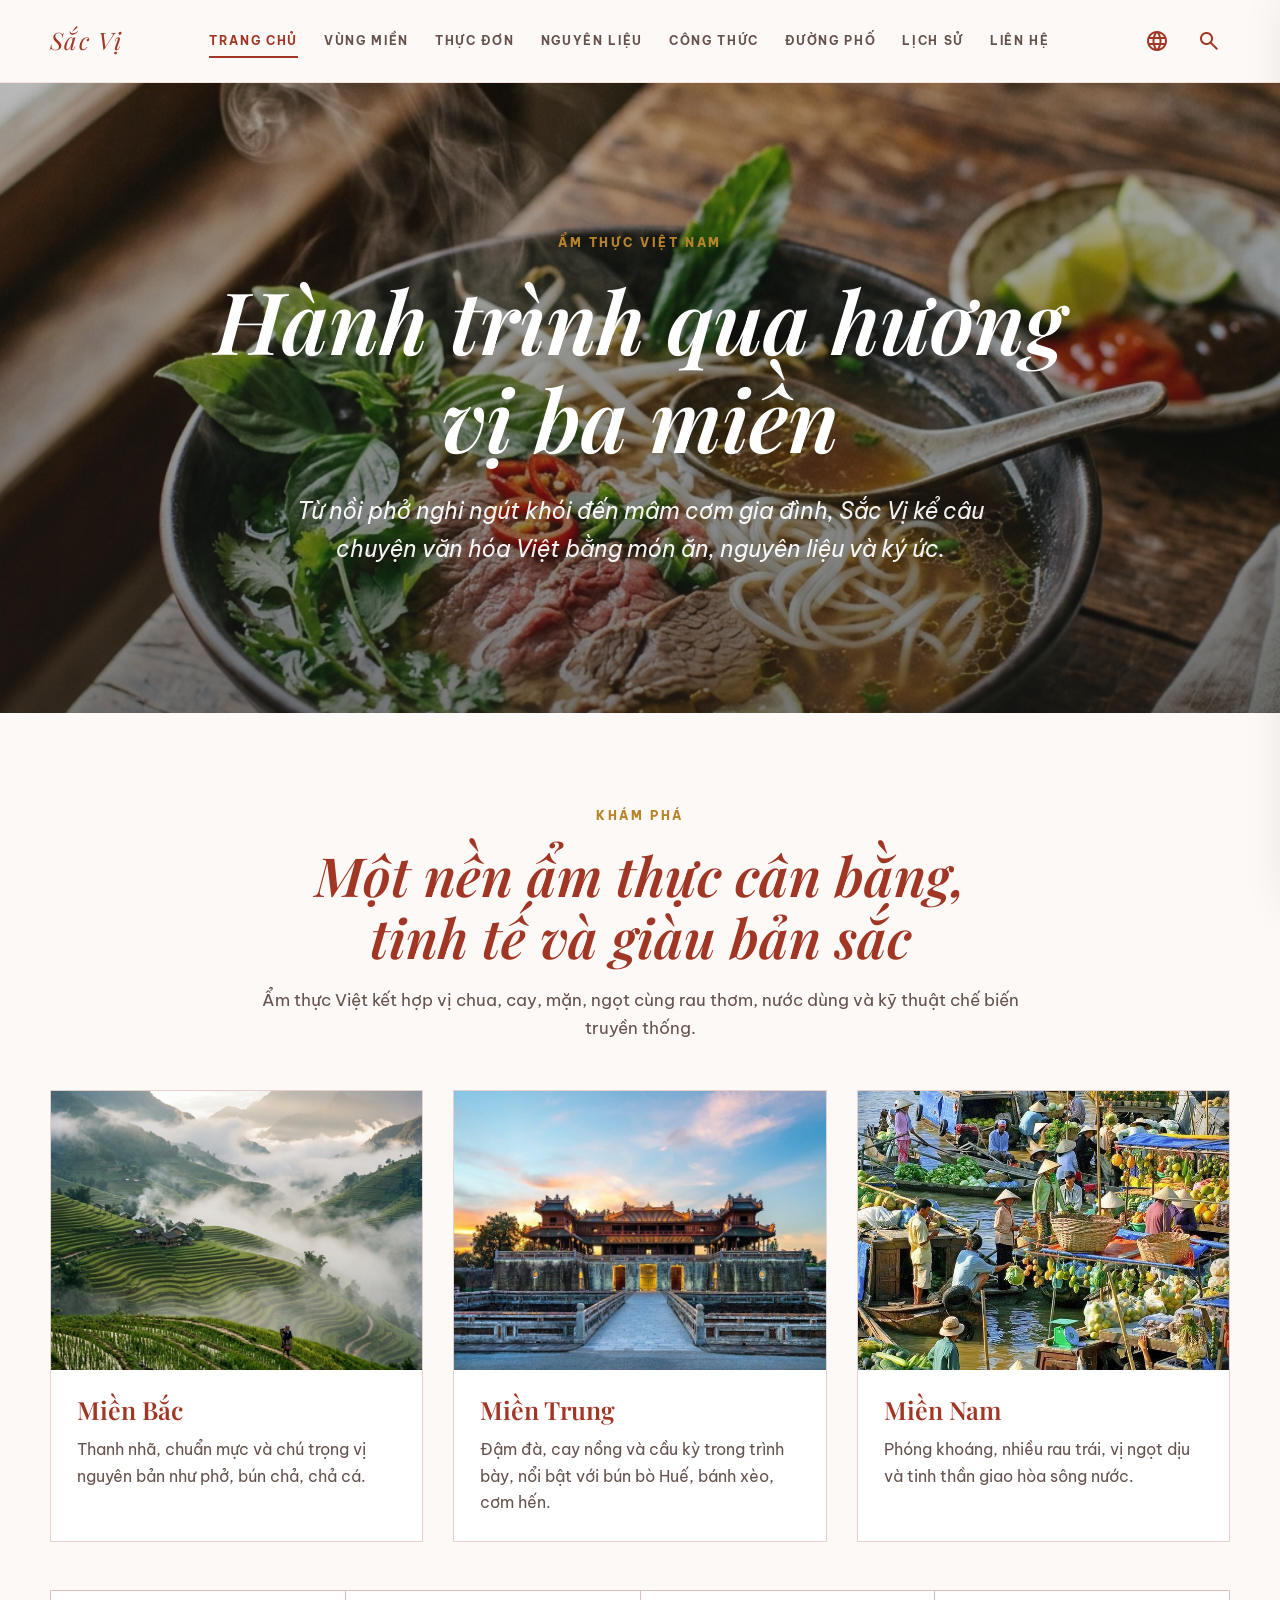
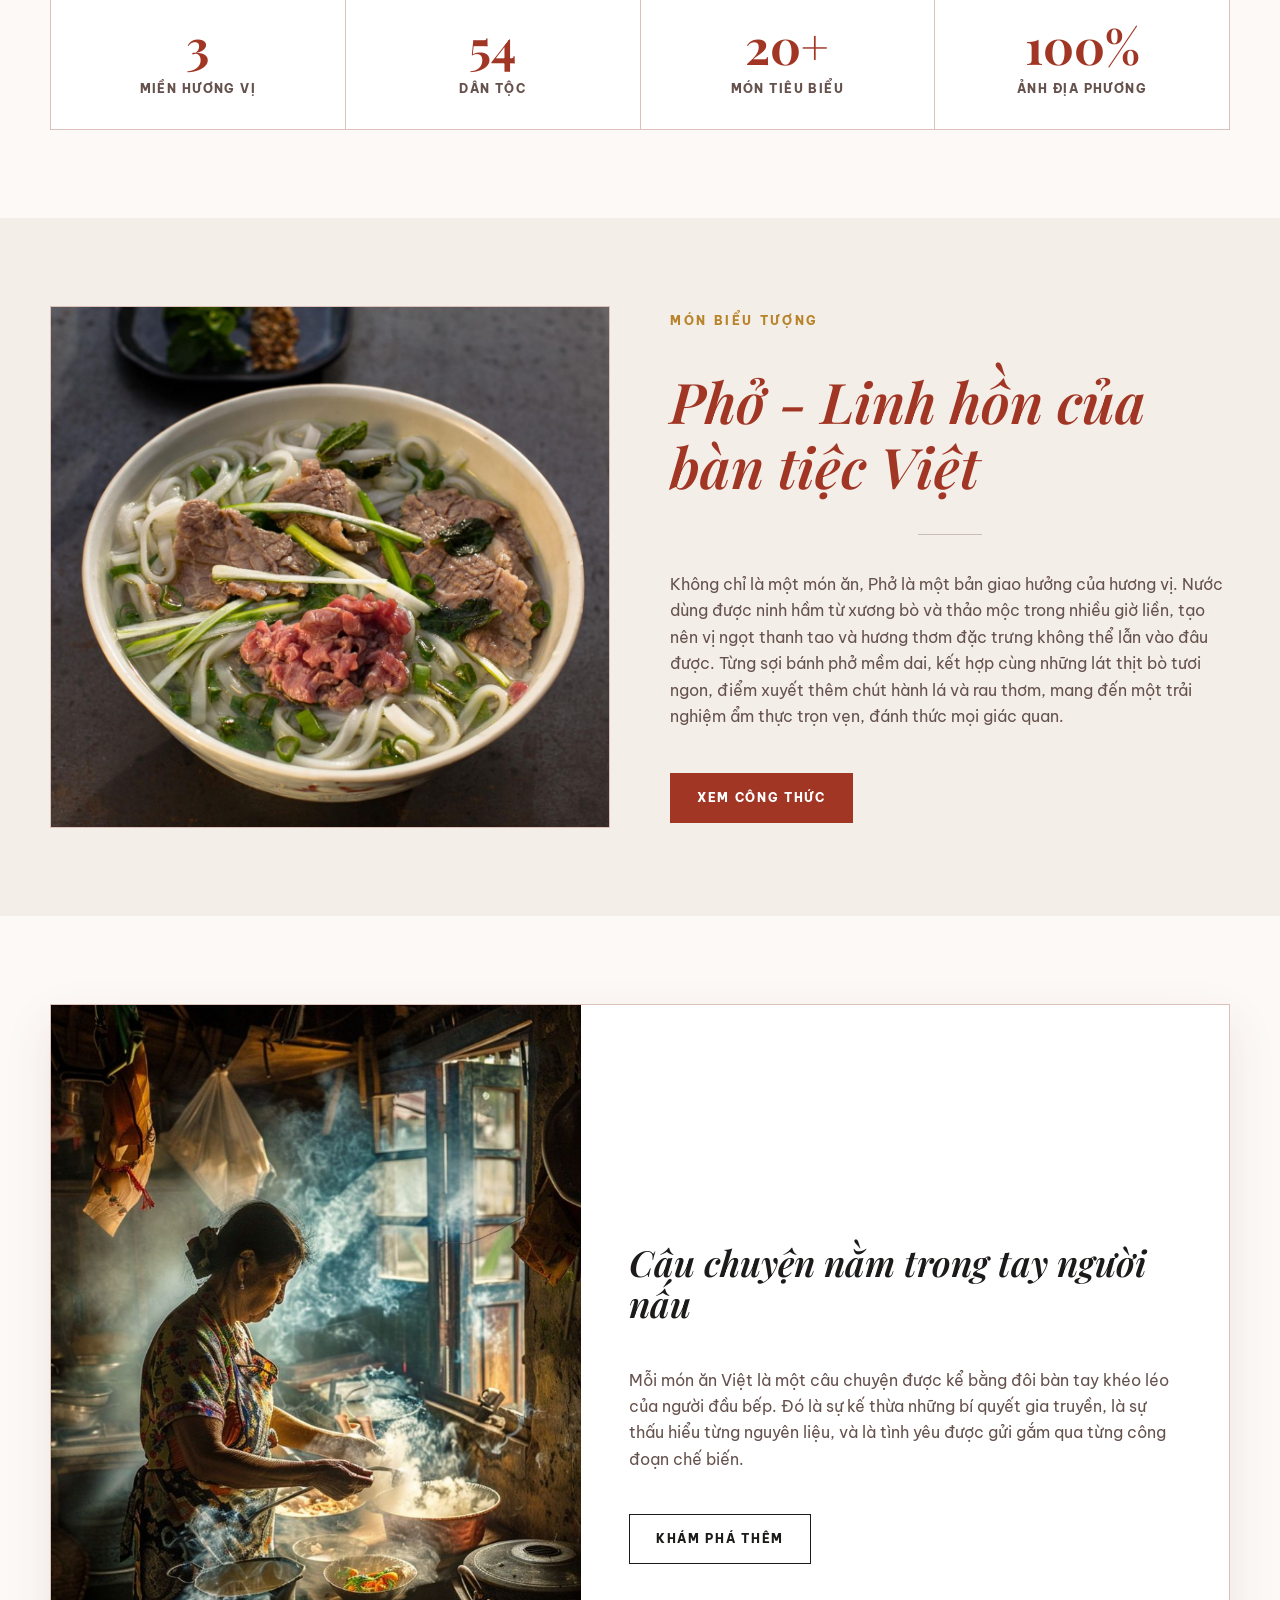
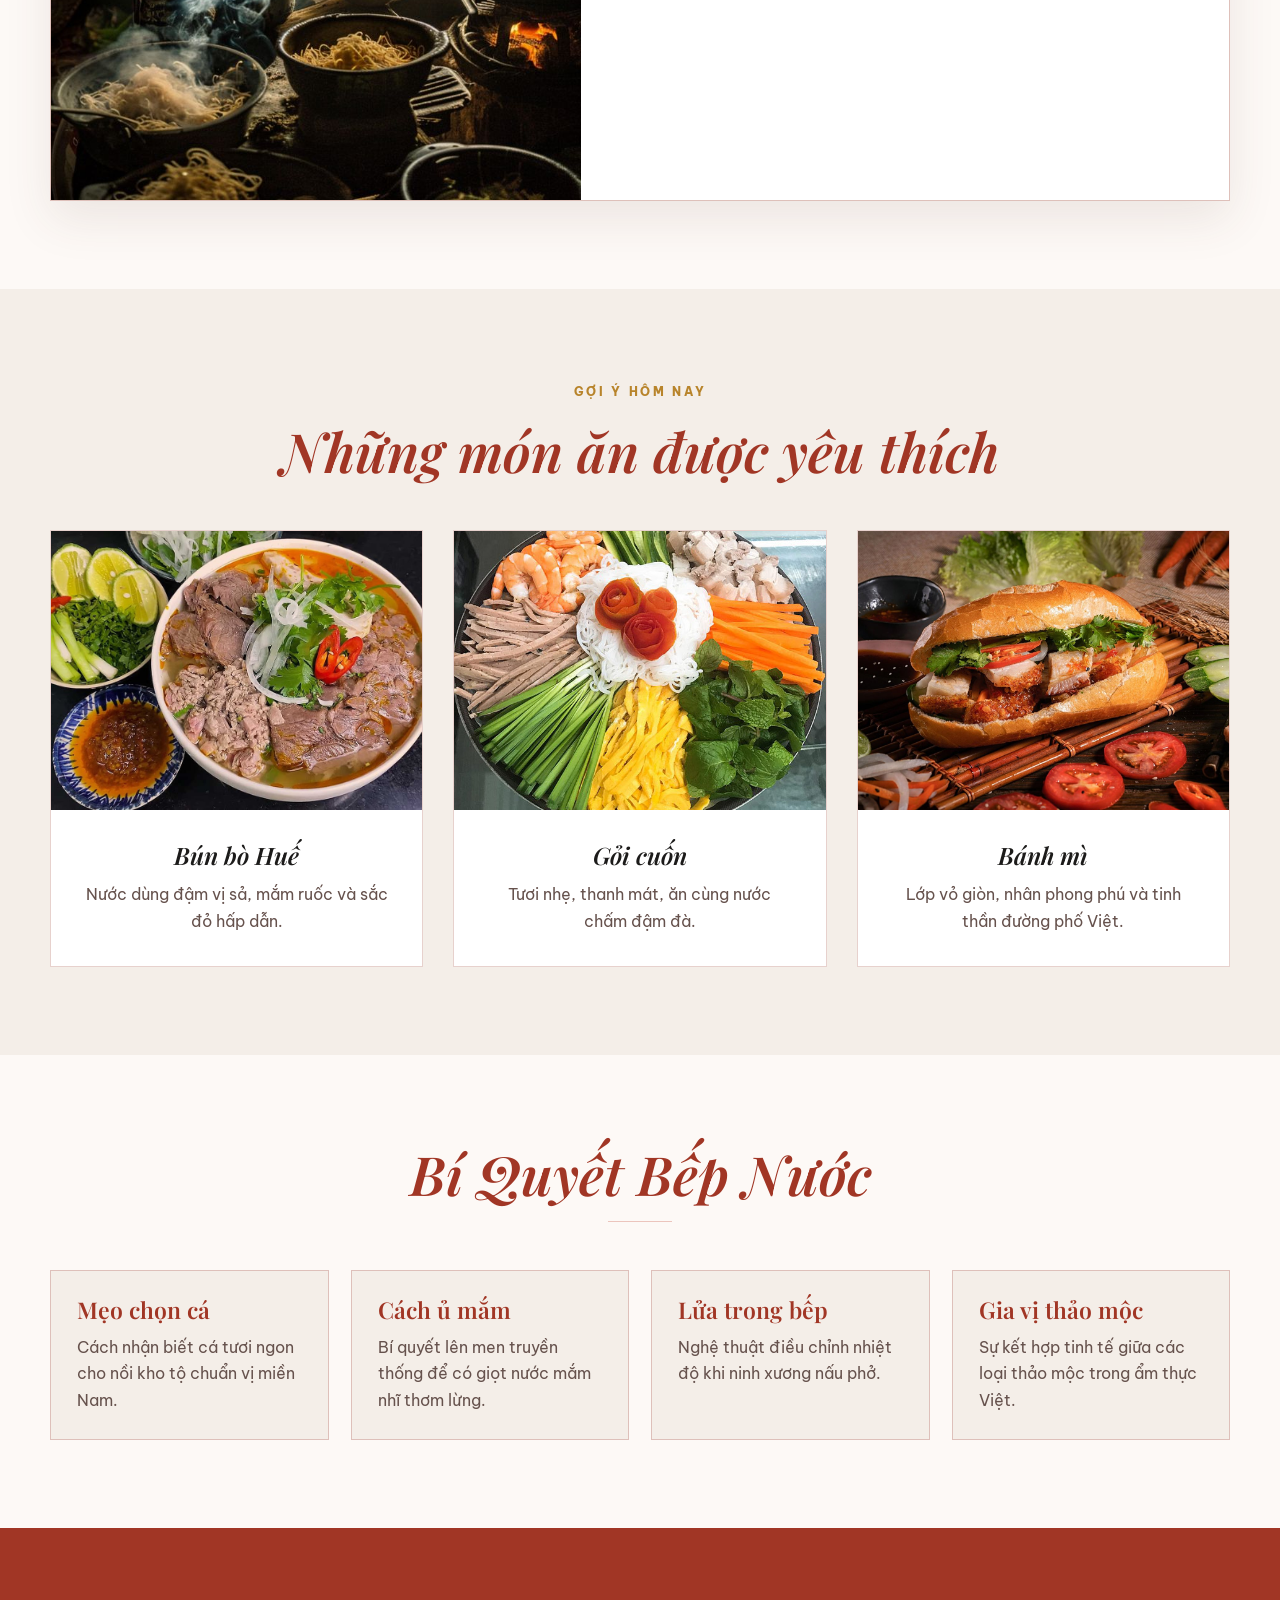
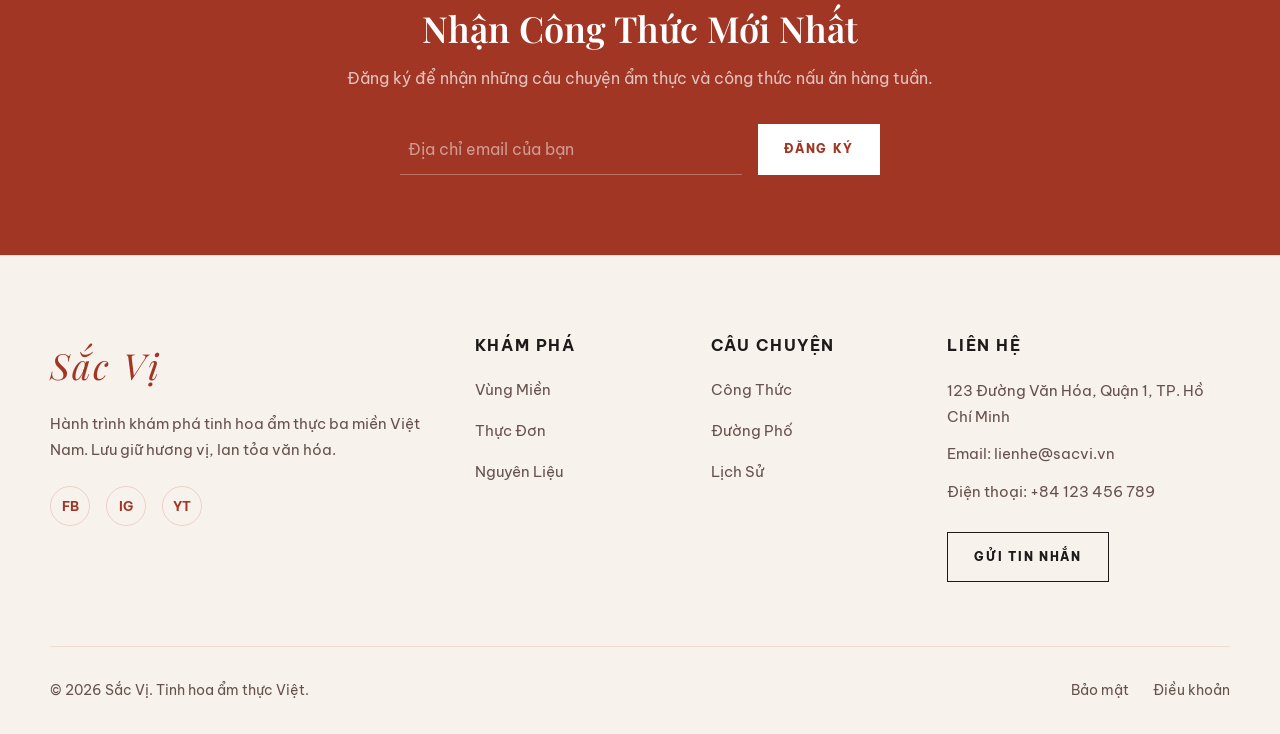
==== index.html @ ce8b96a7 "new img" ====
<!DOCTYPE html>
<html lang="vi">
<head>
    <meta charset="utf-8">
    <meta content="width=device-width, initial-scale=1.0" name="viewport">
    <title>Sắc Vị - Hành trình qua hương vị ba miền</title>
    <meta content="Sắc Vị - Khám phá ẩm thực Việt Nam qua hương vị ba miền Bắc - Trung - Nam. Công thức, nguyên liệu và câu chuyện văn hóa sau mỗi món ăn."
          name="description">
    <link href="https://fonts.googleapis.com" rel="preconnect">
    <link crossorigin href="https://fonts.gstatic.com" rel="preconnect">
    <link href="https://fonts.googleapis.com/css2?family=Material+Symbols+Outlined:wght,FILL@100..700,0..1&family=Be+Vietnam+Pro:ital,wght@0,300;0,400;0,500;0,600;0,700;1,400&family=Playfair+Display:ital,wght@0,400;0,600;0,700;1,400;1,600;1,700&display=swap"
          rel="stylesheet">
    <link href="css/style.css" rel="stylesheet">
</head>
<body>
<header class="site-header">
    <div class="container site-header__inner">
        <a class="brand" href="index.html">Sắc Vị</a>
        <nav aria-label="Điều hướng chính" class="site-nav">
            <a href="index.html" id="nav-index">Trang chủ</a>
            <a href="vung-mien.html" id="nav-vung-mien">Vùng miền</a>
            <a href="thuc-don.html" id="nav-thuc-don">Thực đơn</a>
            <a href="nguyen-lieu.html" id="nav-nguyen-lieu">Nguyên liệu</a>
            <a href="cong-thuc.html" id="nav-cong-thuc">Công thức</a>
            <a href="duong-pho.html" id="nav-duong-pho">Đường phố</a>
            <a href="lich-su.html" id="nav-lich-su">Lịch sử</a>
            <a href="lien-he.html" id="nav-lien-he">Liên hệ</a>
        </nav>
        <div class="header-actions">
            <button aria-label="Ngôn ngữ" class="icon-button" type="button"><span class="material-symbols-outlined">language</span>
            </button>
            <button aria-label="Tìm kiếm" class="icon-button" type="button"><span class="material-symbols-outlined">search</span>
            </button>
            <button aria-label="Mở menu" class="icon-button menu-button" data-menu-toggle type="button"><span
                    class="material-symbols-outlined">menu</span></button>
        </div>
    </div>
</header>

<aside aria-label="Điều hướng di động" class="mobile-nav" id="mobileMenu">
    <div class="mobile-nav__head">
        <a class="brand" href="index.html">Sắc Vị</a>
        <button aria-label="Đóng menu" class="icon-button" data-menu-toggle type="button"><span
                class="material-symbols-outlined">close</span></button>
    </div>
    <nav class="mobile-nav__links">
        <a href="index.html">Trang chủ</a>
        <a href="vung-mien.html">Vùng miền</a>
        <a href="thuc-don.html">Thực đơn</a>
        <a href="nguyen-lieu.html">Nguyên liệu</a>
        <a href="cong-thuc.html">Công thức</a>
        <a href="duong-pho.html">Đường phố</a>
        <a href="lich-su.html">Lịch sử</a>
        <a href="lien-he.html">Liên hệ</a>
    </nav>
</aside>
<div class="menu-overlay" data-menu-toggle id="mobileMenuOverlay"></div>

<main>
    <!-- Hero -->
    <section class="hero">
        <video autoplay class="hero__media" loop muted playsinline poster="assets/img/hero_pho.png"
               src="assets/video/cooking.mp4"></video>
        <div class="hero__content">
            <span class="eyebrow">Ẩm thực Việt Nam</span>
            <h1>Hành trình qua hương vị ba miền</h1>
            <p>Từ nồi phở nghi ngút khói đến mâm cơm gia đình, Sắc Vị kể câu chuyện văn hóa Việt bằng món ăn, nguyên
                liệu và ký ức.</p>
        </div>
    </section>

    <!-- Giới thiệu -->
    <section class="section">
        <div class="container">
            <div class="section-heading section-heading--center reveal">
                <span class="eyebrow">Khám phá</span>
                <h2>Một nền ẩm thực cân bằng, tinh tế và giàu bản sắc</h2>
                <p>Ẩm thực Việt kết hợp vị chua, cay, mặn, ngọt cùng rau thơm, nước dùng và kỹ thuật chế biến truyền
                    thống.</p>
            </div>
            <div class="card-grid card-grid--three">
                <article class="card reveal" data-card-link="vung-mien.html#mien-bac" role="link" tabindex="0">
                    <div class="card__image"><img alt="Ẩm thực miền Bắc" src="assets/img/north.png"></div>
                    <div class="card__body">
                        <h3>Miền Bắc</h3>
                        <p>Thanh nhã, chuẩn mực và chú trọng vị nguyên bản như phở, bún chả, chả cá.</p>
                    </div>
                </article>
                <article class="card reveal delay-100" data-card-link="vung-mien.html#mien-trung" role="link"
                         tabindex="0">
                    <div class="card__image"><img alt="Ẩm thực miền Trung" src="assets/img/central.png"></div>
                    <div class="card__body">
                        <h3>Miền Trung</h3>
                        <p>Đậm đà, cay nồng và cầu kỳ trong trình bày, nổi bật với bún bò Huế, bánh xèo, cơm hến.</p>
                    </div>
                </article>
                <article class="card reveal delay-200" data-card-link="vung-mien.html#mien-nam" role="link"
                         tabindex="0">
                    <div class="card__image"><img alt="Ẩm thực miền Nam" src="assets/img/south.png"></div>
                    <div class="card__body">
                        <h3>Miền Nam</h3>
                        <p>Phóng khoáng, nhiều rau trái, vị ngọt dịu và tinh thần giao hòa sông nước.</p>
                    </div>
                </article>
            </div>
            <div class="stat-strip reveal">
                <div class="stat-item"><strong>3</strong><span>Miền hương vị</span></div>
                <div class="stat-item"><strong>54</strong><span>Dân tộc</span></div>
                <div class="stat-item"><strong>20+</strong><span>Món tiêu biểu</span></div>
                <div class="stat-item"><strong>100%</strong><span>Ảnh địa phương</span></div>
            </div>
        </div>
    </section>

    <!-- Feature Split -->
    <section class="section section--warm">
        <div class="container">
            <div class="feature">
                <div class="feature__image editorial-border reveal-left"><img alt="Tô phở Việt Nam"
                                                                              src="assets/img/pho-hero.png"></div>
                <div class="feature__content reveal-right">
                    <span class="eyebrow mb-2">Món biểu tượng</span>
                    <h2>Phở - Linh hồn của bàn tiệc Việt</h2>
                    <div class="editorial-divider editorial-divider--short editorial-divider--dark"></div>
                    <p class="mb-6">Không chỉ là một món ăn, Phở là một bản giao hưởng của hương vị. Nước dùng được ninh
                        hầm từ xương bò và thảo mộc trong nhiều giờ liền, tạo nên vị ngọt thanh tao và hương thơm đặc
                        trưng không thể lẫn vào đâu được. Từng sợi bánh phở mềm dai, kết hợp cùng những lát thịt bò tươi
                        ngon, điểm xuyết thêm chút hành lá và rau thơm, mang đến một trải nghiệm ẩm thực trọn vẹn, đánh
                        thức mọi giác quan.</p>
                    <a class="button" href="cong-thuc.html">Xem công thức</a>
                </div>
            </div>
        </div>
    </section>

    <!-- Story Panel -->
    <section class="section">
        <div class="container">
            <div class="story-panel story-panel--editorial editorial-border reveal">
                <div class="story-panel__image">
                    <img alt="Nghệ nhân cuốn gỏi cuốn" src="assets/img/dau-bep.png">
                </div>
                <div class="story-panel__content">
                    <h2>Câu chuyện nằm trong tay người nấu</h2>
                    <p>Mỗi món ăn Việt là một câu chuyện được kể bằng đôi bàn tay khéo léo của người đầu bếp. Đó là sự
                        kế thừa những bí quyết gia truyền, là sự thấu hiểu từng nguyên liệu, và là tình yêu được gửi gắm
                        qua từng công đoạn chế biến.</p>
                    <a class="button button--outline" href="lich-su.html">Khám phá thêm</a>
                </div>
            </div>
        </div>
    </section>

    <!-- Today's picks -->
    <section class="section section--warm">
        <div class="container">
            <div class="section-heading section-heading--center reveal">
                <span class="eyebrow">Gợi ý hôm nay</span>
                <h2>Những món ăn được yêu thích</h2>
            </div>
            <div class="card-grid card-grid--three">
                <article class="card editorial-border reveal" data-card-link="thuc-don.html#mon-nuoc" role="link"
                         tabindex="0">
                    <div class="card__image"><img alt="Bún bò Huế" src="assets/img/bun-bo-hue.jpg"></div>
                    <div class="card__body"><h3>Bún bò Huế</h3>
                        <p>Nước dùng đậm vị sả, mắm ruốc và sắc đỏ hấp dẫn.</p></div>
                </article>
                <article class="card editorial-border reveal delay-100" data-card-link="thuc-don.html#khai-vi"
                         role="link" tabindex="0">
                    <div class="card__image"><img alt="Gỏi cuốn tôm thịt" src="assets/img/goi-cuon-tom-thit.jpg"></div>
                    <div class="card__body"><h3>Gỏi cuốn</h3>
                        <p>Tươi nhẹ, thanh mát, ăn cùng nước chấm đậm đà.</p></div>
                </article>
                <article class="card editorial-border reveal delay-200" data-card-link="duong-pho.html" role="link"
                         tabindex="0">
                    <div class="card__image"><img alt="Bánh mì Việt Nam" src="assets/img/banh-mi.png"></div>
                    <div class="card__body"><h3>Bánh mì</h3>
                        <p>Lớp vỏ giòn, nhân phong phú và tinh thần đường phố Việt.</p></div>
                </article>
            </div>
        </div>
    </section>

    <!-- Tips Grid -->
    <section class="section">
        <div class="container">
            <div class="section-heading section-heading--center reveal">
                <h2>Bí Quyết Bếp Nước</h2>
                <div class="editorial-divider editorial-divider--short"></div>
            </div>
            <div class="note-grid">
                <article class="note-card editorial-border reveal group">
                    <h3>Mẹo chọn cá</h3>
                    <p>Cách nhận biết cá tươi ngon cho nồi kho tộ chuẩn vị miền Nam.</p>
                </article>
                <article class="note-card editorial-border reveal delay-100 group">
                    <h3>Cách ủ mắm</h3>
                    <p>Bí quyết lên men truyền thống để có giọt nước mắm nhĩ thơm lừng.</p>
                </article>
                <article class="note-card editorial-border reveal delay-200 group">
                    <h3>Lửa trong bếp</h3>
                    <p>Nghệ thuật điều chỉnh nhiệt độ khi ninh xương nấu phở.</p>
                </article>
                <article class="note-card editorial-border reveal delay-300 group">
                    <h3>Gia vị thảo mộc</h3>
                    <p>Sự kết hợp tinh tế giữa các loại thảo mộc trong ẩm thực Việt.</p>
                </article>
            </div>
        </div>
    </section>

    <!-- Newsletter -->
    <section class="newsletter newsletter--editorial reveal">
        <div class="container max-w-3xl">
            <h2>Nhận Công Thức Mới Nhất</h2>
            <p>Đăng ký để nhận những câu chuyện ẩm thực và công thức nấu ăn hàng tuần.</p>
            <form class="newsletter__form">
                <input aria-label="Email" placeholder="Địa chỉ email của bạn" required type="email">
                <button class="button" type="submit">Đăng ký</button>
            </form>
        </div>
    </section>

</main>

<footer class="site-footer">
    <div class="container">
        <div class="footer-grid">
            <div class="footer-col brand-col">
                <a class="brand" href="index.html">Sắc Vị</a>
                <p>Hành trình khám phá tinh hoa ẩm thực ba miền Việt Nam. Lưu giữ hương vị, lan tỏa văn hóa.</p>
                <div class="social-links">
                    <a aria-label="Facebook" href="#">FB</a>
                    <a aria-label="Instagram" href="#">IG</a>
                    <a aria-label="YouTube" href="#">YT</a>
                </div>
            </div>
            <div class="footer-col">
                <h4>Khám Phá</h4>
                <nav aria-label="Khám phá">
                    <a href="vung-mien.html">Vùng Miền</a>
                    <a href="thuc-don.html">Thực Đơn</a>
                    <a href="nguyen-lieu.html">Nguyên Liệu</a>
                </nav>
            </div>
            <div class="footer-col">
                <h4>Câu Chuyện</h4>
                <nav aria-label="Câu chuyện">
                    <a href="cong-thuc.html">Công Thức</a>
                    <a href="duong-pho.html">Đường Phố</a>
                    <a href="lich-su.html">Lịch Sử</a>
                </nav>
            </div>
            <div class="footer-col">
                <h4>Liên Hệ</h4>
                <p>123 Đường Văn Hóa, Quận 1, TP. Hồ Chí Minh</p>
                <p>Email: lienhe@sacvi.vn</p>
                <p>Điện thoại: +84 123 456 789</p>
                <a class="button button--outline mt-4" href="lien-he.html">Gửi tin nhắn</a>
            </div>
        </div>
        <div class="footer-bottom">
            <p>© 2026 Sắc Vị. Tinh hoa ẩm thực Việt.</p>
            <div class="footer-bottom-links">
                <a href="#">Bảo mật</a>
                <a href="#">Điều khoản</a>
            </div>
        </div>
    </div>
</footer>
<script src="js/main.js"></script>
</body>
</html>
---- css/style.css ----
/* ============================================================
   SẮC VỊ — Global Stylesheet
   ============================================================ */

/* ── 1. DESIGN TOKENS ─────────────────────────────────────── */
:root {
    /* Colors */
    --primary: #a13625;
    --primary-strong: #7f2518;
    --accent: #2b6959;
    --gold: #b8842b;
    --ink: #1c1b1a;
    --muted: #66524d;
    --line: #dec0ba;
    --paper: #fdf9f6;
    --paper-warm: #f4eee8;
    --surface-low: #f8f2ec;
    --white: #ffffff;
    --dark: #1c1b1a;

    /* Shadows */
    --shadow: 0 18px 44px rgba(89, 54, 45, 0.10);
    --shadow-lg: 0 32px 64px -12px rgba(30, 28, 20, 0.10);

    /* Typography */
    --font-body: "Be Vietnam Pro", Arial, sans-serif;
    --font-display: "Playfair Display", Georgia, serif;

    /* Layout */
    --container: 1180px;
    --section: 88px;
    --gutter: 30px;
}

/* ── 2. RESET ─────────────────────────────────────────────── */
*,
*::before,
*::after {
    box-sizing: border-box;
}

html {
    scroll-behavior: smooth;
}

body {
    margin: 0;
    min-height: 100vh;
    background: var(--paper);
    color: var(--ink);
    font-family: var(--font-body);
    line-height: 1.65;
    text-rendering: optimizeLegibility;
    -webkit-font-smoothing: antialiased;
}

body.is-locked {
    overflow: hidden;
}

h1, h2, h3, h4 {
    margin: 0;
    font-family: var(--font-display);
    font-weight: 600;
    line-height: 1.15;
}

p {
    margin: 0;
}

a {
    color: inherit;
    text-decoration: none;
}

img,
video {
    display: block;
    max-width: 100%;
}

button,
input,
select,
textarea {
    font: inherit;
}

ul {
    margin: 0;
    padding: 0;
    list-style: none;
}

/* ── 3. LAYOUT ────────────────────────────────────────────── */
.container {
    width: min(100% - 48px, var(--container));
    margin: 0 auto;
}

/* 12-column grid system */
.grid-12 {
    display: grid;
    grid-template-columns: repeat(12, minmax(0, 1fr));
    gap: var(--gutter);
}

.col-1 {
    grid-column: span 1;
}

.col-2 {
    grid-column: span 2;
}

.col-3 {
    grid-column: span 3;
}

.col-4 {
    grid-column: span 4;
}

.col-5 {
    grid-column: span 5;
}

.col-6 {
    grid-column: span 6;
}

.col-7 {
    grid-column: span 7;
}

.col-8 {
    grid-column: span 8;
}

.col-9 {
    grid-column: span 9;
}

.col-10 {
    grid-column: span 10;
}

.col-11 {
    grid-column: span 11;
}

.col-12 {
    grid-column: span 12;
}

.col-start-2 {
    grid-column-start: 2;
}

.col-start-4 {
    grid-column-start: 4;
}

.col-start-6 {
    grid-column-start: 6;
}

.col-start-7 {
    grid-column-start: 7;
}

.col-start-8 {
    grid-column-start: 8;
}

.col-start-9 {
    grid-column-start: 9;
}

/* ── 4. TYPOGRAPHY SCALE ──────────────────────────────────── */
.text-display-xl {
    font-family: var(--font-display);
    font-size: clamp(48px, 8vw, 96px);
    font-weight: 500;
    line-height: 1.05;
}

.text-headline-lg {
    font-family: var(--font-display);
    font-size: clamp(32px, 5vw, 54px);
    font-weight: 500;
    line-height: 1.15;
}

.text-headline-md {
    font-family: var(--font-display);
    font-size: clamp(24px, 3.5vw, 36px);
    font-weight: 500;
    line-height: 1.2;
}

.text-body-lg {
    font-size: 18px;
    line-height: 1.75;
}

.text-body-md {
    font-size: 16px;
    line-height: 1.7;
}

.text-label-caps {
    font-size: 11px;
    font-weight: 700;
    letter-spacing: 0.15em;
    text-transform: uppercase;
}

/* ── 5. SPACING UTILITIES ─────────────────────────────────── */
.mb-2 {
    margin-bottom: 8px;
}

.mb-4 {
    margin-bottom: 16px;
}

.mb-6 {
    margin-bottom: 24px;
}

.mb-8 {
    margin-bottom: 32px;
}

.mb-12 {
    margin-bottom: 48px;
}

.mb-16 {
    margin-bottom: 64px;
}

.mb-24 {
    margin-bottom: 96px;
}

.mb-32 {
    margin-bottom: 128px;
}

.mt-4 {
    margin-top: 16px;
}

.mt-6 {
    margin-top: 24px;
}

.mt-8 {
    margin-top: 32px;
}

.mt-12 {
    margin-top: 48px;
}

.mt-24 {
    margin-top: 96px;
}

.py-12 {
    padding-top: 48px;
    padding-bottom: 48px;
}

.py-16 {
    padding-top: 64px;
    padding-bottom: 64px;
}

.py-24 {
    padding-top: 96px;
    padding-bottom: 96px;
}

.py-32 {
    padding-top: 128px;
    padding-bottom: 128px;
}

.pt-8 {
    padding-top: 32px;
}

/* ── 6. ASPECT RATIOS ─────────────────────────────────────── */
.aspect-16-9 {
    aspect-ratio: 16 / 9;
}

.aspect-4-3 {
    aspect-ratio: 4 / 3;
}

.aspect-4-5 {
    aspect-ratio: 4 / 5;
}

.aspect-3-4 {
    aspect-ratio: 3 / 4;
}

.aspect-square {
    aspect-ratio: 1 / 1;
}

.aspect-video {
    aspect-ratio: 16 / 9;
}

/* ── 7. FLEX UTILITIES ────────────────────────────────────── */
.flex {
    display: flex;
}

.flex-col {
    flex-direction: column;
}

.items-center {
    align-items: center;
}

.items-start {
    align-items: flex-start;
}

.items-end {
    align-items: flex-end;
}

.items-baseline {
    align-items: baseline;
}

.justify-between {
    justify-content: space-between;
}

.justify-center {
    justify-content: center;
}

.justify-end {
    justify-content: flex-end;
}

.flex-wrap {
    flex-wrap: wrap;
}

.flex-1 {
    flex: 1;
}

.gap-4 {
    gap: 16px;
}

.gap-6 {
    gap: 24px;
}

.gap-8 {
    gap: 32px;
}

.gap-12 {
    gap: 48px;
}

/* ── 8. COLOUR UTILITIES ──────────────────────────────────── */
.text-primary {
    color: var(--primary);
}

.text-muted {
    color: var(--muted);
}

.text-gold {
    color: var(--gold);
}

.text-white {
    color: var(--white);
}

.text-ink {
    color: var(--ink);
}

.bg-paper {
    background: var(--paper);
}

.bg-paper-warm {
    background: var(--paper-warm);
}

.bg-white {
    background: var(--white);
}

.bg-dark {
    background: var(--dark);
}

.bg-primary {
    background: var(--primary);
}

.bg-surface-low {
    background: var(--surface-low);
}

/* ── 9. OVERFLOW / OBJECT FIT ─────────────────────────────── */
.overflow-hidden {
    overflow: hidden;
}

.object-cover {
    object-fit: cover;
    width: 100%;
    height: 100%;
}

.object-center {
    object-position: center;
}

.w-full {
    width: 100%;
}

.h-full {
    height: 100%;
}

.relative {
    position: relative;
}

.absolute {
    position: absolute;
}

.inset-0 {
    inset: 0;
}

.z-10 {
    z-index: 10;
}

/* ── 10. BORDER UTILITIES ─────────────────────────────────── */
.border-top {
    border-top: 1px solid var(--line);
}

.border-bottom {
    border-bottom: 1px solid var(--line);
}

.border-left-primary {
    border-left: 3px solid var(--primary);
}

.border-top-primary {
    border-top: 2px solid var(--primary);
}

.border-muted {
    border: 1px solid var(--line);
}

.rounded-full {
    border-radius: 9999px;
}

/* Editorial borders from Stitch design system */
.editorial-border {
    border: 1px solid rgba(194, 78, 58, 0.14);
}

.editorial-border-b {
    border-bottom: 1px solid rgba(194, 78, 58, 0.14);
}

.editorial-border-t {
    border-top: 1px solid rgba(194, 78, 58, 0.14);
}

/* ── 11. TEXT ALIGNMENT ───────────────────────────────────── */
.text-center {
    text-align: center;
}

.text-right {
    text-align: right;
}

.italic {
    font-style: italic;
}

.uppercase {
    text-transform: uppercase;
}

.tracking-wide {
    letter-spacing: 0.1em;
}

.tracking-wider {
    letter-spacing: 0.15em;
}

/* ── 12. MISC ─────────────────────────────────────────────── */
.max-w-xl {
    max-width: 540px;
}

.max-w-2xl {
    max-width: 672px;
}

.max-w-3xl {
    max-width: 768px;
}

.max-w-4xl {
    max-width: 896px;
}

.max-w-container {
    max-width: var(--container);
}

.mx-auto {
    margin-left: auto;
    margin-right: auto;
}

.hidden {
    display: none;
}

.sr-only {
    position: absolute;
    width: 1px;
    height: 1px;
    padding: 0;
    margin: -1px;
    overflow: hidden;
    clip: rect(0, 0, 0, 0);
    border: 0;
}

/* Group hover pattern */
.group .scale-hover {
    transition: transform 0.7s ease;
}

.group:hover .scale-hover {
    transform: scale(1.05);
}

/* Grayscale hover */
.grayscale-hover {
    filter: grayscale(20%);
    transition: filter 0.7s ease;
}

.grayscale-hover:hover {
    filter: grayscale(0%);
}

/* ── 13. HEADER ───────────────────────────────────────────── */
.site-header {
    position: sticky;
    top: 0;
    z-index: 50;
    background: rgba(253, 249, 246, 0.94);
    border-bottom: 1px solid rgba(194, 78, 58, 0.14);
    backdrop-filter: blur(14px);
}

.site-header__inner {
    display: flex;
    align-items: center;
    justify-content: space-between;
    gap: 28px;
    min-height: 82px;
}

.brand {
    font-family: var(--font-display);
    font-size: 24px;
    font-style: italic;
    letter-spacing: 0.06em;
    color: var(--primary);
    white-space: nowrap;
}

.site-nav {
    display: flex;
    align-items: center;
    gap: 26px;
}

.site-nav a,
.mobile-nav a {
    color: var(--muted);
    font-size: 12px;
    font-weight: 700;
    letter-spacing: 0.14em;
    text-transform: uppercase;
}

.site-nav a {
    position: relative;
    padding: 31px 0;
}

.site-nav a::after {
    position: absolute;
    right: 0;
    bottom: 24px;
    left: 0;
    height: 2px;
    content: "";
    background: var(--primary);
    transform: scaleX(0);
    transform-origin: left;
    transition: transform 0.25s ease;
}

.site-nav a:hover,
.site-nav a.is-active,
.mobile-nav a:hover,
.mobile-nav a.is-active {
    color: var(--primary);
}

.site-nav a:hover::after,
.site-nav a.is-active::after {
    transform: scaleX(1);
}

.header-actions {
    display: flex;
    align-items: center;
    gap: 10px;
}

.icon-button {
    display: inline-flex;
    align-items: center;
    justify-content: center;
    width: 42px;
    height: 42px;
    color: var(--primary);
    background: transparent;
    border: 1px solid transparent;
    cursor: pointer;
    transition: color 0.2s ease, border-color 0.2s ease, transform 0.2s ease;
}

.icon-button:hover {
    color: var(--primary-strong);
    border-color: var(--line);
    transform: translateY(-1px);
}

.menu-button {
    display: none;
}

/* ── 14. MOBILE NAV ───────────────────────────────────────── */
.mobile-nav {
    position: fixed;
    inset: 0 0 0 auto;
    z-index: 80;
    display: flex;
    width: min(86vw, 360px);
    padding: 26px;
    background: var(--paper);
    border-left: 1px solid var(--line);
    box-shadow: -18px 0 50px rgba(0, 0, 0, 0.16);
    transform: translateX(110%);
    transition: transform 0.28s ease;
    flex-direction: column;
}

.mobile-nav.is-open {
    transform: translateX(0);
}

.mobile-nav__head {
    display: flex;
    align-items: center;
    justify-content: space-between;
    margin-bottom: 26px;
}

.mobile-nav__links {
    display: grid;
    gap: 8px;
}

.mobile-nav__links a {
    padding: 14px 0;
    border-bottom: 1px solid rgba(222, 192, 186, 0.55);
}

.menu-overlay {
    position: fixed;
    inset: 0;
    z-index: 70;
    display: none;
    background: rgba(28, 27, 26, 0.28);
    backdrop-filter: blur(4px);
}

.menu-overlay.is-open {
    display: block;
}

/* ── 15. HERO ─────────────────────────────────────────────── */
.hero,
.page-hero {
    position: relative;
    display: grid;
    min-height: 70vh;
    overflow: hidden;
    color: var(--white);
    place-items: center;
    text-align: center;
    isolation: isolate;
}

.page-hero {
    height: 100vh;
    min-height: 48vh;
}

.hero::after,
.page-hero::after {
    position: absolute;
    inset: 0;
    z-index: -1;
    content: "";
    background: linear-gradient(rgba(28, 27, 26, 0.3), rgba(28, 27, 26, 0.58));
}

.hero__media,
.page-hero__image {
    position: absolute;
    inset: 0;
    z-index: -2;
    width: 100%;
    height: 100%;
    object-fit: cover;
}

.hero__content,
.page-hero__content {
    width: min(100% - 48px, 850px);
    padding: 84px 0;
}

/* Hero with custom height */
.hero--tall {
    min-height: 500px;
    min-height: clamp(400px, 60vh, 600px);
}

.hero__overlay {
    position: absolute;
    inset: 0;
    background: rgba(28, 27, 26, 0.30);
}

.hero--tall::after {
    display: none;
}

.eyebrow {
    display: inline-block;
    margin-bottom: 18px;
    color: var(--gold);
    font-size: 12px;
    font-weight: 800;
    letter-spacing: 0.22em;
    text-transform: uppercase;
}

.hero h1,
.page-hero h1 {
    font-size: clamp(42px, 7vw, 86px);
    font-style: italic;
}

.page-hero h1 {
    font-size: clamp(38px, 6vw, 72px);
}

.hero p,
.page-hero p {
    max-width: 760px;
    margin: 24px auto 0;
    font-size: clamp(17px, 2vw, 23px);
    font-style: italic;
    opacity: 0.94;
}

/* ── 16. SECTIONS ─────────────────────────────────────────── */
.section {
    padding: var(--section) 0;
}

.section--warm {
    background: var(--paper-warm);
}

.section--dark {
    color: var(--white);
    background: #1c1b1a;
}

.section-heading {
    max-width: 760px;
    margin-bottom: 48px;
}

.section-heading--center {
    margin-right: auto;
    margin-left: auto;
    text-align: center;
}

.section-heading h2 {
    color: var(--primary);
    font-size: clamp(32px, 5vw, 54px);
    font-style: italic;
}

.section-heading p {
    margin-top: 18px;
    color: var(--muted);
    font-size: 17px;
}

.section--dark .section-heading p {
    color: rgba(255, 255, 255, 0.72);
}

/* ── 17. CARD GRID ────────────────────────────────────────── */
.card-grid {
    display: grid;
    gap: var(--gutter);
}

.card-grid--three {
    grid-template-columns: repeat(3, minmax(0, 1fr));
}

.card-grid--two {
    grid-template-columns: repeat(2, minmax(0, 1fr));
}

.card {
    background: var(--white);
    border: 1px solid rgba(222, 192, 186, 0.72);
    border-radius: 0; /* Sharp corners per brand guidelines */
    transition: border-color 0.25s ease, box-shadow 0.25s ease, transform 0.25s ease;
    cursor: pointer;
}

.card:hover {
    border-color: rgba(161, 54, 37, 0.42);
    box-shadow: var(--shadow);
    transform: translateY(-5px);
}

.card__image {
    aspect-ratio: 4 / 3;
    overflow: hidden;
}

.card__image img {
    width: 100%;
    height: 100%;
    object-fit: cover;
    transition: transform 0.45s ease;
}

.card:hover .card__image img {
    transform: scale(1.04);
}

.card__body {
    padding: 26px;
}

.card h3 {
    margin-bottom: 12px;
    color: var(--primary);
    font-size: 25px;
}

.card p {
    color: var(--muted);
}

/* Editorial Card Modifier */
.card.editorial-border .card__body {
    padding: 32px;
    text-align: center;
}

.card.editorial-border h3 {
    font-family: var(--font-display);
    font-style: italic;
    font-size: 24px;
    color: var(--ink);
    margin-bottom: 12px;
}

/* ── 18. STAT STRIP ───────────────────────────────────────── */
.stat-strip {
    display: grid;
    grid-template-columns: repeat(4, minmax(0, 1fr));
    gap: 1px;
    margin-top: 48px;
    overflow: hidden;
    border: 1px solid var(--line);
    background: var(--line);
}

.stat-item {
    padding: 30px 22px;
    background: var(--white);
    text-align: center;
}

.stat-item strong {
    display: block;
    color: var(--primary);
    font-family: var(--font-display);
    font-size: clamp(30px, 4vw, 48px);
    line-height: 1;
}

.stat-item span {
    display: block;
    margin-top: 10px;
    color: var(--muted);
    font-size: 12px;
    font-weight: 800;
    letter-spacing: 0.12em;
    text-transform: uppercase;
}

/* Editorial Stat Strip */
.stat-strip--editorial {
    border-right: none;
    border-left: none;
    background: rgba(194, 78, 58, 0.14);
}

.stat-strip--editorial .stat-item {
    padding: 48px 24px;
}

/* ── 19. STORY PANEL ──────────────────────────────────────── */
.story-panel {
    display: grid;
    grid-template-columns: 0.9fr 1.1fr;
    gap: 48px;
    align-items: center;
    padding: 42px;
    background: var(--white);
    border: 1px solid var(--line);
    box-shadow: var(--shadow);
}

.story-panel__image {
    overflow: hidden;
}

.story-panel__image img {
    height: 360px;
    object-fit: cover;
}

.story-panel__content {
    display: grid;
    gap: 18px;
}

.story-panel__content h2 {
    color: var(--primary);
    font-size: clamp(30px, 4vw, 48px);
    font-style: italic;
}

.story-panel__content p {
    color: var(--muted);
}

/* Editorial Story Panel */
.story-panel--editorial {
    padding: 0;
    gap: 0;
}

.story-panel--editorial .story-panel__image {
    height: 100%;
}

.story-panel--editorial .story-panel__image img {
    height: 100%;
    object-fit: cover;
}

.story-panel--editorial .story-panel__content {
    padding: 64px 48px;
}

.story-panel--editorial h2 {
    font-size: 36px;
    color: var(--ink);
    margin-bottom: 24px;
}

.story-panel--editorial p {
    margin-bottom: 24px;
}

/* ── 20. NOTE GRID ────────────────────────────────────────── */
.note-grid {
    display: grid;
    grid-template-columns: repeat(4, minmax(0, 1fr));
    gap: 22px;
}

.note-card {
    padding: 26px;
    background: var(--paper-warm);
    border: 1px solid var(--line);
    transition: background 0.3s ease, box-shadow 0.3s ease, transform 0.3s ease;
    cursor: pointer;
}

.note-card:hover {
    background: var(--white);
    box-shadow: var(--shadow);
    transform: translateY(-2px);
}

.note-card h3 {
    margin-bottom: 10px;
    color: var(--primary);
    font-size: 23px;
    font-weight: 600;
    font-family: var(--font-display);
}

.note-card p {
    color: var(--muted);
}

/* ── 21. FEATURE LAYOUT ───────────────────────────────────── */
.feature {
    display: grid;
    grid-template-columns: 1fr 1fr;
    gap: 60px;
    align-items: center;
}

.feature + .feature {
    margin-top: 80px;
}

.feature--reverse .feature__image {
    order: 2;
}

.feature__image {
    overflow: hidden;
    border: 1px solid var(--line);
}

.feature__image img {
    width: 100%;
    height: 520px;
    object-fit: cover;
}

.feature__content {
    display: grid;
    gap: 20px;
}

.feature__content h2,
.feature__content h3 {
    color: var(--primary);
    font-size: clamp(32px, 5vw, 56px);
    font-style: italic;
}

.feature__content p,
.timeline p,
.recipe-step p {
    color: var(--muted);
}

/* ── 22. BUTTONS ──────────────────────────────────────────── */
.button {
    display: inline-flex;
    align-items: center;
    justify-content: center;
    width: fit-content;
    padding: 14px 26px;
    color: var(--white);
    background: var(--primary);
    border: 1px solid var(--primary);
    font-size: 12px;
    font-weight: 800;
    letter-spacing: 0.14em;
    text-transform: uppercase;
    cursor: pointer;
    transition: background 0.2s ease, color 0.2s ease, transform 0.2s ease;
}

.button:hover {
    background: var(--primary-strong);
    transform: translateY(-2px);
}

.button--ghost {
    color: var(--primary);
    background: transparent;
}

.button--ghost:hover {
    color: var(--white);
    background: var(--primary);
}

.button--outline {
    color: var(--ink);
    background: transparent;
    border: 1px solid var(--ink);
}

.button--outline:hover {
    background: var(--ink);
    color: var(--white);
}

/* ── 23. MENU TABS ────────────────────────────────────────── */
.menu-tabs {
    position: sticky;
    top: 82px;
    z-index: 30;
    display: flex;
    gap: 12px;
    padding: 16px 0;
    margin-bottom: 56px;
    overflow-x: auto;
    background: rgba(253, 249, 246, 0.92);
    border-bottom: 1px solid var(--line);
    backdrop-filter: blur(12px);
    scrollbar-width: none;
}

.menu-tabs::-webkit-scrollbar {
    display: none;
}

.menu-tabs a {
    flex: 0 0 auto;
    padding: 10px 14px;
    color: var(--muted);
    border-bottom: 2px solid transparent;
    font-size: 12px;
    font-weight: 800;
    letter-spacing: 0.12em;
    text-transform: uppercase;
}

.menu-tabs a.is-active,
.menu-tabs a:hover {
    color: var(--primary);
    border-bottom-color: var(--primary);
}

.menu-section {
    scroll-margin-top: 160px;
}

.menu-section + .menu-section {
    margin-top: 74px;
}

/* ── 24. MENU LIST (Thực đơn) ─────────────────────────────── */
.menu-list {
    display: grid;
    grid-template-columns: repeat(2, minmax(0, 1fr));
    gap: 26px;
}

.menu-item {
    display: grid;
    grid-template-columns: 150px 1fr;
    gap: 22px;
    padding: 22px;
    background: var(--white);
    border: 1px solid var(--line);
}

.menu-item img {
    width: 150px;
    height: 150px;
    object-fit: cover;
}

.menu-item h3 {
    color: var(--primary);
    font-size: 23px;
}

.menu-item p {
    margin-top: 8px;
    color: var(--muted);
}

.price {
    display: inline-block;
    margin-top: 14px;
    color: var(--accent);
    font-weight: 800;
}

/* ── 25. INGREDIENT / TIMELINE / RECIPE / CONTACT ─────────── */
.ingredient-list,
.timeline,
.recipe-steps,
.contact-list {
    display: grid;
    gap: 22px;
}

.ingredient-row,
.timeline-item,
.recipe-step,
.contact-item,
.faq-item {
    padding: 26px;
    background: var(--white);
    border-top: 2px solid var(--primary);
}

.timeline-item {
    position: relative;
    padding-left: 34px;
}

.timeline-date {
    color: var(--primary);
    font-weight: 800;
    letter-spacing: 0.14em;
    text-transform: uppercase;
}

/* ── 26. QUOTE BAND ───────────────────────────────────────── */
.quote-band {
    padding: 84px 24px;
    color: var(--white);
    background: #1c1b1a;
    text-align: center;
}

.quote-band blockquote {
    max-width: 900px;
    margin: 0 auto;
    font-family: var(--font-display);
    font-size: clamp(26px, 4vw, 48px);
    font-style: italic;
    line-height: 1.35;
}

/* Dark quote (darker bg) */
.quote-dark {
    background: #111110;
    color: #fff9ed;
    padding: 96px 32px;
    text-align: center;
}

.quote-dark blockquote {
    max-width: 768px;
    margin: 0 auto;
    font-family: var(--font-display);
    font-size: clamp(22px, 3vw, 36px);
    font-style: italic;
    line-height: 1.45;
}

/* ── 27. MAP CARD ─────────────────────────────────────────── */
.map-card {
    min-height: 360px;
    padding: 32px;
    background: linear-gradient(rgba(253, 249, 246, 0.82), rgba(253, 249, 246, 0.82)),
    url("../assets/img/map-placeholder.jpg") center / cover;
    border: 1px solid var(--line);
    display: flex;
    align-items: flex-end;
}

.map-card__caption {
    max-width: 420px;
    padding: 22px;
    background: var(--white);
    border-left: 3px solid var(--primary);
    box-shadow: var(--shadow);
}

/* ── 28. FAQ ──────────────────────────────────────────────── */
.faq-list {
    display: grid;
    gap: 18px;
}

.faq-item h3 {
    margin-bottom: 8px;
    color: var(--primary);
    font-size: 22px;
}

/* ── 29. CONTACT ──────────────────────────────────────────── */
.contact-layout {
    display: grid;
    grid-template-columns: 0.85fr 1.15fr;
    gap: 56px;
}

.contact-form {
    display: grid;
    gap: 18px;
}

.form-row {
    display: grid;
    grid-template-columns: 1fr 1fr;
    gap: 18px;
}

.form-field {
    display: grid;
    gap: 8px;
}

.form-field label {
    color: var(--muted);
    font-size: 12px;
    font-weight: 800;
    letter-spacing: 0.12em;
    text-transform: uppercase;
}

.form-field input,
.form-field select,
.form-field textarea {
    width: 100%;
    padding: 14px 16px;
    color: var(--ink);
    background: var(--white);
    border: 1px solid var(--line);
    outline: none;
}

.form-field textarea {
    min-height: 130px;
    resize: vertical;
}

.form-field input:focus,
.form-field select:focus,
.form-field textarea:focus {
    border-color: var(--primary);
    box-shadow: 0 0 0 4px rgba(161, 54, 37, 0.08);
}

/* ── 30. NEWSLETTER ───────────────────────────────────────── */
.newsletter {
    padding: 72px 0;
    color: var(--white);
    background: var(--primary);
    text-align: center;
}

.newsletter h2 {
    font-size: clamp(30px, 4vw, 46px);
}

.newsletter p {
    max-width: 650px;
    margin: 16px auto 30px;
    opacity: 0.88;
}

.newsletter__form {
    display: flex;
    max-width: 620px;
    margin: 0 auto;
    gap: 12px;
}

.newsletter__form input {
    flex: 1;
    min-width: 0;
    padding: 14px 16px;
    border: 0;
}

/* ── 31. FOOTER ───────────────────────────────────────────── */
.site-footer {
    padding: 80px 0 32px;
    color: #85716c;
    background: #f8f2ec;
    border-top: 1px solid rgba(194, 78, 58, 0.14);
}

.footer-grid {
    display: grid;
    grid-template-columns: 2fr 1fr 1fr 1.5fr;
    gap: 48px;
    margin-bottom: 64px;
}

.footer-col .brand {
    display: block;
    font-size: 36px;
    margin-bottom: 16px;
}

.footer-col p {
    color: var(--muted);
    font-size: 15px;
    line-height: 1.7;
    margin-bottom: 12px;
}

.footer-col h4 {
    color: var(--ink);
    font-size: 16px;
    font-family: var(--font-body);
    font-weight: 700;
    letter-spacing: 0.1em;
    text-transform: uppercase;
    margin-bottom: 24px;
}

.footer-col nav {
    display: flex;
    flex-direction: column;
    gap: 16px;
}

.footer-col nav a {
    color: var(--muted);
    font-size: 15px;
    transition: color 0.2s ease;
}

.footer-col nav a:hover {
    color: var(--primary);
}

.social-links {
    display: flex;
    gap: 16px;
    margin-top: 24px;
}

.social-links a {
    display: inline-flex;
    align-items: center;
    justify-content: center;
    width: 40px;
    height: 40px;
    border: 1px solid rgba(194, 78, 58, 0.2);
    color: var(--primary);
    border-radius: 50%;
    transition: all 0.2s ease;
    font-size: 13px;
    font-weight: 700;
}

.social-links a:hover {
    background: var(--primary);
    color: var(--white);
    border-color: var(--primary);
    transform: translateY(-2px);
}

.footer-bottom {
    display: flex;
    justify-content: space-between;
    align-items: center;
    padding-top: 32px;
    border-top: 1px solid rgba(194, 78, 58, 0.14);
    font-size: 14px;
}

.footer-bottom p {
    margin: 0;
    color: var(--muted);
}

.footer-bottom-links {
    display: flex;
    gap: 24px;
}

.footer-bottom-links a {
    color: var(--muted);
    transition: color 0.2s ease;
}

.footer-bottom-links a:hover {
    color: var(--primary);
}

/* ── 32. SCROLL REVEAL ANIMATIONS ─────────────────────────── */
.reveal,
.reveal-left,
.reveal-right {
    opacity: 0;
    transition: opacity 0.7s ease, transform 0.7s ease;
}

.reveal {
    transform: translateY(24px);
}

.reveal-left {
    transform: translateX(-28px);
}

.reveal-right {
    transform: translateX(28px);
}

.reveal.is-visible,
.reveal-left.is-visible,
.reveal-right.is-visible {
    opacity: 1;
    transform: translate(0);
}

/* Animation delays */
.delay-100 {
    transition-delay: 0.1s;
}

.delay-200 {
    transition-delay: 0.2s;
}

.delay-300 {
    transition-delay: 0.3s;
}

.delay-400 {
    transition-delay: 0.4s;
}

/* ── 33. PAGE-LEVEL SECTIONS (shared across pages) ─────────── */

/* Editorial row: text + image 2-column */
.editorial-row {
    display: grid;
    grid-template-columns: 1fr 1fr;
    gap: 48px;
    align-items: center;
    margin-bottom: 128px;
}

.editorial-row--reverse .editorial-row__image {
    order: 2;
}

.editorial-row__image img {
    width: 100%;
    height: 520px;
    object-fit: cover;
    transition: filter 0.7s ease;
}

.editorial-row__image img:hover {
    filter: grayscale(0%);
}

.editorial-row__content {
    display: flex;
    flex-direction: column;
    gap: 20px;
}

.editorial-row__eyebrow {
    display: inline-flex;
    align-items: center;
    gap: 16px;
    font-size: 11px;
    font-weight: 700;
    letter-spacing: 0.15em;
    text-transform: uppercase;
    color: var(--muted);
}

.editorial-row__eyebrow::before {
    content: "";
    display: block;
    width: 16px;
    height: 1px;
    background: currentColor;
}

.editorial-row__content h2 {
    color: var(--primary);
    font-size: clamp(28px, 4vw, 48px);
    font-style: italic;
    line-height: 1.15;
}

.editorial-row__content p {
    color: var(--muted);
    font-size: 17px;
    line-height: 1.75;
}

.editorial-row__link {
    display: inline-flex;
    align-items: center;
    gap: 8px;
    font-size: 11px;
    font-weight: 700;
    letter-spacing: 0.15em;
    text-transform: uppercase;
    color: var(--primary);
    width: fit-content;
    transition: color 0.2s ease;
}

.editorial-row__link:hover {
    color: var(--ink);
}

/* Vertical text label */
.vertical-label {
    writing-mode: vertical-rl;
    transform: rotate(180deg);
    font-family: var(--font-display);
    font-style: italic;
    font-size: 17px;
    color: var(--muted);
    letter-spacing: 0.08em;
}

/* Ordered list with step numbers */
.steps-list {
    display: flex;
    flex-direction: column;
}

.step-item {
    display: flex;
    gap: 32px;
    align-items: flex-start;
    padding: 32px 16px;
    border-top: 1px solid var(--line);
    transition: background 0.3s ease;
}

.step-item:hover {
    background: var(--paper-warm);
}

.step-item:last-child {
    border-bottom: 1px solid var(--line);
}

.step-number {
    font-family: var(--font-display);
    font-size: clamp(24px, 3vw, 36px);
    color: var(--gold);
    min-width: 60px;
    line-height: 1;
}

.step-item h3 {
    font-size: 22px;
    color: var(--ink);
    margin-bottom: 10px;
}

.step-item p {
    color: var(--muted);
    font-size: 16px;
}

/* Dark section with overlay */
.section-dark {
    background: var(--dark);
    color: var(--white);
    padding: 96px 0;
}

.section-dark p,
.section-dark .text-muted {
    color: rgba(255, 255, 255, 0.72);
}

/* ── 34. RESPONSIVE ───────────────────────────────────────── */
@media (max-width: 1024px) {
    .site-nav {
        display: none;
    }

    .menu-button {
        display: inline-flex;
    }

    .card-grid--three,
    .card-grid--two,
    .stat-strip,
    .story-panel,
    .note-grid,
    .feature,
    .contact-layout,
    .menu-list,
    .editorial-row,
    .footer-grid {
        grid-template-columns: 1fr;
    }

    .feature--reverse .feature__image,
    .editorial-row--reverse .editorial-row__image {
        order: 0;
    }

    .grid-12 {
        grid-template-columns: 1fr;
    }

    .col-1, .col-2, .col-3, .col-4, .col-5, .col-6,
    .col-7, .col-8, .col-9, .col-10, .col-11, .col-12 {
        grid-column: span 1;
    }
}

@media (max-width: 720px) {
    :root {
        --section: 64px;
    }

    .container {
        width: min(100% - 32px, var(--container));
    }

    .site-header__inner {
        min-height: 72px;
    }

    .header-actions .icon-button:not(.menu-button) {
        display: none;
    }

    .hero,
    .page-hero {
        min-height: 58vh;
    }

    .card-grid {
        gap: 20px;
    }

    .feature {
        gap: 28px;
    }

    .feature__image img {
        height: 320px;
    }

    .editorial-row__image img {
        height: 300px;
    }

    .menu-tabs {
        top: 72px;
    }

    .menu-item {
        grid-template-columns: 1fr;
    }

    .menu-item img {
        width: 100%;
        height: 220px;
    }

    .form-row,
    .newsletter__form,
    .footer-bottom {
        grid-template-columns: 1fr;
        flex-direction: column;
    }

    .footer-bottom {
        text-align: center;
        gap: 16px;
    }

    .footer-col {
        text-align: center;
    }

    .footer-col .social-links {
        justify-content: center;
    }

    .step-item {
        flex-direction: column;
    }

    .stat-strip--editorial .stat-item {
        padding: 24px 16px;
    }

    .story-panel--editorial .story-panel__image {
        height: 300px; /* fixed height for mobile instead of 100% */
    }

    .story-panel--editorial .story-panel__content {
        padding: 32px 24px;
    }

    .mb-32 {
        margin-bottom: 64px;
    }

    .py-32 {
        padding-top: 64px;
        padding-bottom: 64px;
    }

    .py-24 {
        padding-top: 48px;
        padding-bottom: 48px;
    }
}

/* ── 35. EDITORIAL UTILITIES ──────────────────────────────── */
.editorial-divider {
    height: 1px;
    width: 96px;
    background: rgba(194, 78, 58, 0.3);
    margin: 16px auto 0;
}

.editorial-divider--short {
    width: 64px;
    margin-bottom: 16px;
}

.editorial-divider--dark {
    background: rgba(102, 82, 77, 0.3);
}

.newsletter--editorial {
    background: var(--primary);
    padding: 80px 0;
    text-align: center;
}

.newsletter--editorial h2 {
    color: var(--white);
    margin-bottom: 16px;
    font-family: var(--font-display);
    font-size: clamp(24px, 4vw, 36px);
}

.newsletter--editorial p {
    color: rgba(255, 255, 255, 0.8);
    margin-bottom: 32px;
}

.newsletter--editorial form {
    display: flex;
    gap: 16px;
    justify-content: center;
    max-width: 480px;
    margin: 0 auto;
    flex-wrap: wrap;
}

.newsletter--editorial input {
    background: transparent;
    border: none;
    border-bottom: 1px solid rgba(255, 255, 255, 0.3);
    color: var(--white);
    padding: 12px 8px;
    flex: 1;
    outline: none;
    border-radius: 0;
    min-width: 200px;
}

.newsletter--editorial input::placeholder {
    color: rgba(255, 255, 255, 0.5);
}

.newsletter--editorial button {
    background: var(--white);
    color: var(--primary);
    border: none;
}

.newsletter--editorial button:hover {
    background: var(--paper-warm);
    color: var(--primary-strong);
}
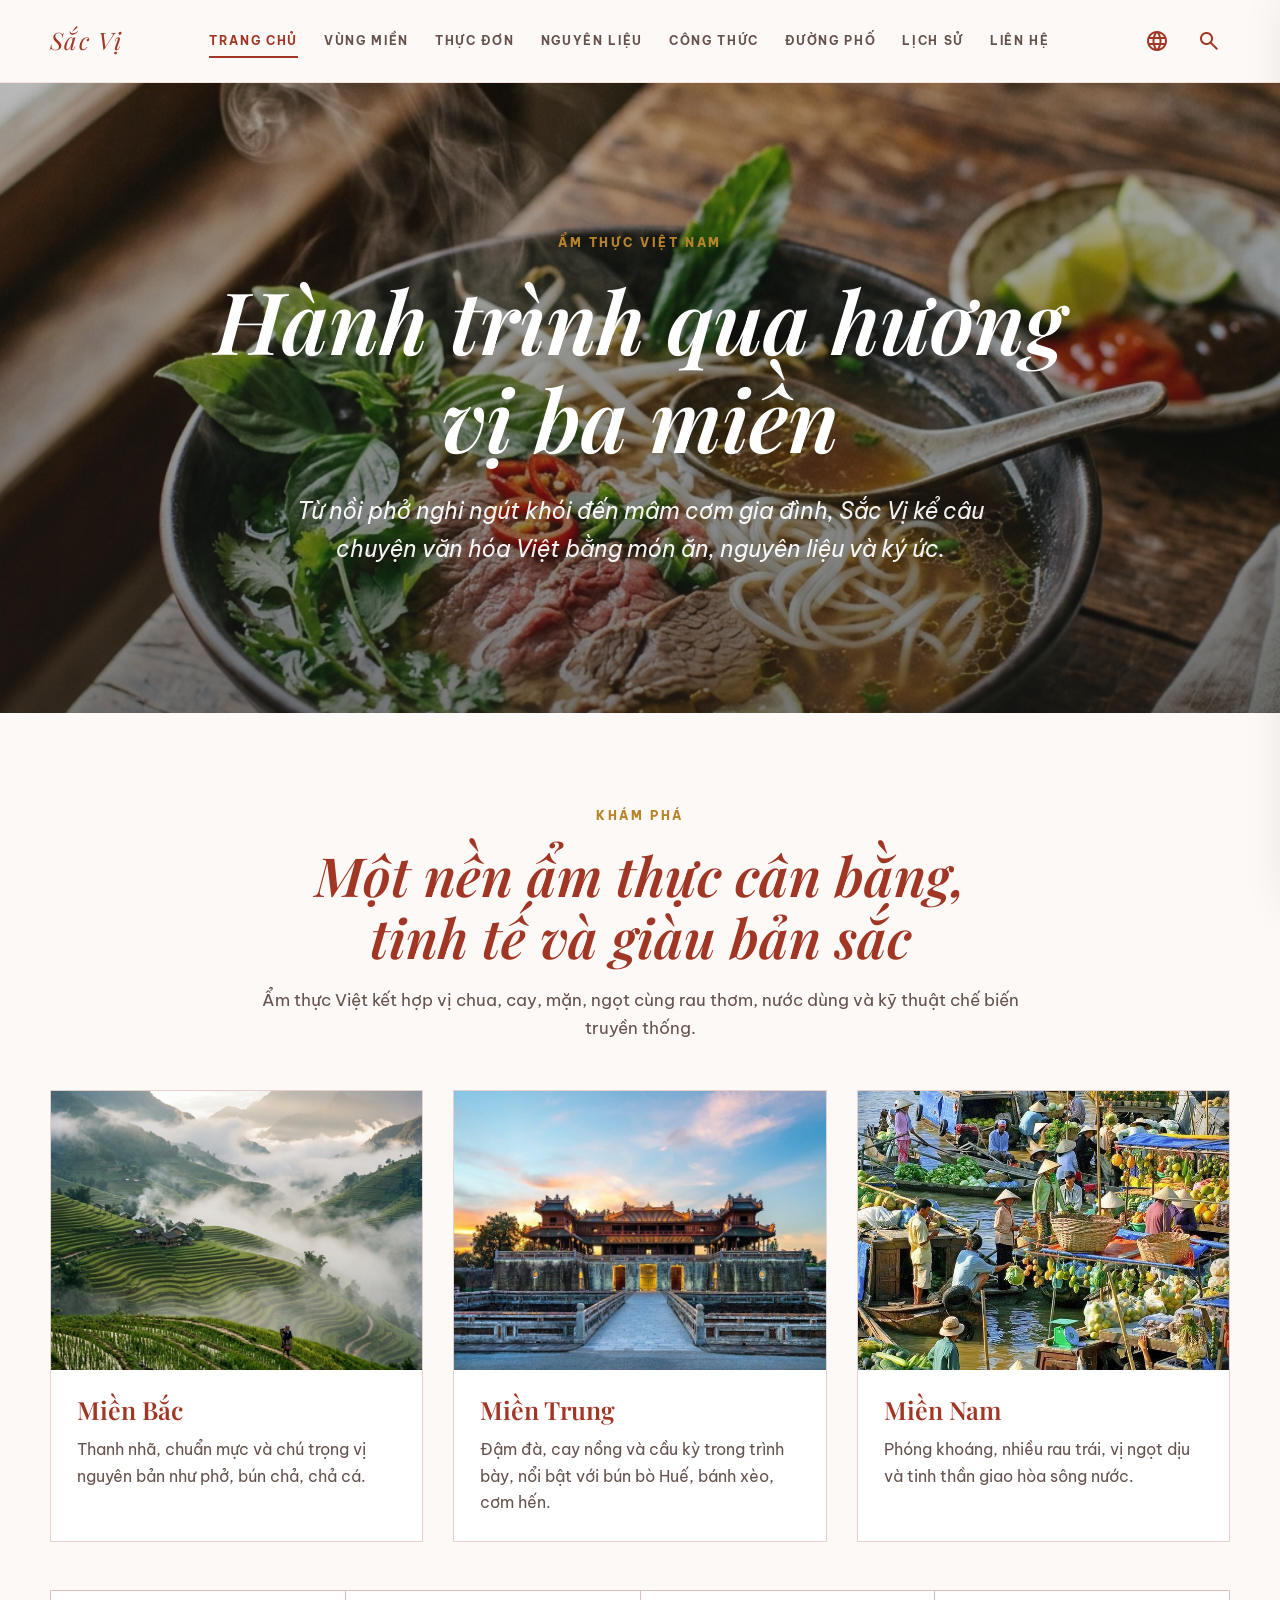
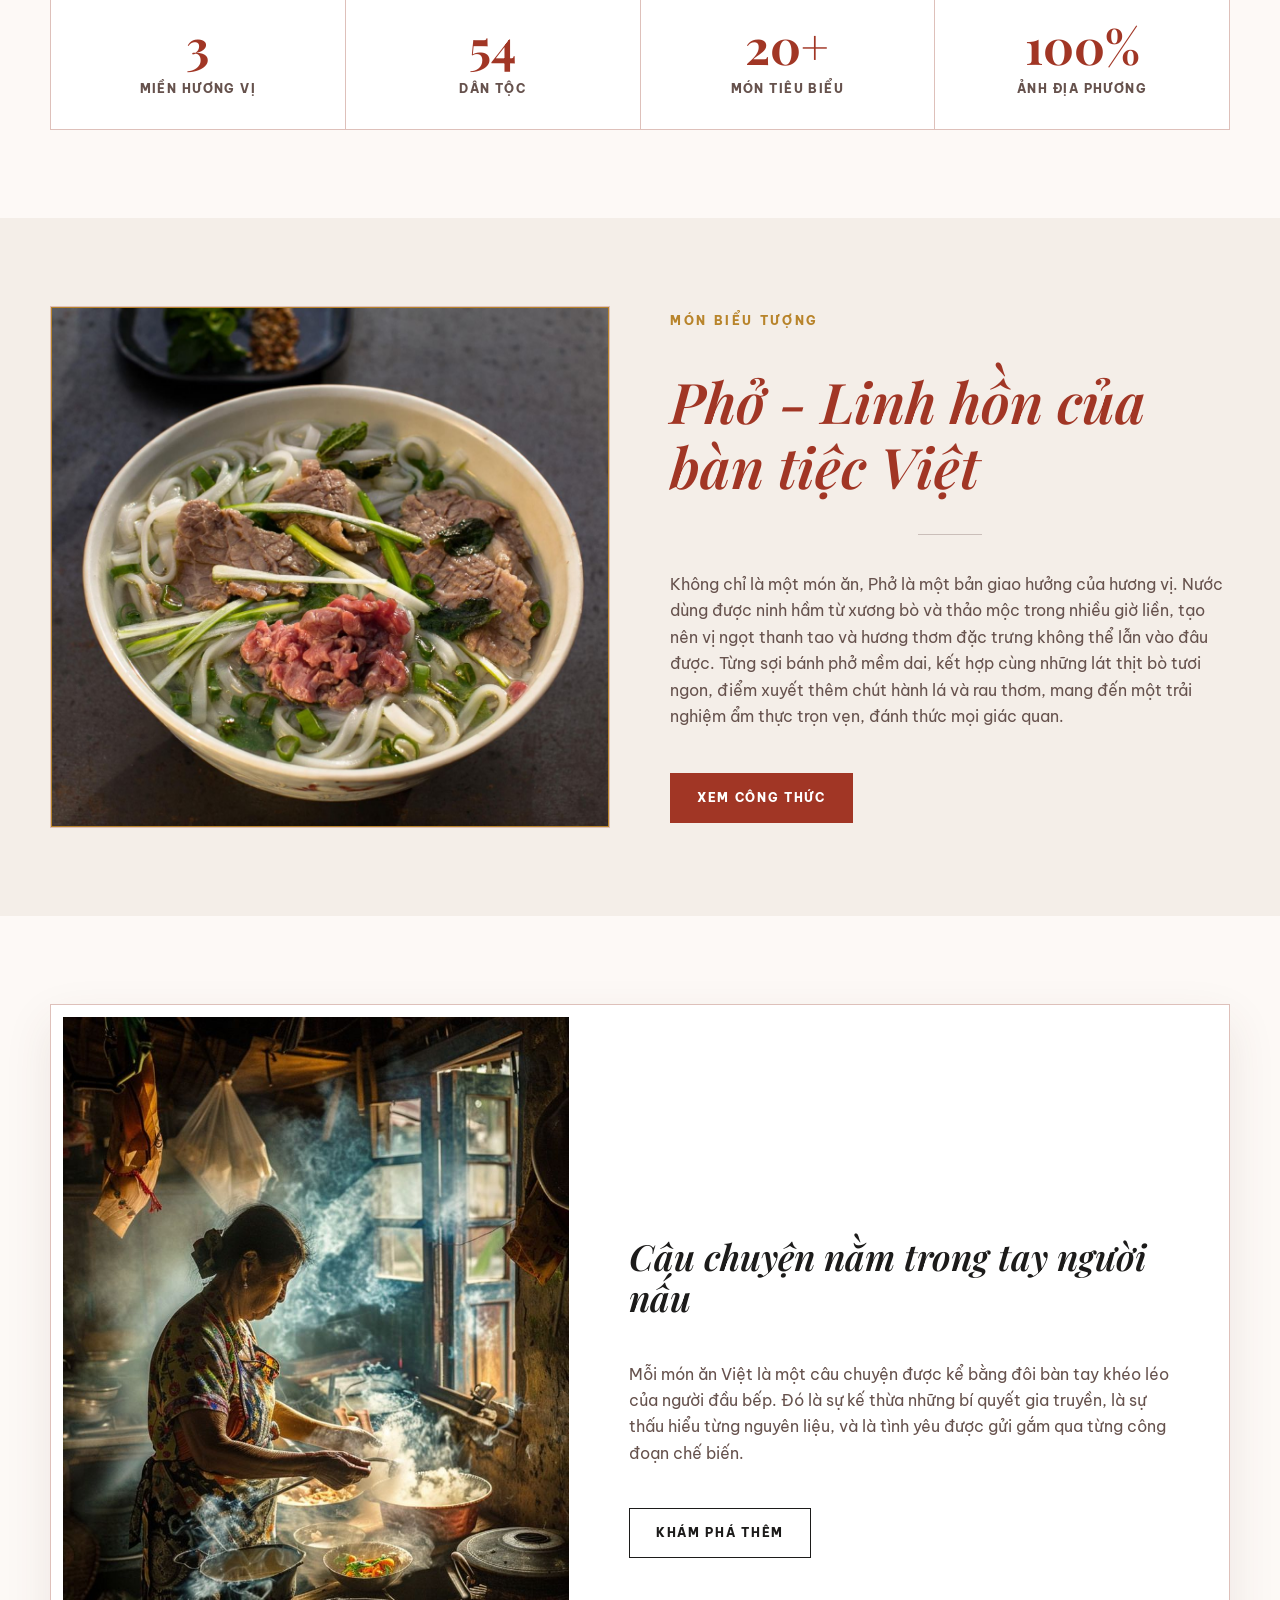
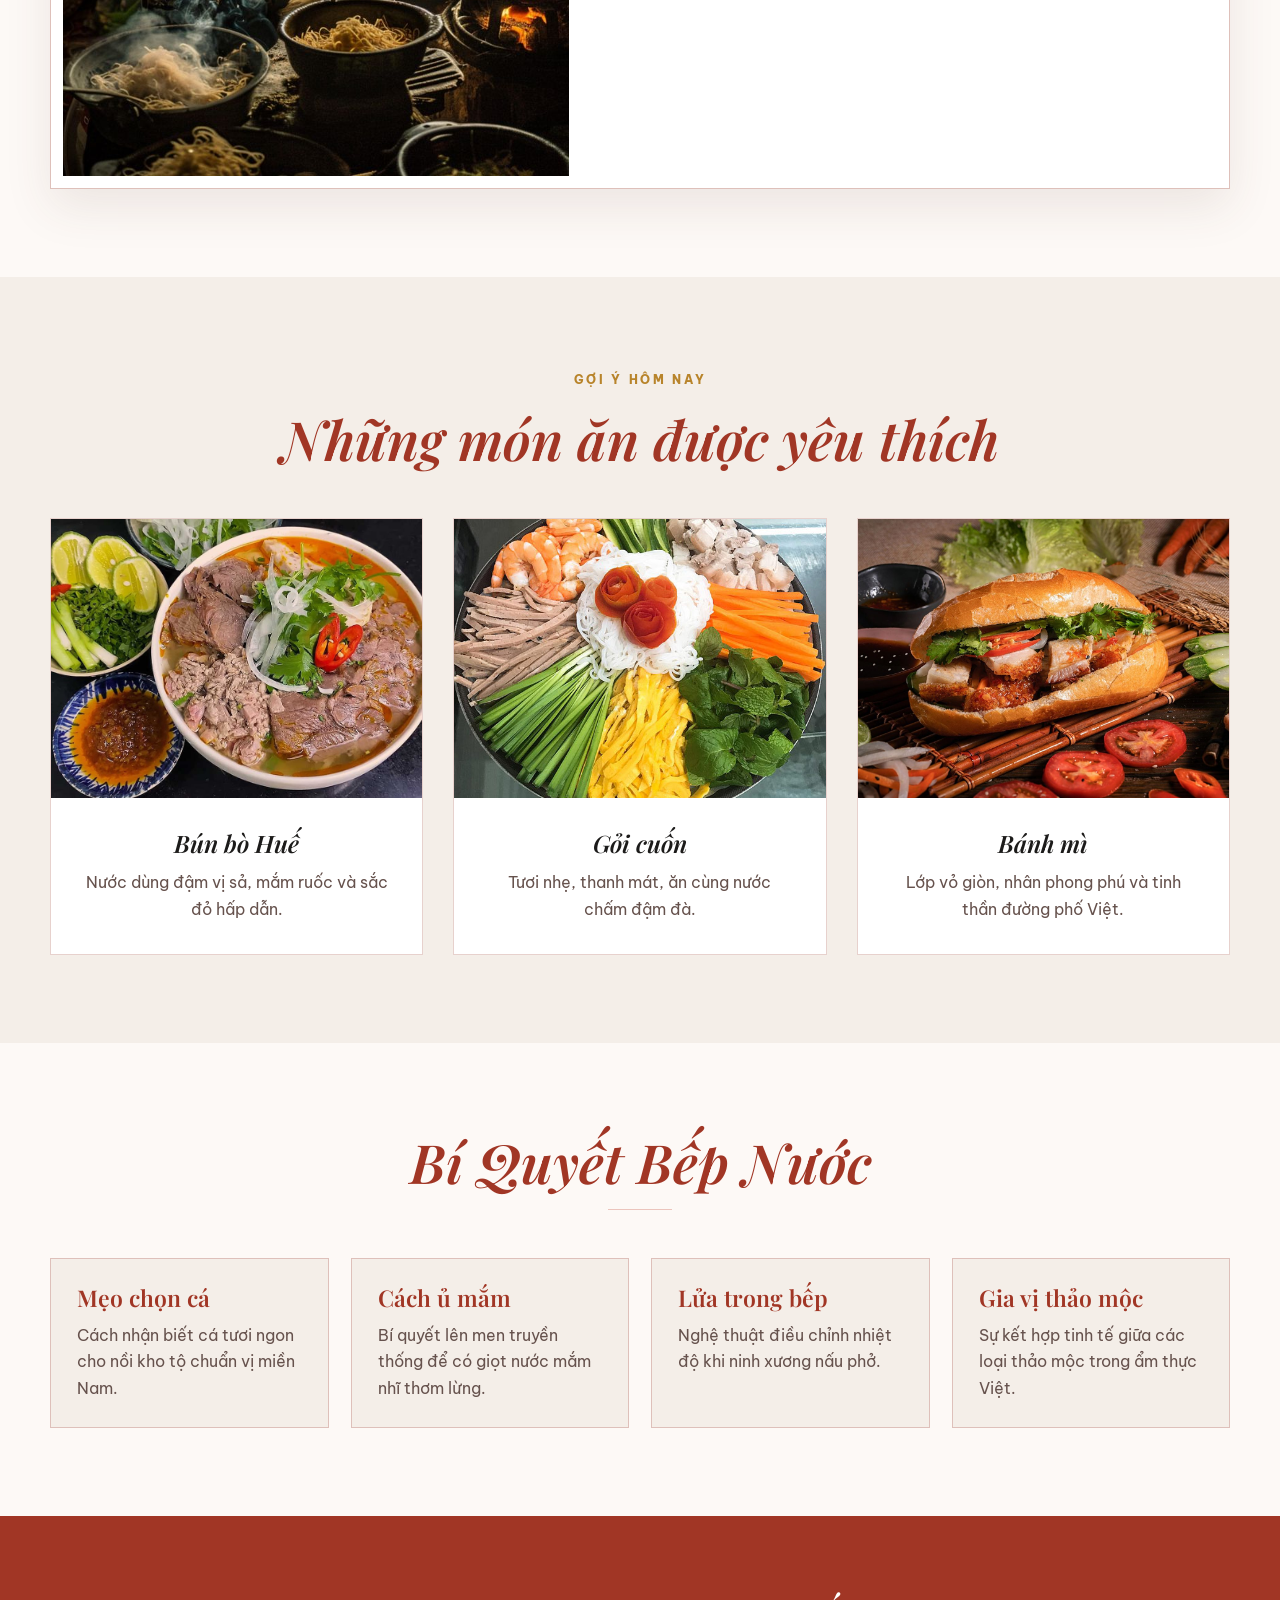
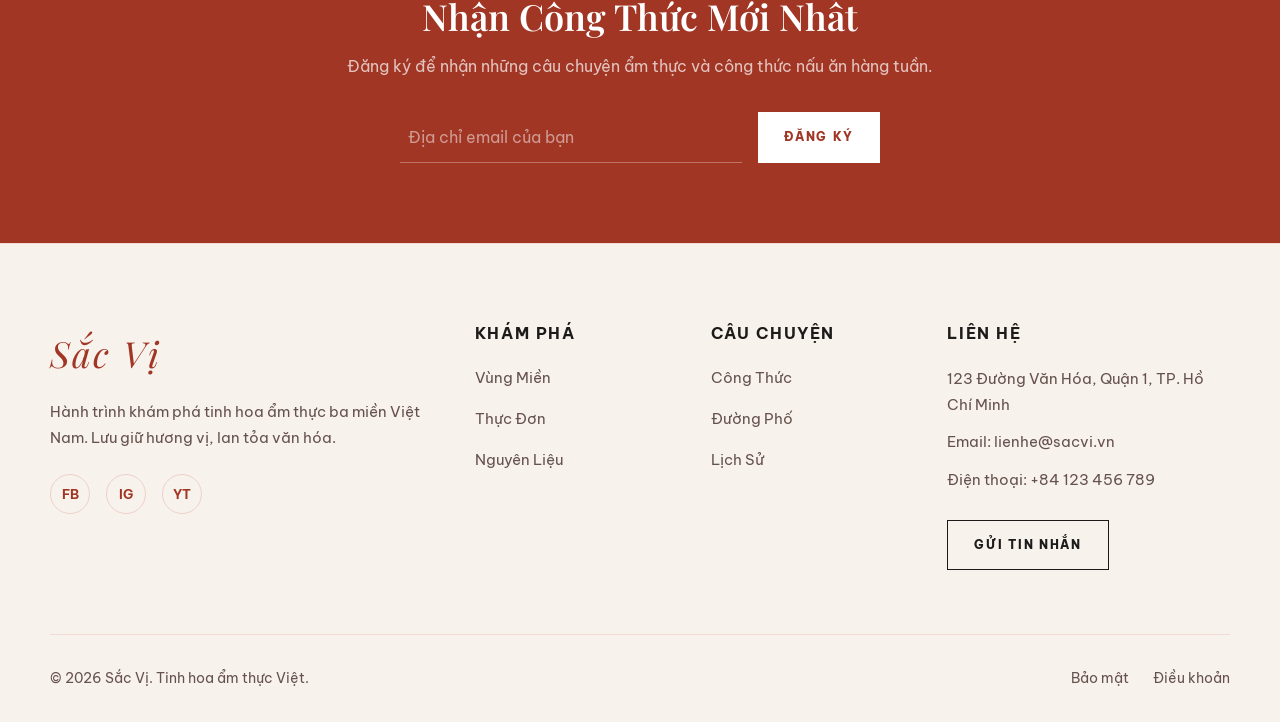
==== commit 16de569a: "feat: add artistic image frames and apply them across pages" ====
--- a/index.html
+++ b/index.html
@@ -116,7 +116,7 @@
     <section class="section section--warm">
         <div class="container">
             <div class="feature">
-                <div class="feature__image editorial-border reveal-left"><img alt="Tô phở Việt Nam"
+                <div class="feature__image editorial-border reveal-left"><img class="art-frame-offset" alt="Tô phở Việt Nam"
                                                                               src="assets/img/pho-hero.png"></div>
                 <div class="feature__content reveal-right">
                     <span class="eyebrow mb-2">Món biểu tượng</span>
@@ -138,7 +138,7 @@
         <div class="container">
             <div class="story-panel story-panel--editorial editorial-border reveal">
                 <div class="story-panel__image">
-                    <img alt="Nghệ nhân cuốn gỏi cuốn" src="assets/img/dau-bep.png">
+                    <img class="art-frame-museum" alt="Nghệ nhân cuốn gỏi cuốn" src="assets/img/dau-bep.png">
                 </div>
                 <div class="story-panel__content">
                     <h2>Câu chuyện nằm trong tay người nấu</h2>
--- a/css/style.css
+++ b/css/style.css
@@ -1947,3 +1947,30 @@
     background: var(--paper-warm);
     color: var(--primary-strong);
 }
+
+/* ── 36. ARTISTIC IMAGE FRAMES ──────────────────────────────── */
+.art-frame-classic {
+  padding: 6px;
+  border: 4px double var(--gold);
+  background-color: var(--white);
+  box-sizing: border-box;
+}
+
+.art-frame-museum {
+  border: 12px solid var(--white);
+  outline: 1px solid var(--line);
+  box-shadow: 0 6px 16px rgba(0, 0, 0, 0.06);
+  box-sizing: border-box;
+}
+
+.art-frame-offset {
+  border: 1px solid var(--gold);
+  box-shadow: 8px 8px 0 rgba(194, 78, 58, 0.15);
+  transition: transform 0.3s ease, box-shadow 0.3s ease;
+}
+
+.art-frame-offset:hover {
+  transform: translate(-4px, -4px);
+  box-shadow: 12px 12px 0 rgba(194, 78, 58, 0.25);
+}
+
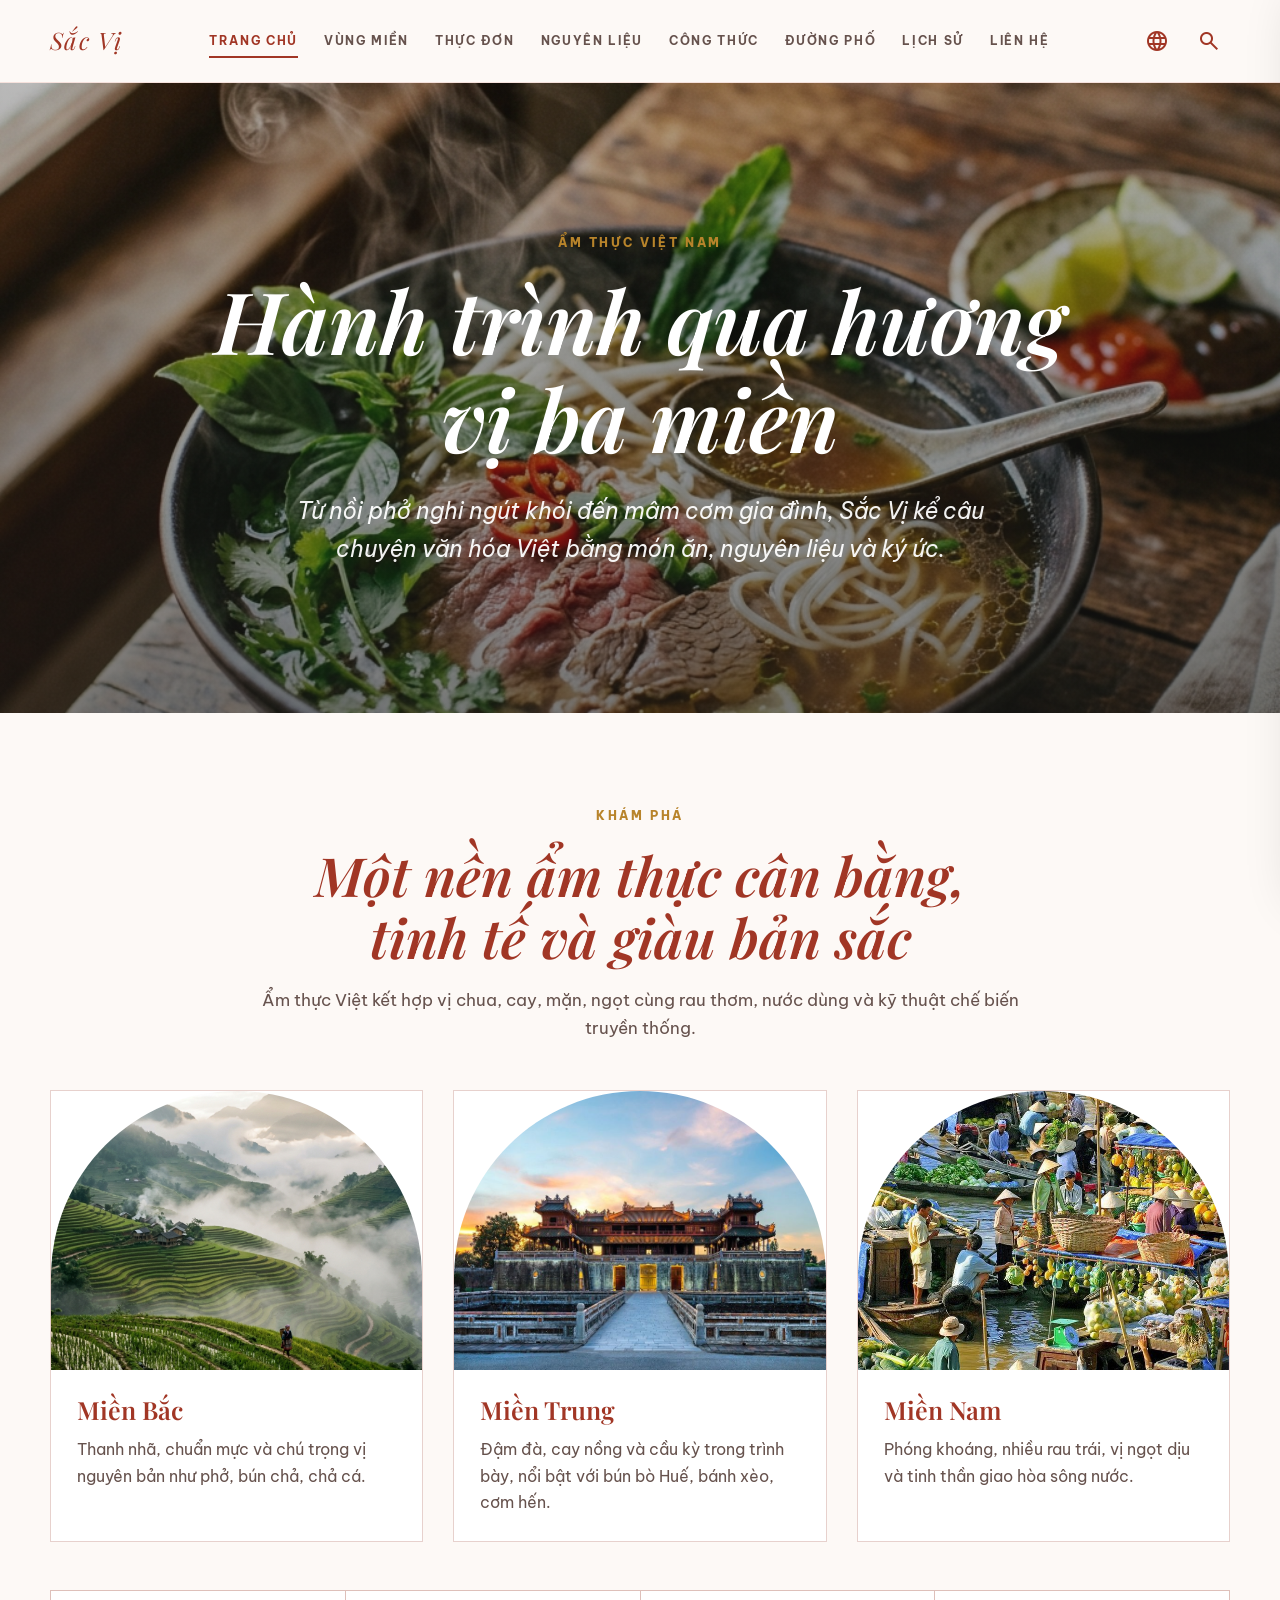
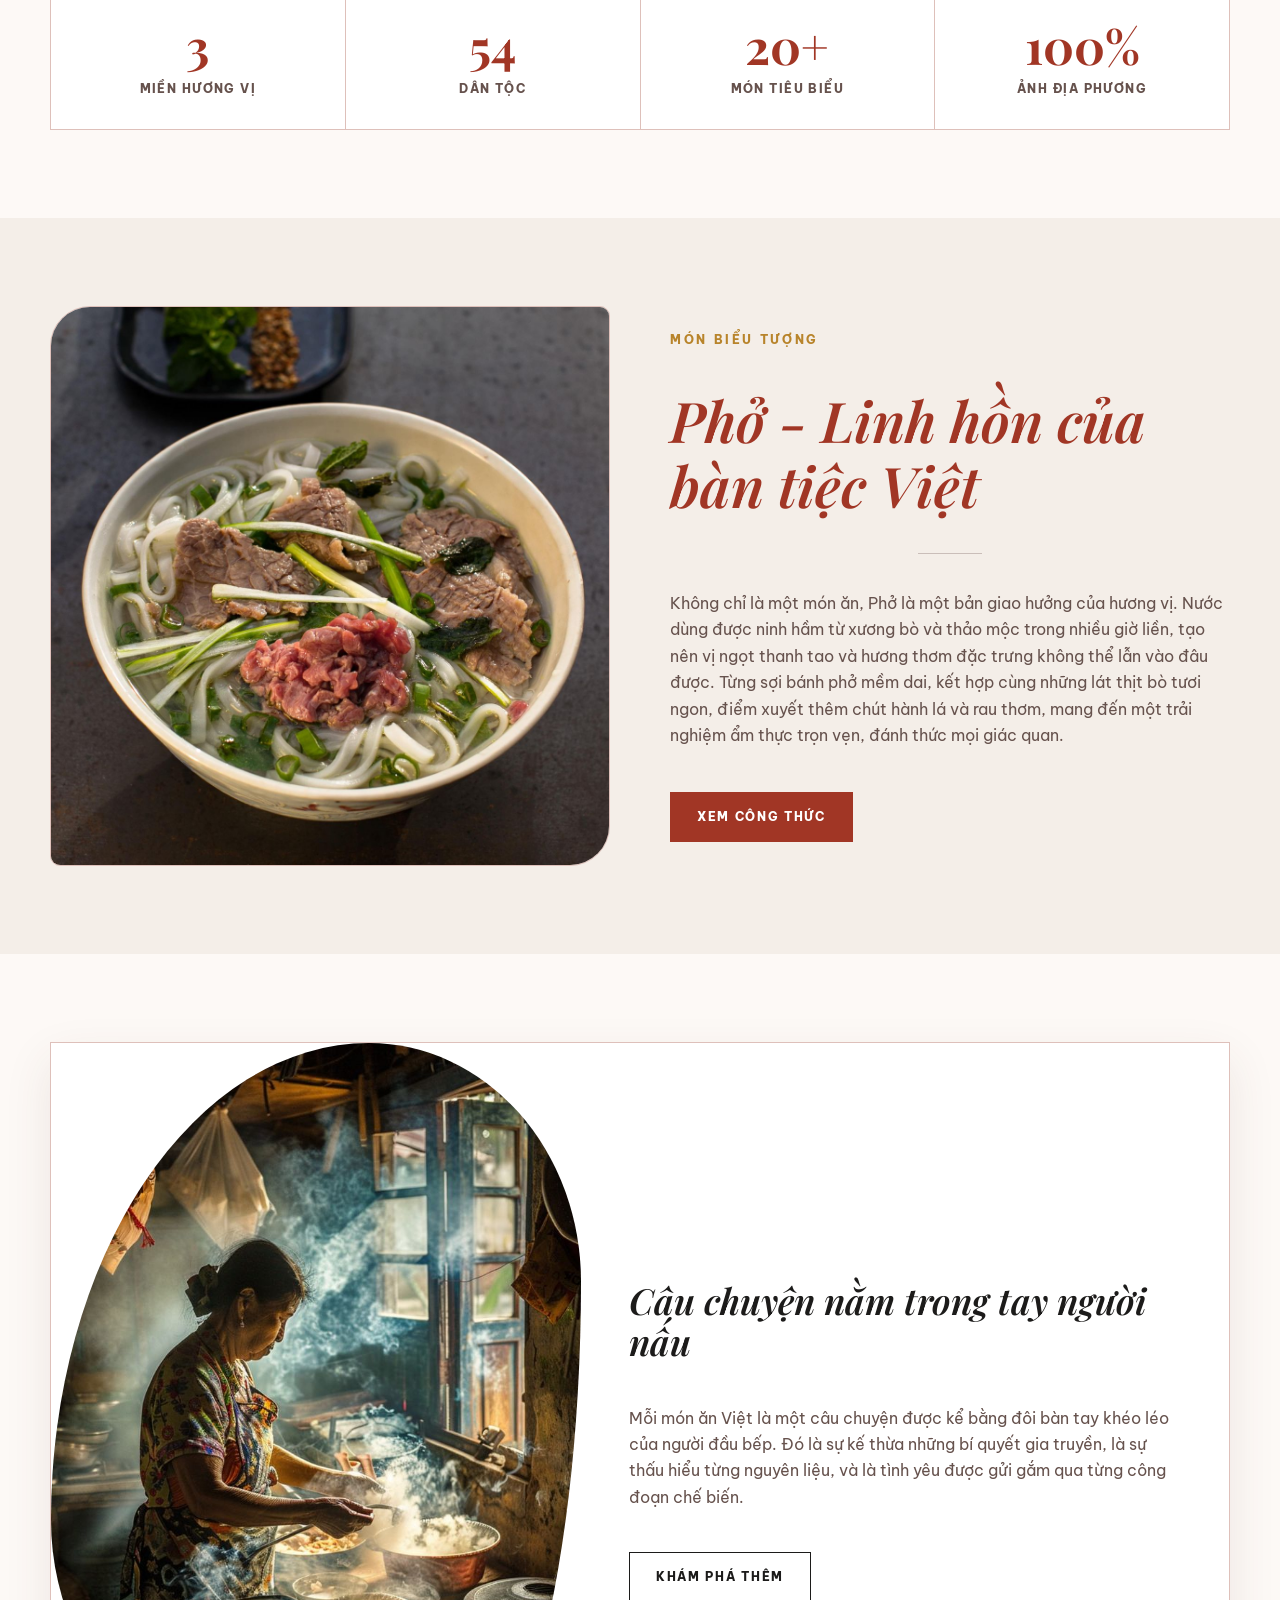
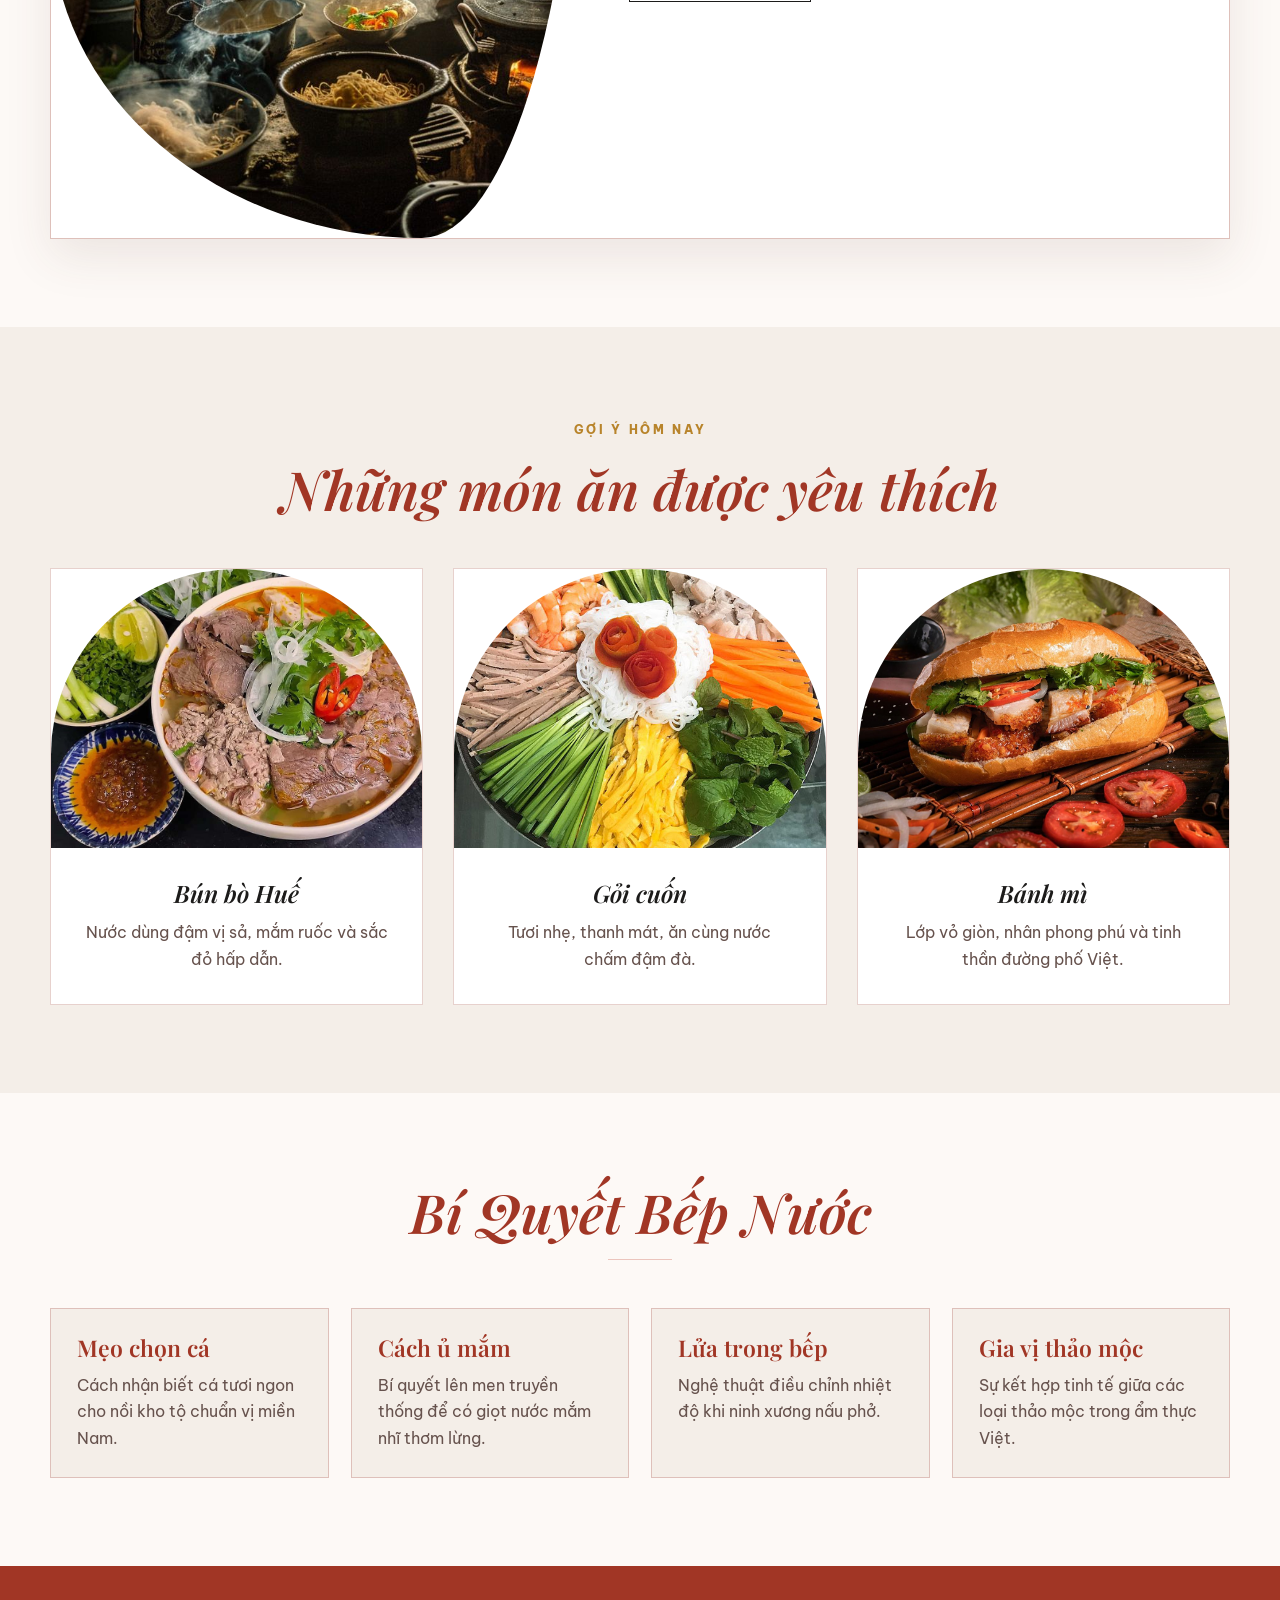
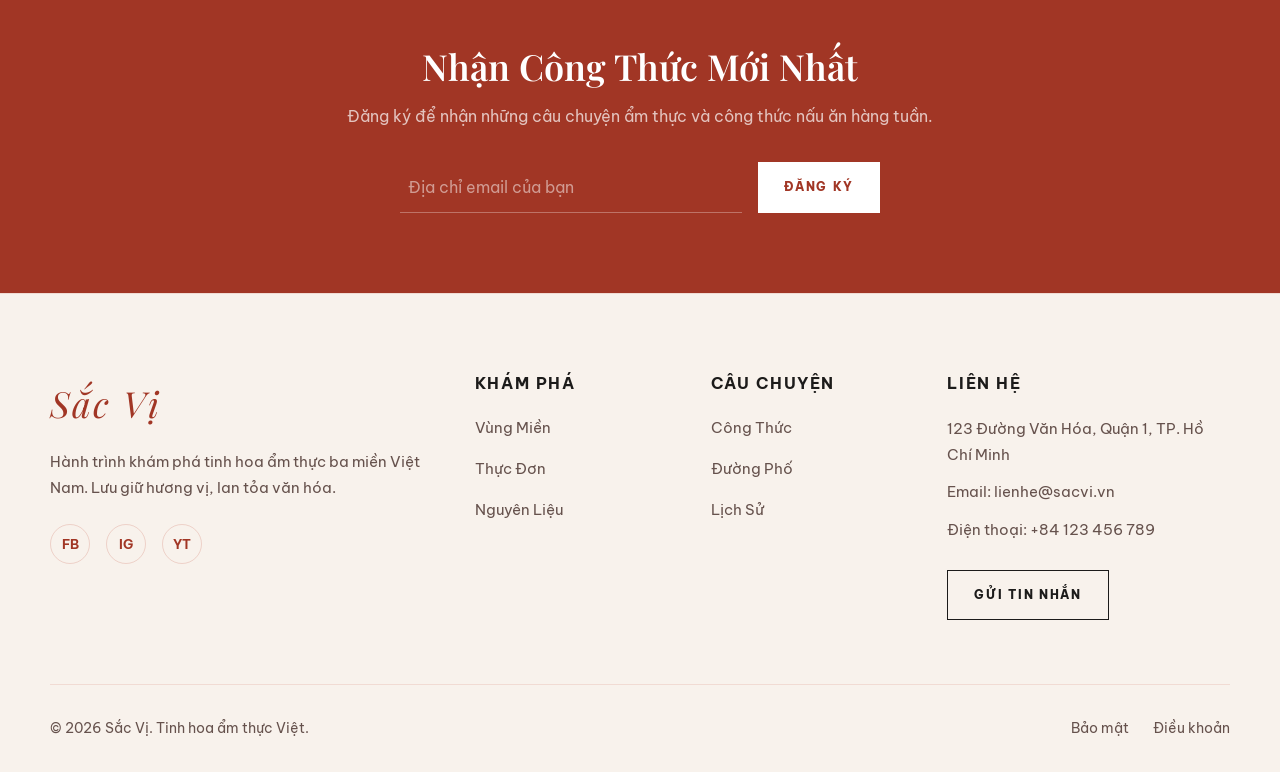
==== commit 68f3f45f: "style: add artistic border radius classes and apply to index images" ====
--- a/index.html
+++ b/index.html
@@ -80,7 +80,7 @@
             </div>
             <div class="card-grid card-grid--three">
                 <article class="card reveal" data-card-link="vung-mien.html#mien-bac" role="link" tabindex="0">
-                    <div class="card__image"><img alt="Ẩm thực miền Bắc" src="assets/img/north.png"></div>
+                    <div class="card__image art-radius-arch"><img alt="Ẩm thực miền Bắc" src="assets/img/north.png"></div>
                     <div class="card__body">
                         <h3>Miền Bắc</h3>
                         <p>Thanh nhã, chuẩn mực và chú trọng vị nguyên bản như phở, bún chả, chả cá.</p>
@@ -88,7 +88,7 @@
                 </article>
                 <article class="card reveal delay-100" data-card-link="vung-mien.html#mien-trung" role="link"
                          tabindex="0">
-                    <div class="card__image"><img alt="Ẩm thực miền Trung" src="assets/img/central.png"></div>
+                    <div class="card__image art-radius-arch"><img alt="Ẩm thực miền Trung" src="assets/img/central.png"></div>
                     <div class="card__body">
                         <h3>Miền Trung</h3>
                         <p>Đậm đà, cay nồng và cầu kỳ trong trình bày, nổi bật với bún bò Huế, bánh xèo, cơm hến.</p>
@@ -96,7 +96,7 @@
                 </article>
                 <article class="card reveal delay-200" data-card-link="vung-mien.html#mien-nam" role="link"
                          tabindex="0">
-                    <div class="card__image"><img alt="Ẩm thực miền Nam" src="assets/img/south.png"></div>
+                    <div class="card__image art-radius-arch"><img alt="Ẩm thực miền Nam" src="assets/img/south.png"></div>
                     <div class="card__body">
                         <h3>Miền Nam</h3>
                         <p>Phóng khoáng, nhiều rau trái, vị ngọt dịu và tinh thần giao hòa sông nước.</p>
@@ -116,7 +116,7 @@
     <section class="section section--warm">
         <div class="container">
             <div class="feature">
-                <div class="feature__image editorial-border reveal-left"><img class="art-frame-offset" alt="Tô phở Việt Nam"
+                <div class="feature__image art-radius-soft reveal-left"><img alt="Tô phở Việt Nam"
                                                                               src="assets/img/pho-hero.png"></div>
                 <div class="feature__content reveal-right">
                     <span class="eyebrow mb-2">Món biểu tượng</span>
@@ -137,8 +137,8 @@
     <section class="section">
         <div class="container">
             <div class="story-panel story-panel--editorial editorial-border reveal">
-                <div class="story-panel__image">
-                    <img class="art-frame-museum" alt="Nghệ nhân cuốn gỏi cuốn" src="assets/img/dau-bep.png">
+                <div class="story-panel__image art-radius-blob">
+                    <img alt="Nghệ nhân cuốn gỏi cuốn" src="assets/img/dau-bep.png">
                 </div>
                 <div class="story-panel__content">
                     <h2>Câu chuyện nằm trong tay người nấu</h2>
@@ -161,19 +161,19 @@
             <div class="card-grid card-grid--three">
                 <article class="card editorial-border reveal" data-card-link="thuc-don.html#mon-nuoc" role="link"
                          tabindex="0">
-                    <div class="card__image"><img alt="Bún bò Huế" src="assets/img/bun-bo-hue.jpg"></div>
+                    <div class="card__image art-radius-arch"><img alt="Bún bò Huế" src="assets/img/bun-bo-hue.jpg"></div>
                     <div class="card__body"><h3>Bún bò Huế</h3>
                         <p>Nước dùng đậm vị sả, mắm ruốc và sắc đỏ hấp dẫn.</p></div>
                 </article>
                 <article class="card editorial-border reveal delay-100" data-card-link="thuc-don.html#khai-vi"
                          role="link" tabindex="0">
-                    <div class="card__image"><img alt="Gỏi cuốn tôm thịt" src="assets/img/goi-cuon-tom-thit.jpg"></div>
+                    <div class="card__image art-radius-arch"><img alt="Gỏi cuốn tôm thịt" src="assets/img/goi-cuon-tom-thit.jpg"></div>
                     <div class="card__body"><h3>Gỏi cuốn</h3>
                         <p>Tươi nhẹ, thanh mát, ăn cùng nước chấm đậm đà.</p></div>
                 </article>
                 <article class="card editorial-border reveal delay-200" data-card-link="duong-pho.html" role="link"
                          tabindex="0">
-                    <div class="card__image"><img alt="Bánh mì Việt Nam" src="assets/img/banh-mi.png"></div>
+                    <div class="card__image art-radius-arch"><img alt="Bánh mì Việt Nam" src="assets/img/banh-mi.png"></div>
                     <div class="card__body"><h3>Bánh mì</h3>
                         <p>Lớp vỏ giòn, nhân phong phú và tinh thần đường phố Việt.</p></div>
                 </article>
--- a/css/style.css
+++ b/css/style.css
@@ -1974,3 +1974,41 @@
   box-shadow: 12px 12px 0 rgba(194, 78, 58, 0.25);
 }
 
+/* ── 37. ARTISTIC BORDER RADIUS ────────────────────────────── */
+.art-radius-arch {
+  border-radius: 200px 200px 0 0;
+  overflow: hidden;
+}
+
+.art-radius-leaf {
+  border-radius: 0 100px 0 100px;
+  overflow: hidden;
+}
+
+.art-radius-soft {
+  border-radius: 40px 10px 40px 10px;
+  overflow: hidden;
+}
+
+.art-radius-blob {
+  border-radius: 60% 40% 30% 70% / 60% 30% 70% 40%;
+  overflow: hidden;
+}
+
+.art-radius-arch img,
+.art-radius-leaf img,
+.art-radius-soft img,
+.art-radius-blob img {
+  width: 100%;
+  height: 100%;
+  object-fit: cover;
+  transition: transform 0.5s ease;
+}
+
+.art-radius-arch:hover img,
+.art-radius-leaf:hover img,
+.art-radius-soft:hover img,
+.art-radius-blob:hover img {
+  transform: scale(1.05);
+}
+
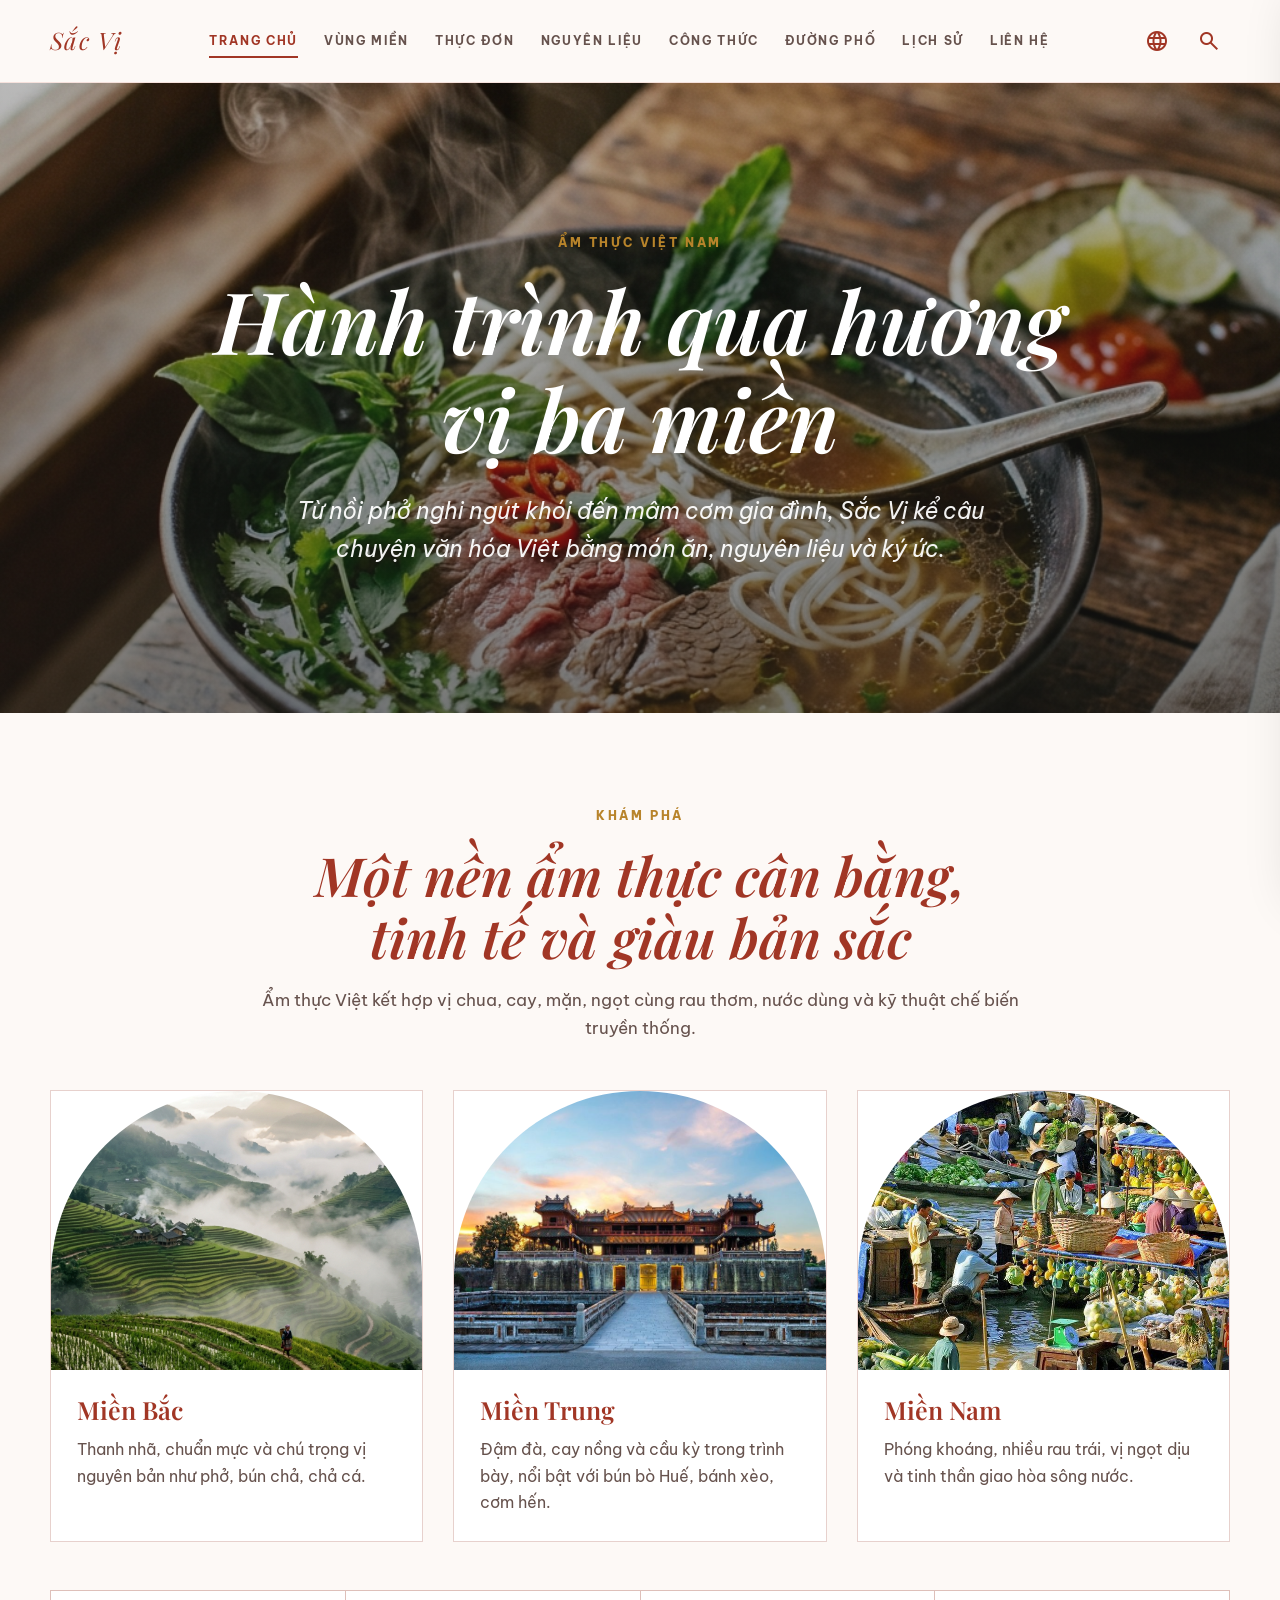
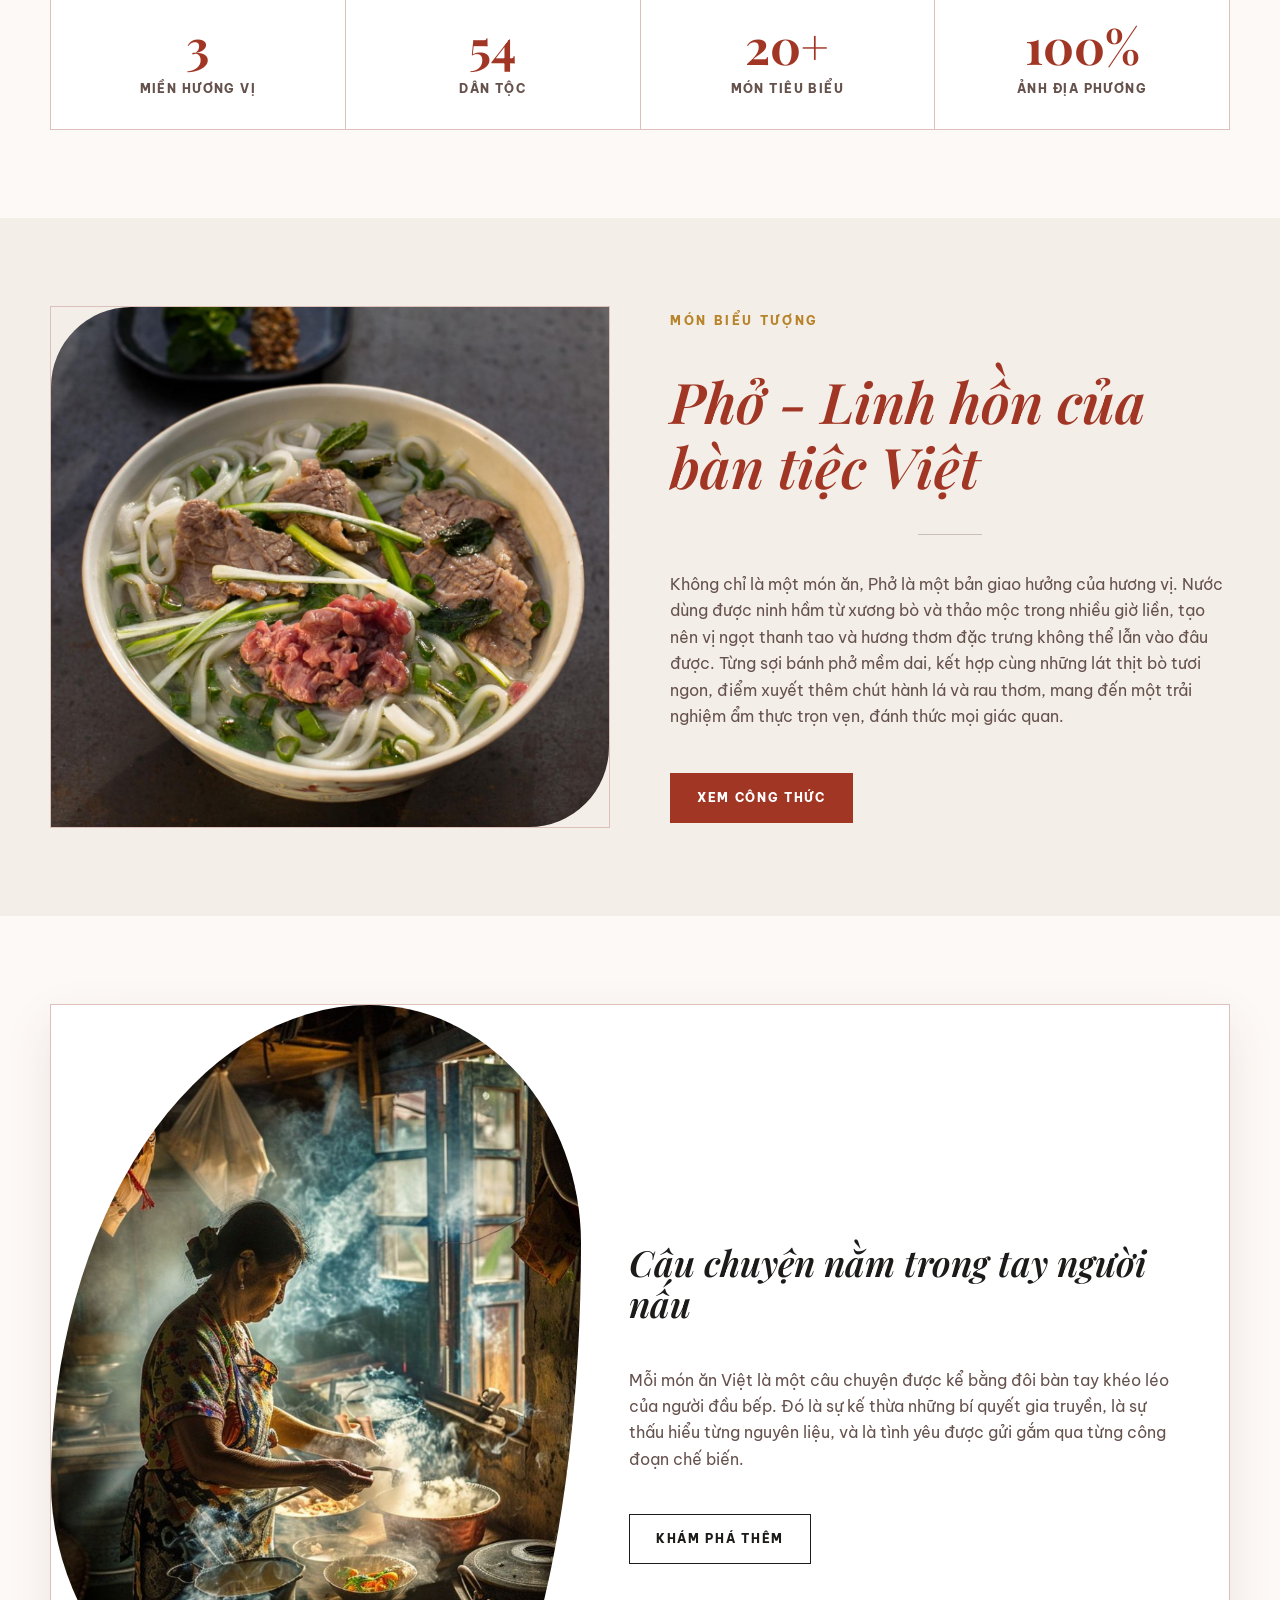
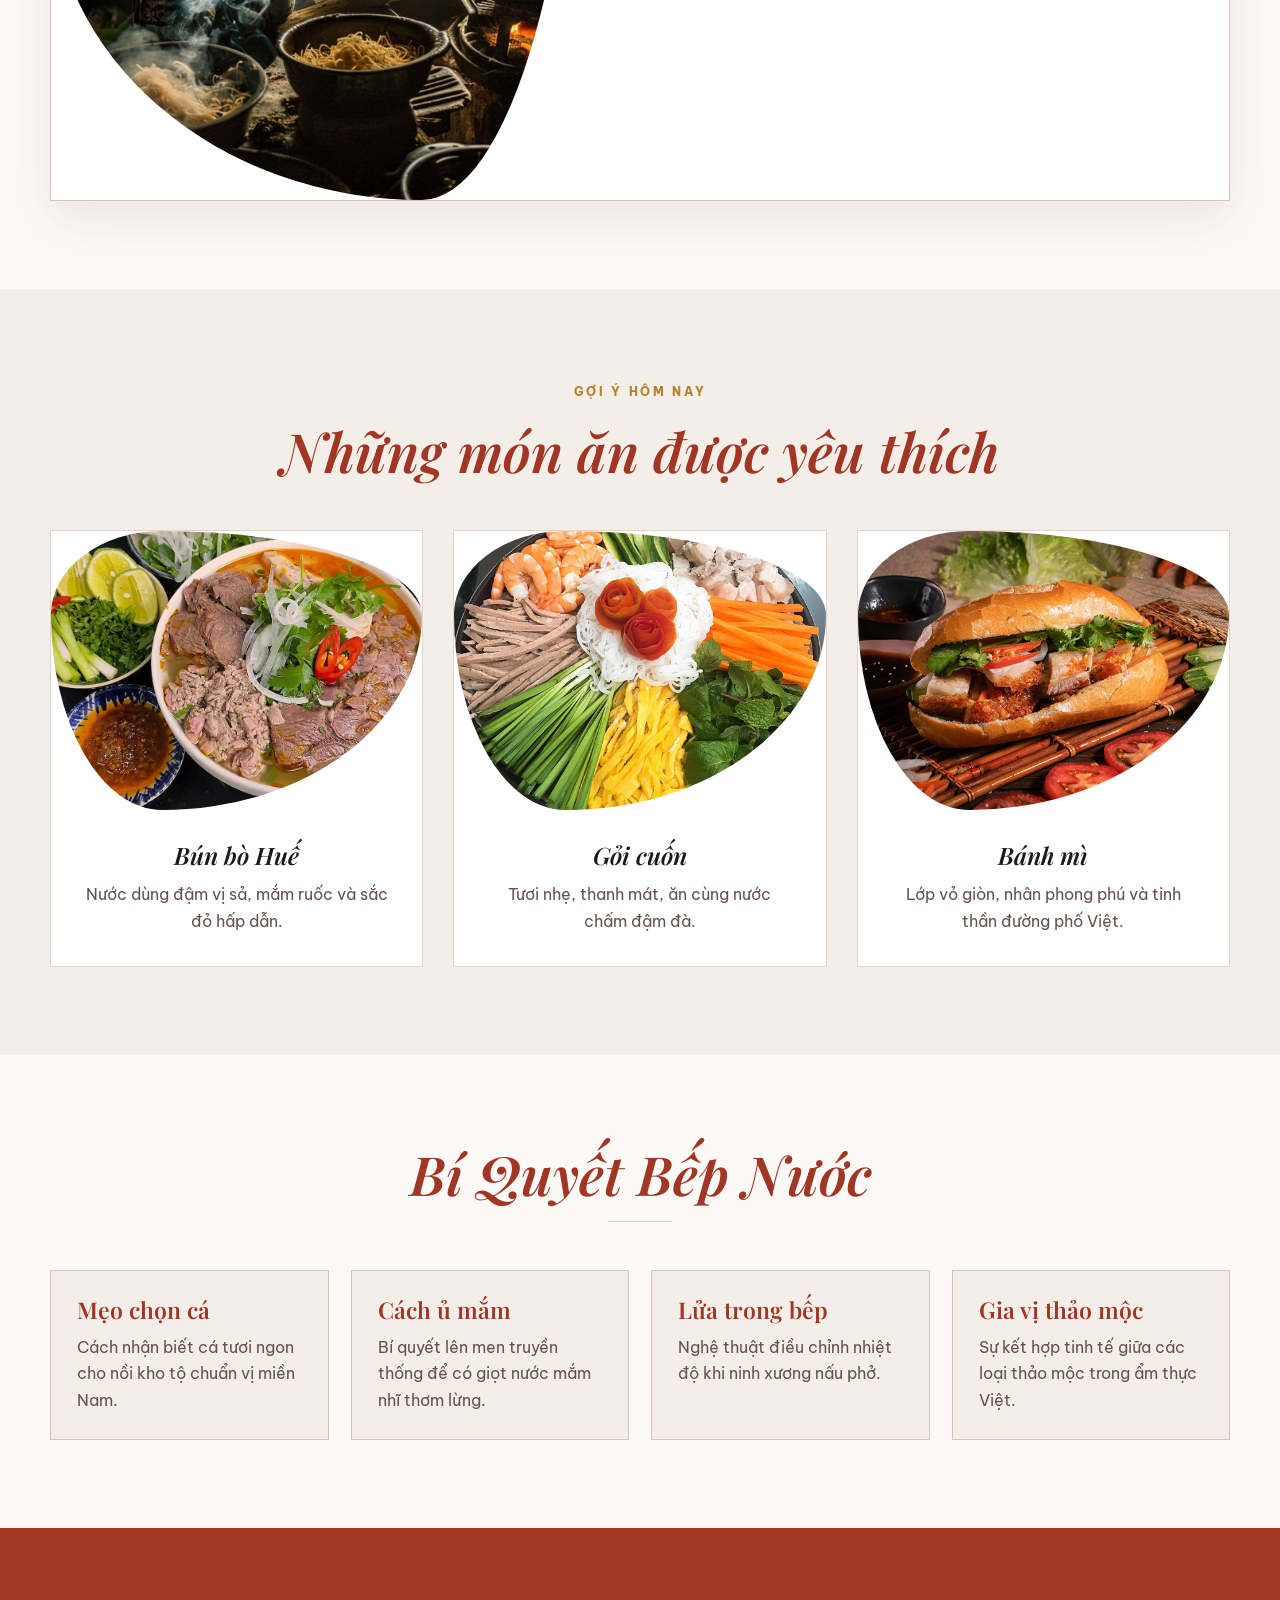
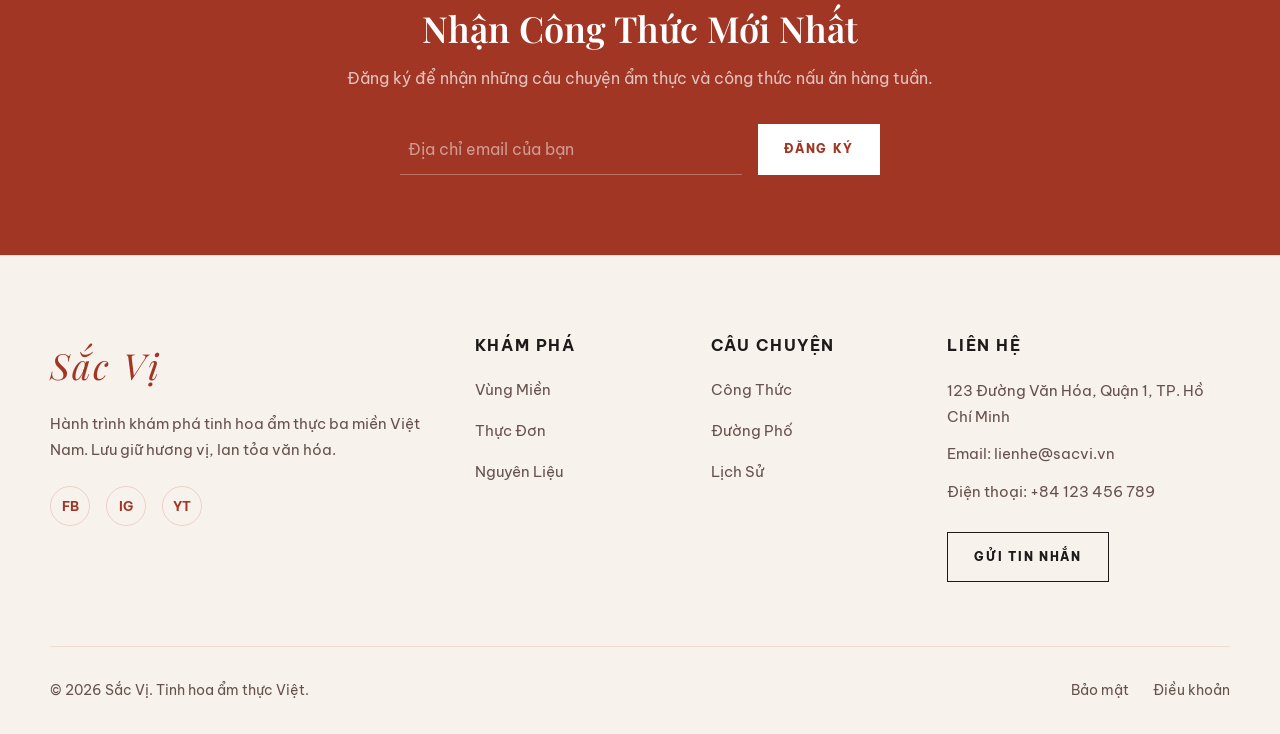
==== commit 0bf921d2: "style: add artistic border radius classes and apply to images" ====
--- a/index.html
+++ b/index.html
@@ -80,7 +80,7 @@
             </div>
             <div class="card-grid card-grid--three">
                 <article class="card reveal" data-card-link="vung-mien.html#mien-bac" role="link" tabindex="0">
-                    <div class="card__image art-radius-arch"><img alt="Ẩm thực miền Bắc" src="assets/img/north.png"></div>
+                    <div class="card__image"><img alt="Ẩm thực miền Bắc" class="art-radius-arch" src="assets/img/north.png"></div>
                     <div class="card__body">
                         <h3>Miền Bắc</h3>
                         <p>Thanh nhã, chuẩn mực và chú trọng vị nguyên bản như phở, bún chả, chả cá.</p>
@@ -88,7 +88,7 @@
                 </article>
                 <article class="card reveal delay-100" data-card-link="vung-mien.html#mien-trung" role="link"
                          tabindex="0">
-                    <div class="card__image art-radius-arch"><img alt="Ẩm thực miền Trung" src="assets/img/central.png"></div>
+                    <div class="card__image"><img alt="Ẩm thực miền Trung" class="art-radius-arch" src="assets/img/central.png"></div>
                     <div class="card__body">
                         <h3>Miền Trung</h3>
                         <p>Đậm đà, cay nồng và cầu kỳ trong trình bày, nổi bật với bún bò Huế, bánh xèo, cơm hến.</p>
@@ -96,7 +96,7 @@
                 </article>
                 <article class="card reveal delay-200" data-card-link="vung-mien.html#mien-nam" role="link"
                          tabindex="0">
-                    <div class="card__image art-radius-arch"><img alt="Ẩm thực miền Nam" src="assets/img/south.png"></div>
+                    <div class="card__image"><img alt="Ẩm thực miền Nam" class="art-radius-arch" src="assets/img/south.png"></div>
                     <div class="card__body">
                         <h3>Miền Nam</h3>
                         <p>Phóng khoáng, nhiều rau trái, vị ngọt dịu và tinh thần giao hòa sông nước.</p>
@@ -116,8 +116,7 @@
     <section class="section section--warm">
         <div class="container">
             <div class="feature">
-                <div class="feature__image art-radius-soft reveal-left"><img alt="Tô phở Việt Nam"
-                                                                              src="assets/img/pho-hero.png"></div>
+                <div class="feature__image editorial-border reveal-left"><img alt="Tô phở Việt Nam" class="art-radius-leaf" src="assets/img/pho-hero.png"></div>
                 <div class="feature__content reveal-right">
                     <span class="eyebrow mb-2">Món biểu tượng</span>
                     <h2>Phở - Linh hồn của bàn tiệc Việt</h2>
@@ -137,8 +136,8 @@
     <section class="section">
         <div class="container">
             <div class="story-panel story-panel--editorial editorial-border reveal">
-                <div class="story-panel__image art-radius-blob">
-                    <img alt="Nghệ nhân cuốn gỏi cuốn" src="assets/img/dau-bep.png">
+                <div class="story-panel__image">
+                    <img alt="Nghệ nhân cuốn gỏi cuốn" class="art-radius-organic-1" src="assets/img/dau-bep.png">
                 </div>
                 <div class="story-panel__content">
                     <h2>Câu chuyện nằm trong tay người nấu</h2>
@@ -161,19 +160,19 @@
             <div class="card-grid card-grid--three">
                 <article class="card editorial-border reveal" data-card-link="thuc-don.html#mon-nuoc" role="link"
                          tabindex="0">
-                    <div class="card__image art-radius-arch"><img alt="Bún bò Huế" src="assets/img/bun-bo-hue.jpg"></div>
+                    <div class="card__image"><img alt="Bún bò Huế" class="art-radius-organic-2" src="assets/img/bun-bo-hue.jpg"></div>
                     <div class="card__body"><h3>Bún bò Huế</h3>
                         <p>Nước dùng đậm vị sả, mắm ruốc và sắc đỏ hấp dẫn.</p></div>
                 </article>
                 <article class="card editorial-border reveal delay-100" data-card-link="thuc-don.html#khai-vi"
                          role="link" tabindex="0">
-                    <div class="card__image art-radius-arch"><img alt="Gỏi cuốn tôm thịt" src="assets/img/goi-cuon-tom-thit.jpg"></div>
+                    <div class="card__image"><img alt="Gỏi cuốn tôm thịt" class="art-radius-organic-2" src="assets/img/goi-cuon-tom-thit.jpg"></div>
                     <div class="card__body"><h3>Gỏi cuốn</h3>
                         <p>Tươi nhẹ, thanh mát, ăn cùng nước chấm đậm đà.</p></div>
                 </article>
                 <article class="card editorial-border reveal delay-200" data-card-link="duong-pho.html" role="link"
                          tabindex="0">
-                    <div class="card__image art-radius-arch"><img alt="Bánh mì Việt Nam" src="assets/img/banh-mi.png"></div>
+                    <div class="card__image"><img alt="Bánh mì Việt Nam" class="art-radius-organic-2" src="assets/img/banh-mi.png"></div>
                     <div class="card__body"><h3>Bánh mì</h3>
                         <p>Lớp vỏ giòn, nhân phong phú và tinh thần đường phố Việt.</p></div>
                 </article>
--- a/css/style.css
+++ b/css/style.css
@@ -1974,41 +1974,33 @@
   box-shadow: 12px 12px 0 rgba(194, 78, 58, 0.25);
 }
 
-/* ── 37. ARTISTIC BORDER RADIUS ────────────────────────────── */
+/* ── 37. ARTISTIC RADII ────────────────────────────────────── */
 .art-radius-arch {
-  border-radius: 200px 200px 0 0;
+  border-radius: 999px 999px 0 0;
   overflow: hidden;
 }
-
 .art-radius-leaf {
-  border-radius: 0 100px 0 100px;
+  border-radius: 80px 0 80px 0;
   overflow: hidden;
 }
-
-.art-radius-soft {
-  border-radius: 40px 10px 40px 10px;
+.art-radius-leaf-alt {
+  border-radius: 0 80px 0 80px;
   overflow: hidden;
 }
-
-.art-radius-blob {
+.art-radius-organic-1 {
   border-radius: 60% 40% 30% 70% / 60% 30% 70% 40%;
   overflow: hidden;
 }
-
-.art-radius-arch img,
-.art-radius-leaf img,
-.art-radius-soft img,
-.art-radius-blob img {
-  width: 100%;
-  height: 100%;
-  object-fit: cover;
-  transition: transform 0.5s ease;
-}
-
-.art-radius-arch:hover img,
-.art-radius-leaf:hover img,
-.art-radius-soft:hover img,
-.art-radius-blob:hover img {
-  transform: scale(1.05);
-}
-
+.art-radius-organic-2 {
+  border-radius: 30% 70% 70% 30% / 30% 30% 70% 70%;
+  overflow: hidden;
+}
+.art-radius-blob {
+  border-radius: 40% 60% 70% 30% / 40% 50% 60% 50%;
+  overflow: hidden;
+}
+.art-radius-soft {
+  border-radius: 16px;
+  overflow: hidden;
+}
+
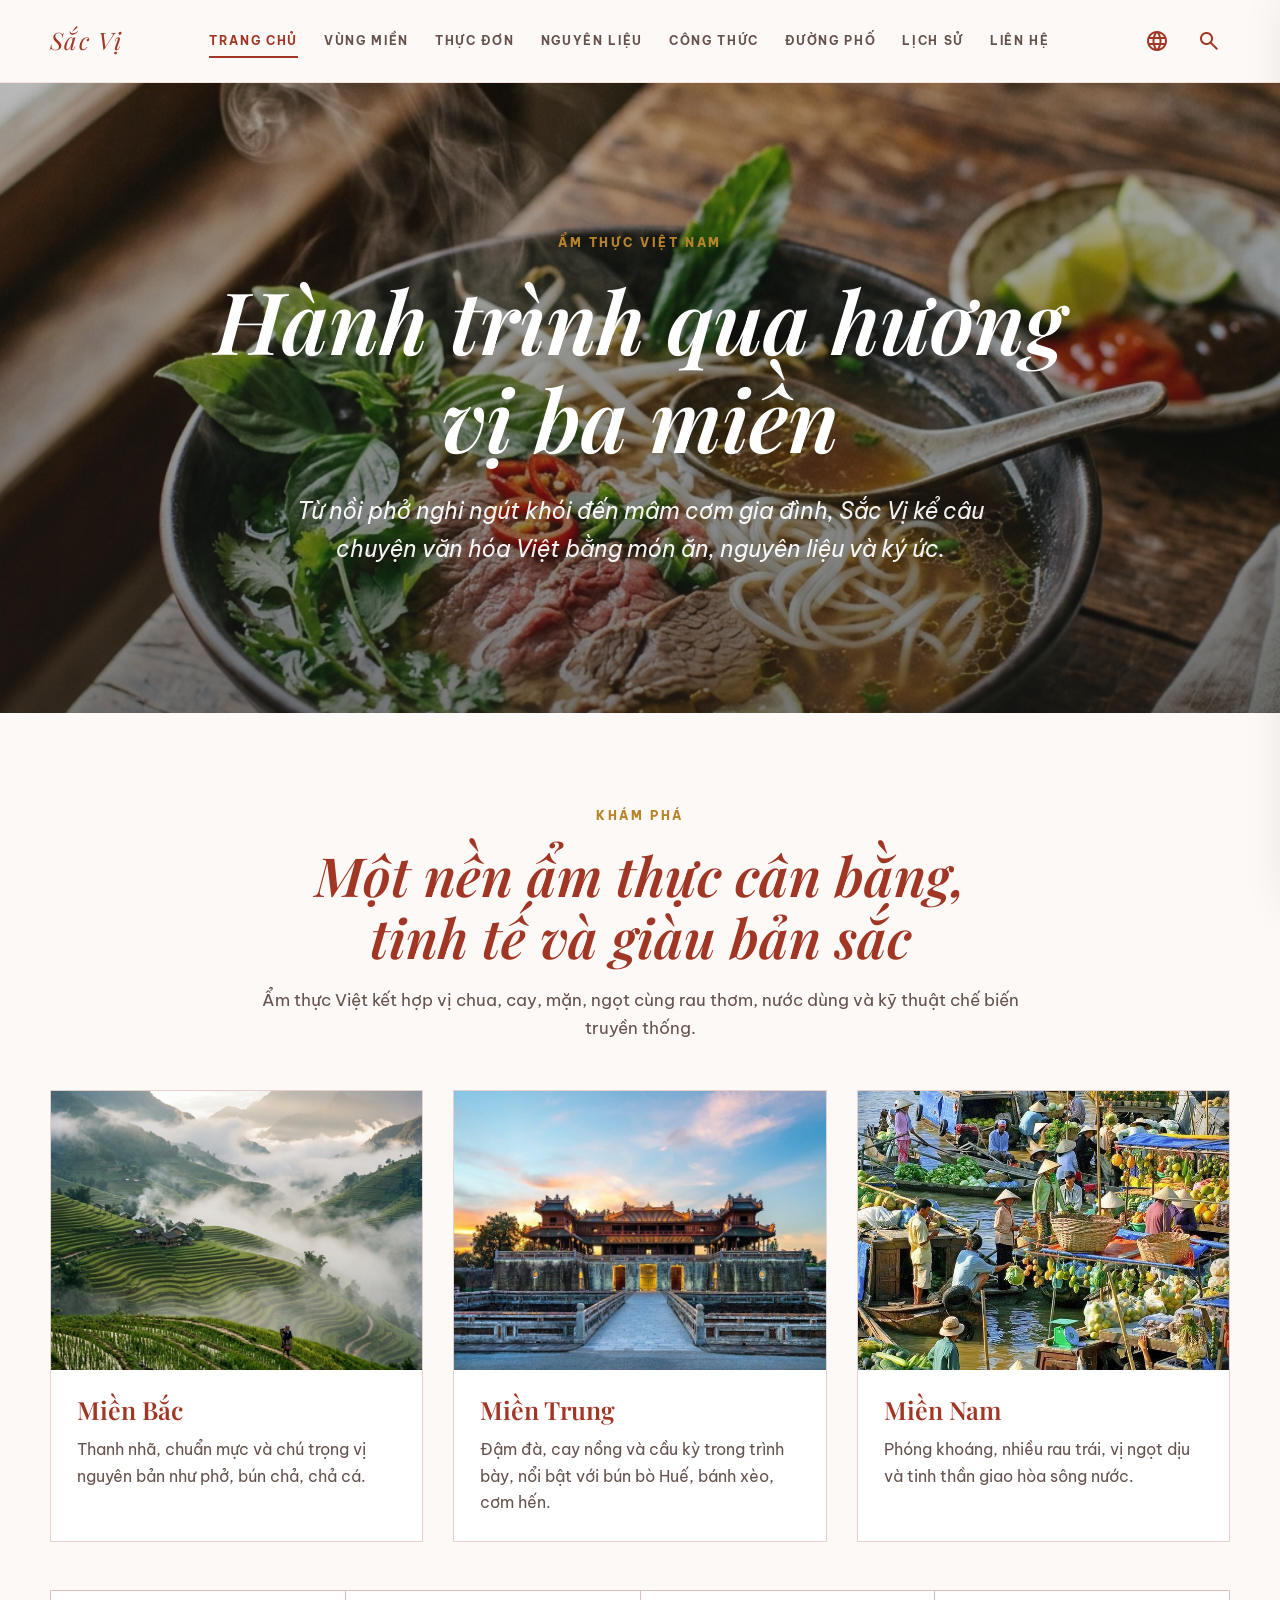
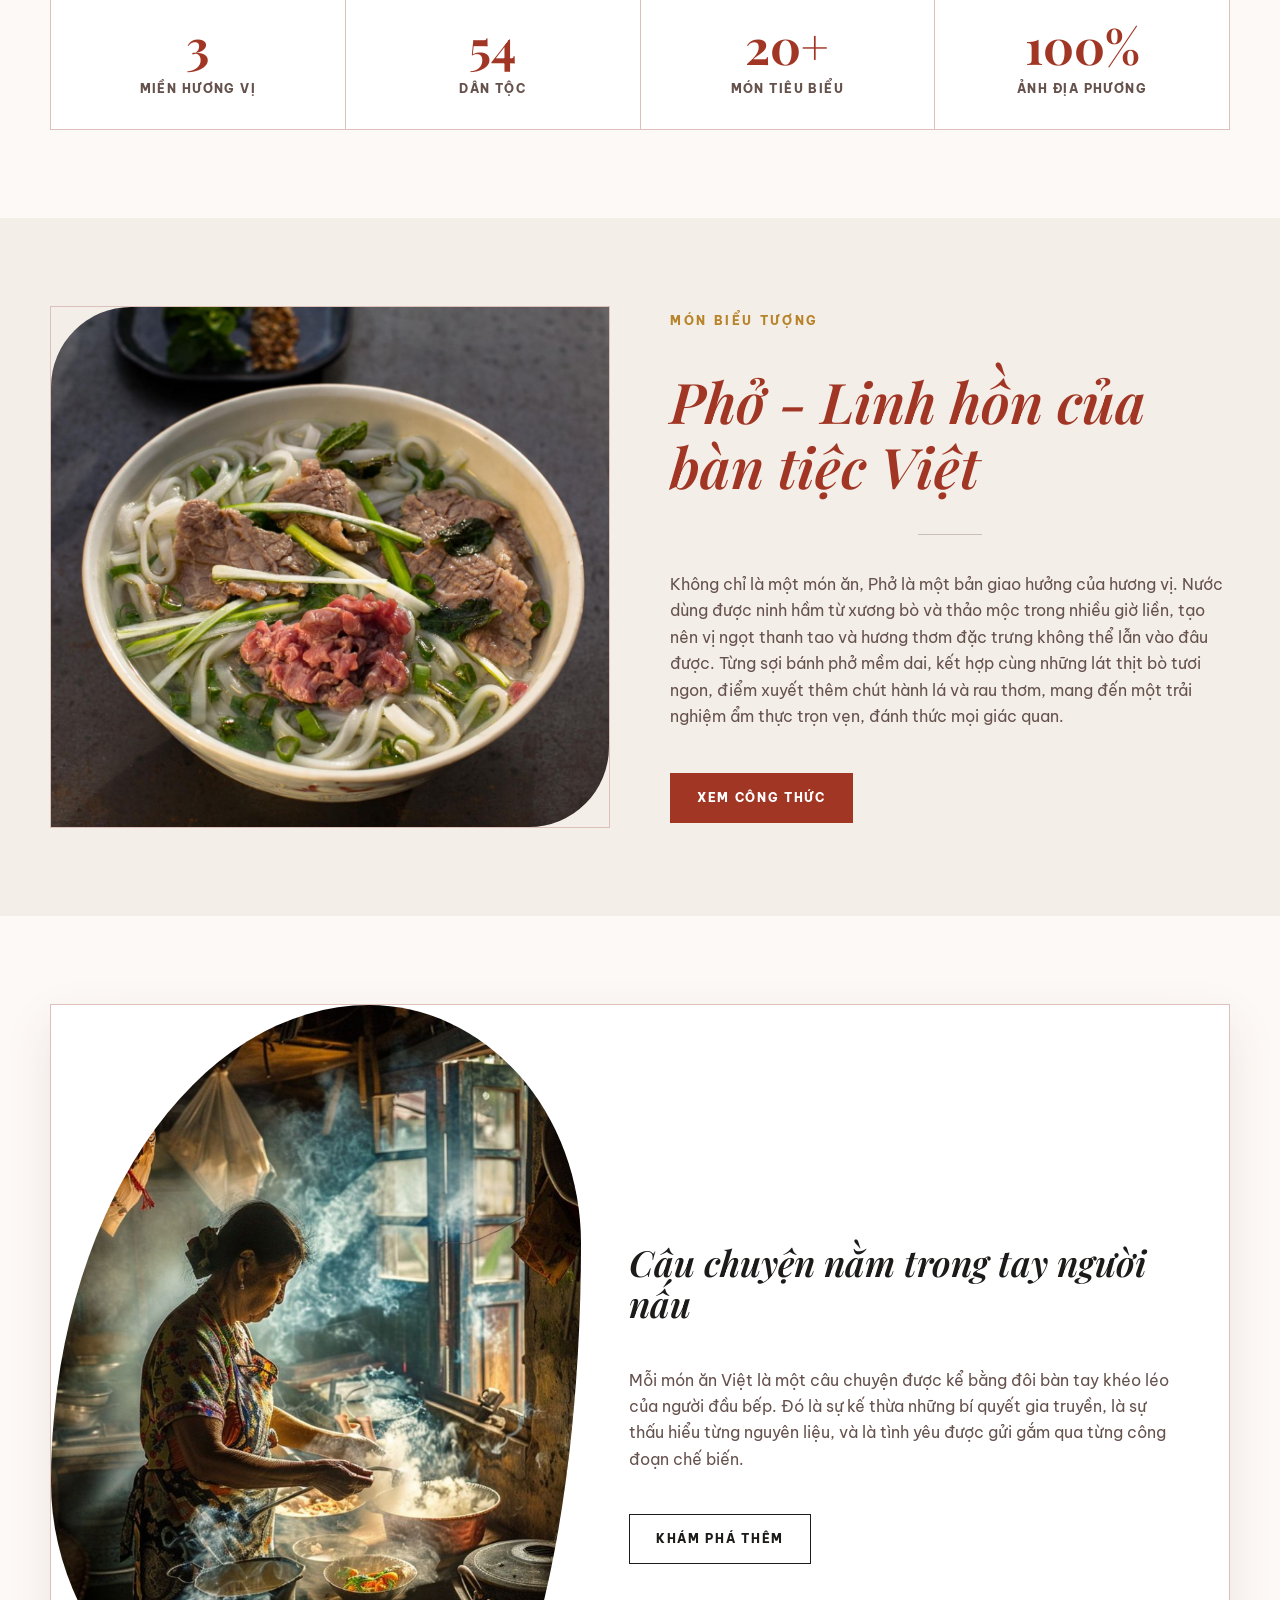
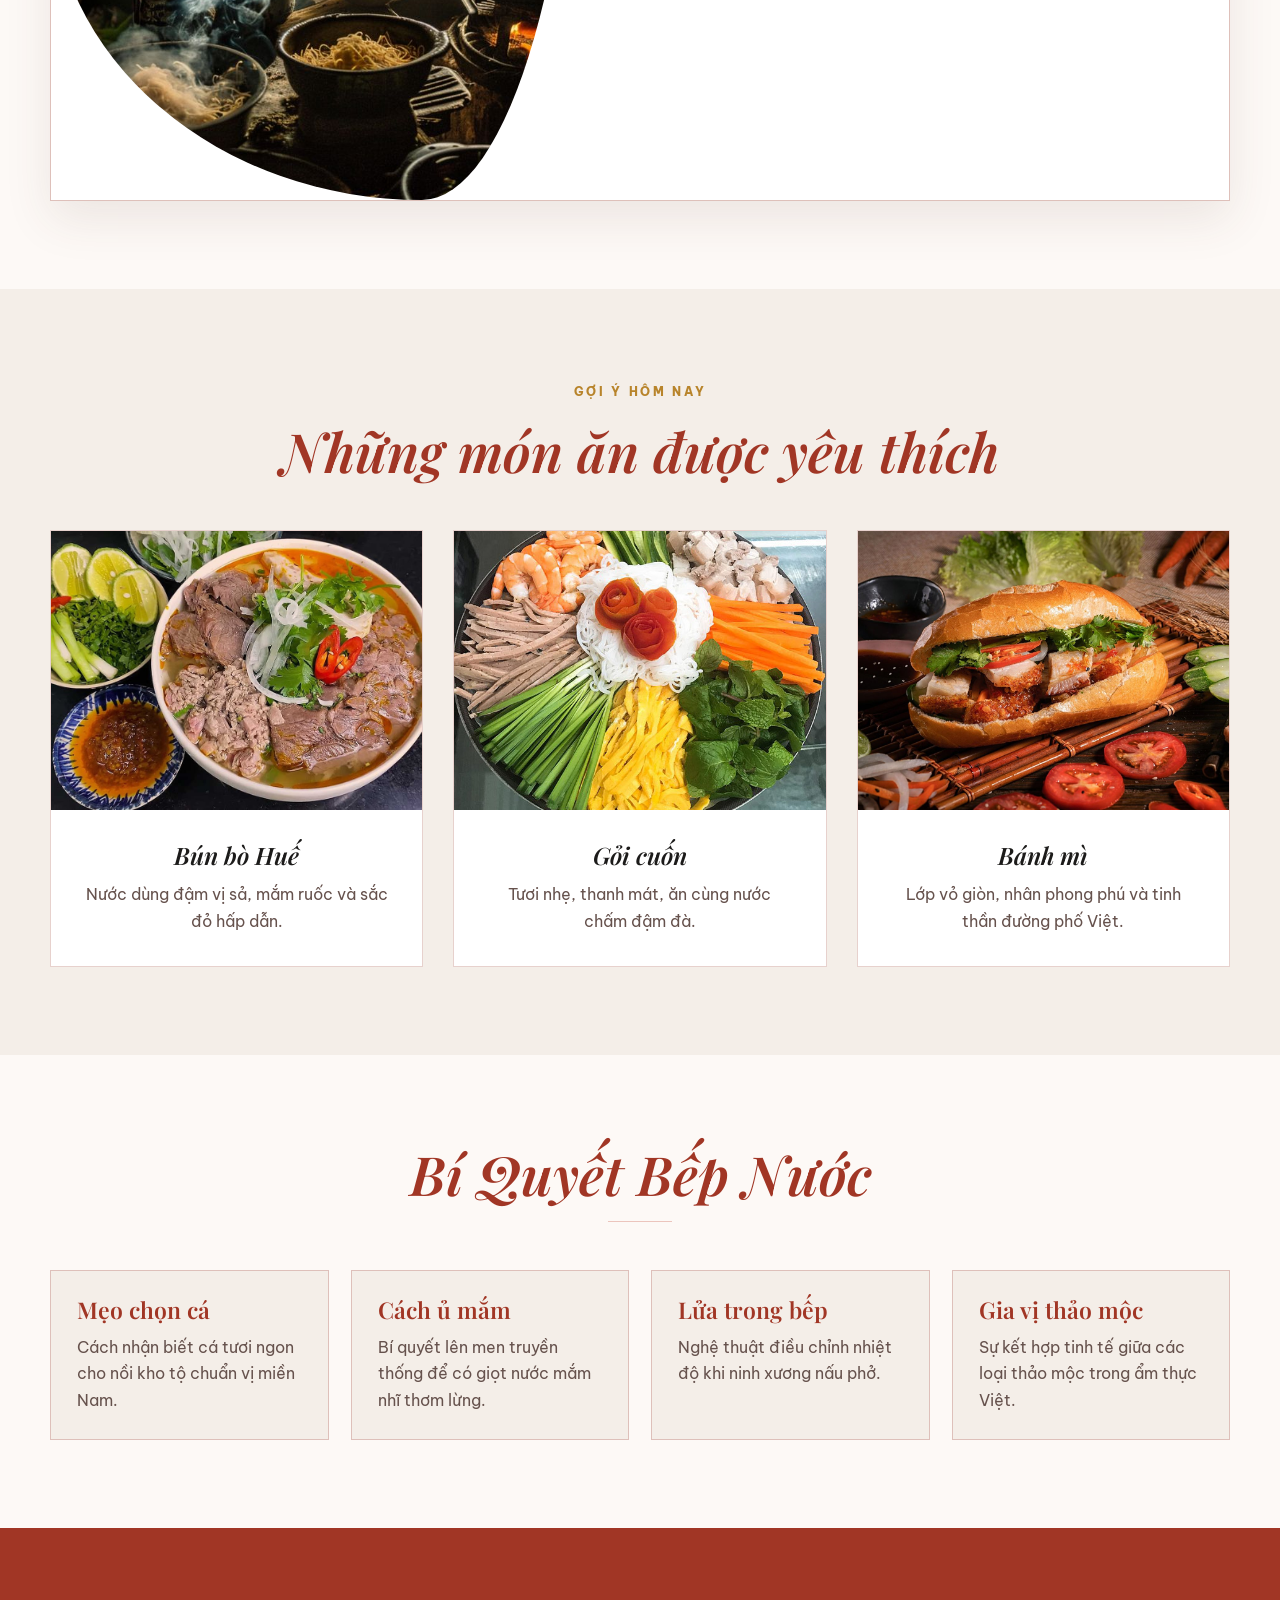
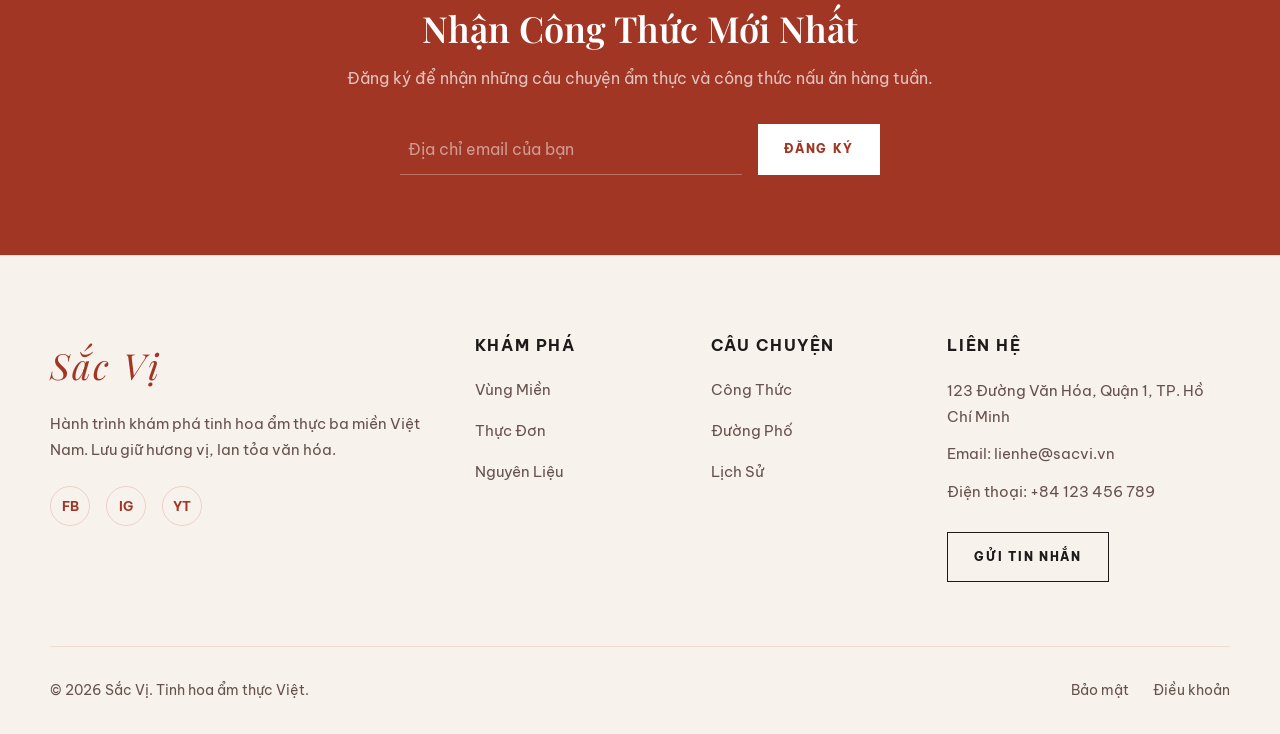
==== commit f6746e98: "style: selectively apply artistic border radii and fix border clash" ====
--- a/index.html
+++ b/index.html
@@ -80,7 +80,7 @@
             </div>
             <div class="card-grid card-grid--three">
                 <article class="card reveal" data-card-link="vung-mien.html#mien-bac" role="link" tabindex="0">
-                    <div class="card__image"><img alt="Ẩm thực miền Bắc" class="art-radius-arch" src="assets/img/north.png"></div>
+                    <div class="card__image"><img alt="Ẩm thực miền Bắc" src="assets/img/north.png"></div>
                     <div class="card__body">
                         <h3>Miền Bắc</h3>
                         <p>Thanh nhã, chuẩn mực và chú trọng vị nguyên bản như phở, bún chả, chả cá.</p>
@@ -88,7 +88,7 @@
                 </article>
                 <article class="card reveal delay-100" data-card-link="vung-mien.html#mien-trung" role="link"
                          tabindex="0">
-                    <div class="card__image"><img alt="Ẩm thực miền Trung" class="art-radius-arch" src="assets/img/central.png"></div>
+                    <div class="card__image"><img alt="Ẩm thực miền Trung" src="assets/img/central.png"></div>
                     <div class="card__body">
                         <h3>Miền Trung</h3>
                         <p>Đậm đà, cay nồng và cầu kỳ trong trình bày, nổi bật với bún bò Huế, bánh xèo, cơm hến.</p>
@@ -96,7 +96,7 @@
                 </article>
                 <article class="card reveal delay-200" data-card-link="vung-mien.html#mien-nam" role="link"
                          tabindex="0">
-                    <div class="card__image"><img alt="Ẩm thực miền Nam" class="art-radius-arch" src="assets/img/south.png"></div>
+                    <div class="card__image"><img alt="Ẩm thực miền Nam" src="assets/img/south.png"></div>
                     <div class="card__body">
                         <h3>Miền Nam</h3>
                         <p>Phóng khoáng, nhiều rau trái, vị ngọt dịu và tinh thần giao hòa sông nước.</p>
@@ -116,7 +116,7 @@
     <section class="section section--warm">
         <div class="container">
             <div class="feature">
-                <div class="feature__image editorial-border reveal-left"><img alt="Tô phở Việt Nam" class="art-radius-leaf" src="assets/img/pho-hero.png"></div>
+                <div class="feature__image reveal-left"><img alt="Tô phở Việt Nam" class="art-radius-leaf" src="assets/img/pho-hero.png"></div>
                 <div class="feature__content reveal-right">
                     <span class="eyebrow mb-2">Món biểu tượng</span>
                     <h2>Phở - Linh hồn của bàn tiệc Việt</h2>
@@ -135,7 +135,7 @@
     <!-- Story Panel -->
     <section class="section">
         <div class="container">
-            <div class="story-panel story-panel--editorial editorial-border reveal">
+            <div class="story-panel story-panel--editorial reveal">
                 <div class="story-panel__image">
                     <img alt="Nghệ nhân cuốn gỏi cuốn" class="art-radius-organic-1" src="assets/img/dau-bep.png">
                 </div>
@@ -160,19 +160,19 @@
             <div class="card-grid card-grid--three">
                 <article class="card editorial-border reveal" data-card-link="thuc-don.html#mon-nuoc" role="link"
                          tabindex="0">
-                    <div class="card__image"><img alt="Bún bò Huế" class="art-radius-organic-2" src="assets/img/bun-bo-hue.jpg"></div>
+                    <div class="card__image"><img alt="Bún bò Huế" src="assets/img/bun-bo-hue.jpg"></div>
                     <div class="card__body"><h3>Bún bò Huế</h3>
                         <p>Nước dùng đậm vị sả, mắm ruốc và sắc đỏ hấp dẫn.</p></div>
                 </article>
                 <article class="card editorial-border reveal delay-100" data-card-link="thuc-don.html#khai-vi"
                          role="link" tabindex="0">
-                    <div class="card__image"><img alt="Gỏi cuốn tôm thịt" class="art-radius-organic-2" src="assets/img/goi-cuon-tom-thit.jpg"></div>
+                    <div class="card__image"><img alt="Gỏi cuốn tôm thịt" src="assets/img/goi-cuon-tom-thit.jpg"></div>
                     <div class="card__body"><h3>Gỏi cuốn</h3>
                         <p>Tươi nhẹ, thanh mát, ăn cùng nước chấm đậm đà.</p></div>
                 </article>
                 <article class="card editorial-border reveal delay-200" data-card-link="duong-pho.html" role="link"
                          tabindex="0">
-                    <div class="card__image"><img alt="Bánh mì Việt Nam" class="art-radius-organic-2" src="assets/img/banh-mi.png"></div>
+                    <div class="card__image"><img alt="Bánh mì Việt Nam" src="assets/img/banh-mi.png"></div>
                     <div class="card__body"><h3>Bánh mì</h3>
                         <p>Lớp vỏ giòn, nhân phong phú và tinh thần đường phố Việt.</p></div>
                 </article>
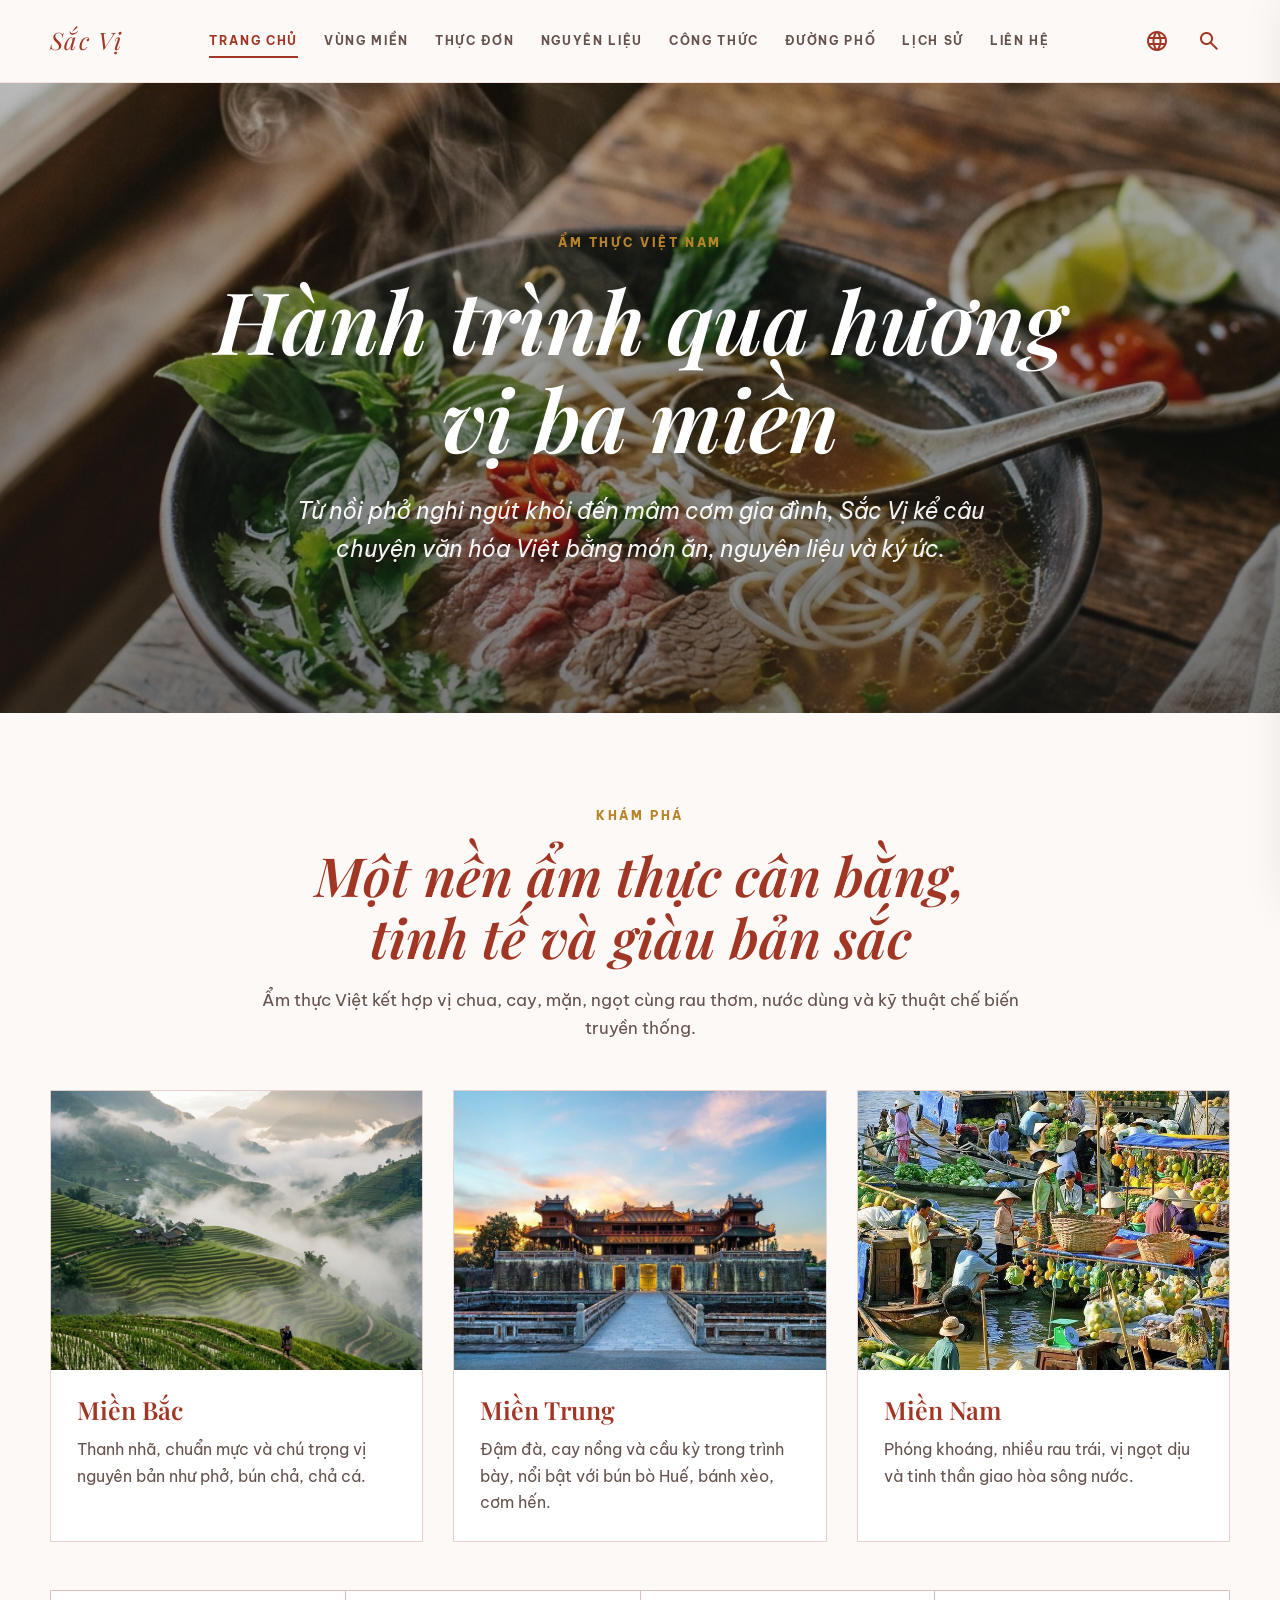
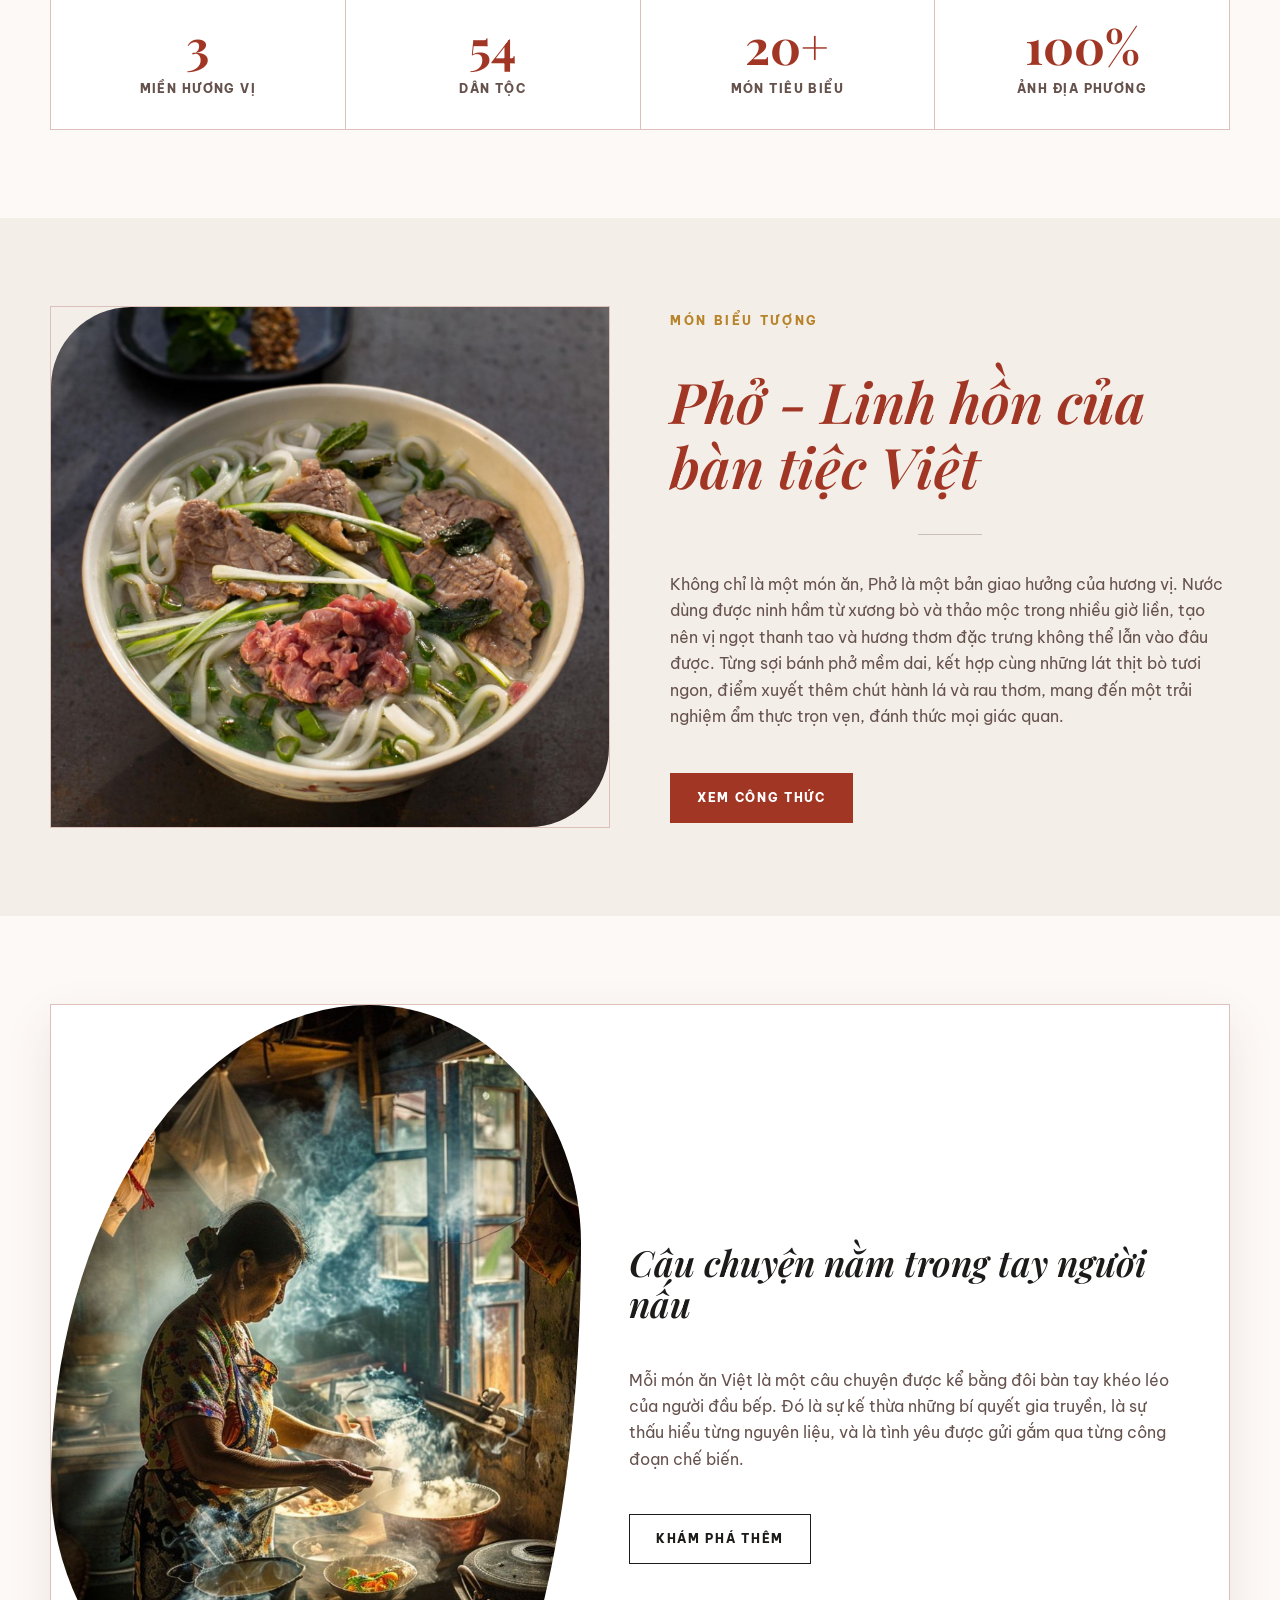
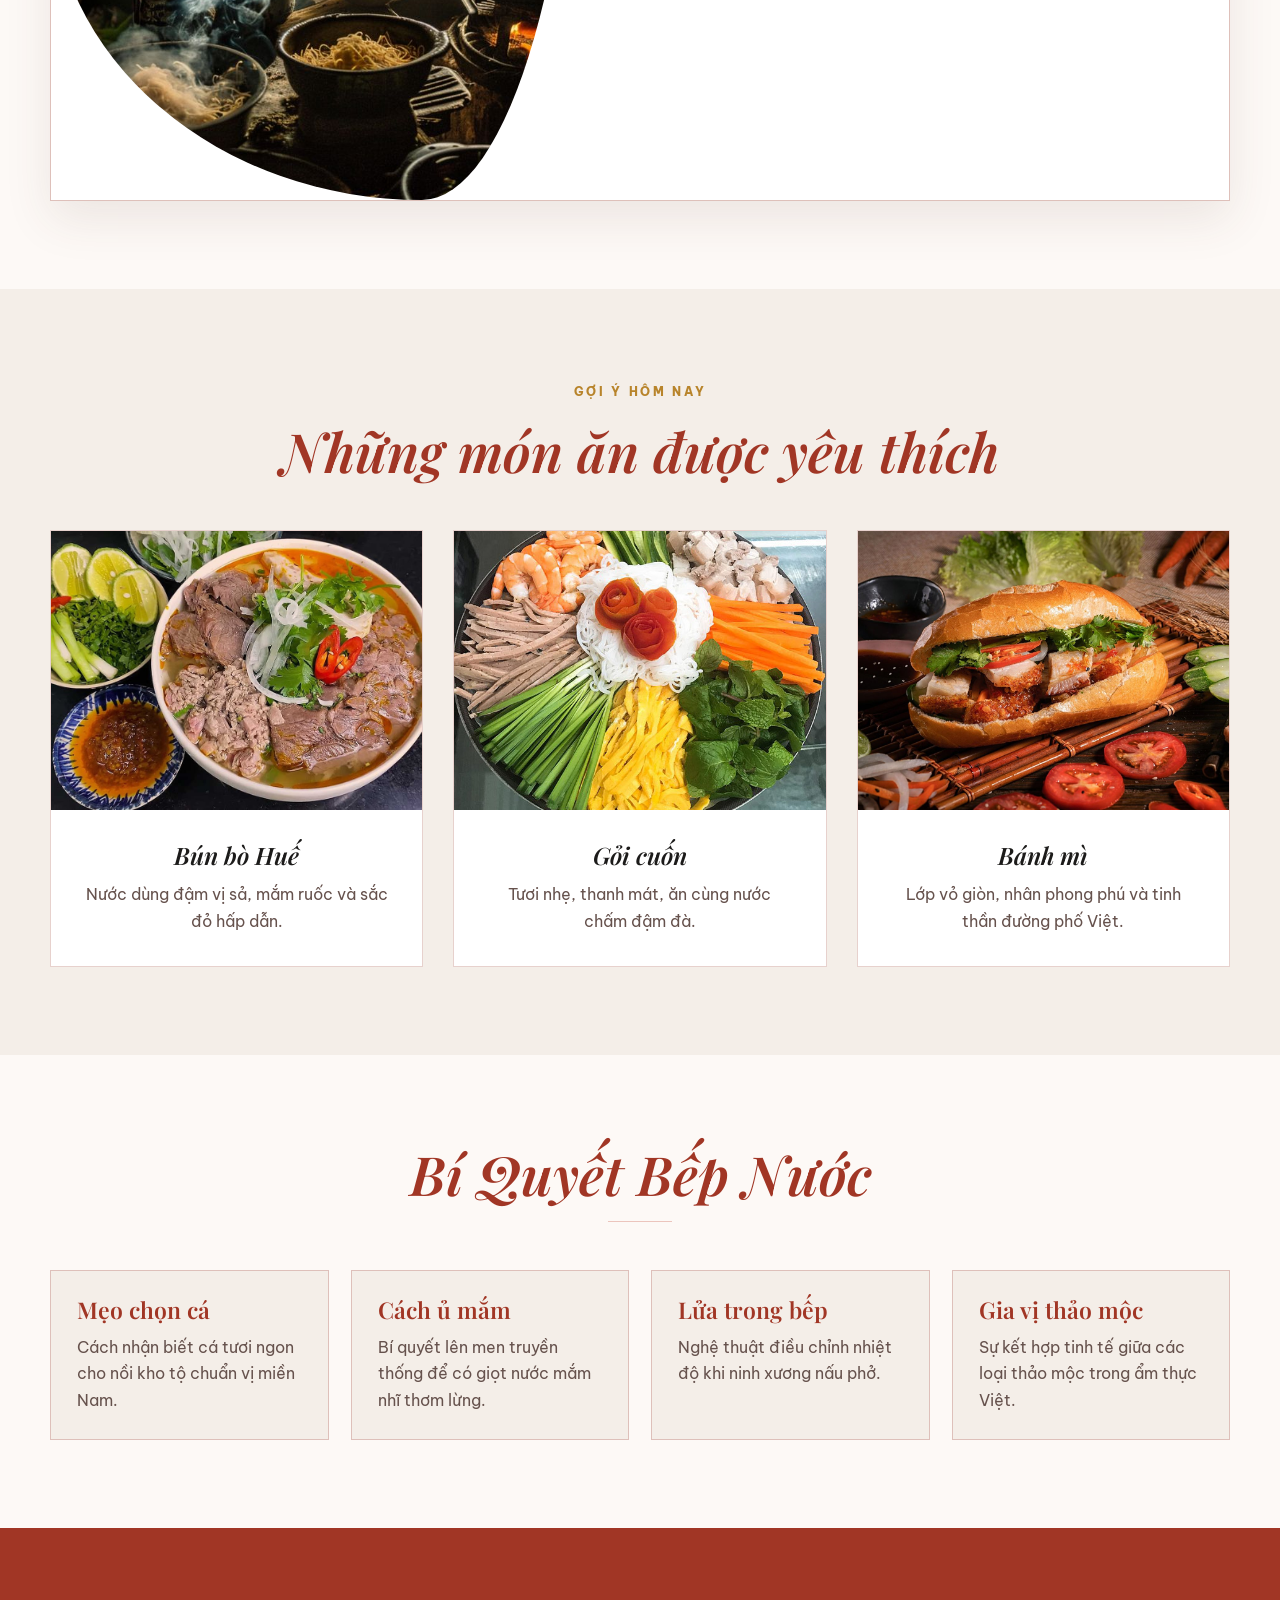
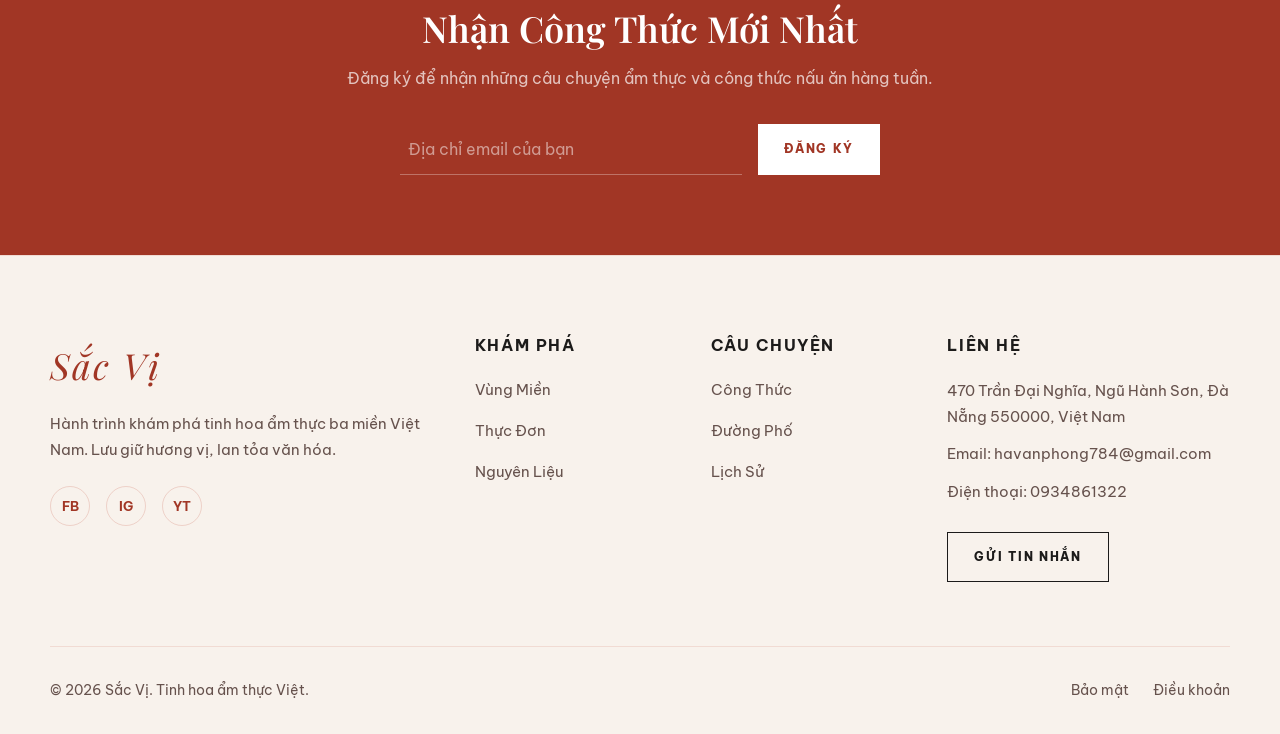
==== commit 6a165b3a: "chore: update contact info in footer across all pages" ====
--- a/index.html
+++ b/index.html
@@ -252,9 +252,9 @@
             </div>
             <div class="footer-col">
                 <h4>Liên Hệ</h4>
-                <p>123 Đường Văn Hóa, Quận 1, TP. Hồ Chí Minh</p>
-                <p>Email: lienhe@sacvi.vn</p>
-                <p>Điện thoại: +84 123 456 789</p>
+                <p>470 Trần Đại Nghĩa, Ngũ Hành Sơn, Đà Nẵng 550000, Việt Nam</p>
+                <p>Email: havanphong784@gmail.com</p>
+                <p>Điện thoại: 0934861322</p>
                 <a class="button button--outline mt-4" href="lien-he.html">Gửi tin nhắn</a>
             </div>
         </div>
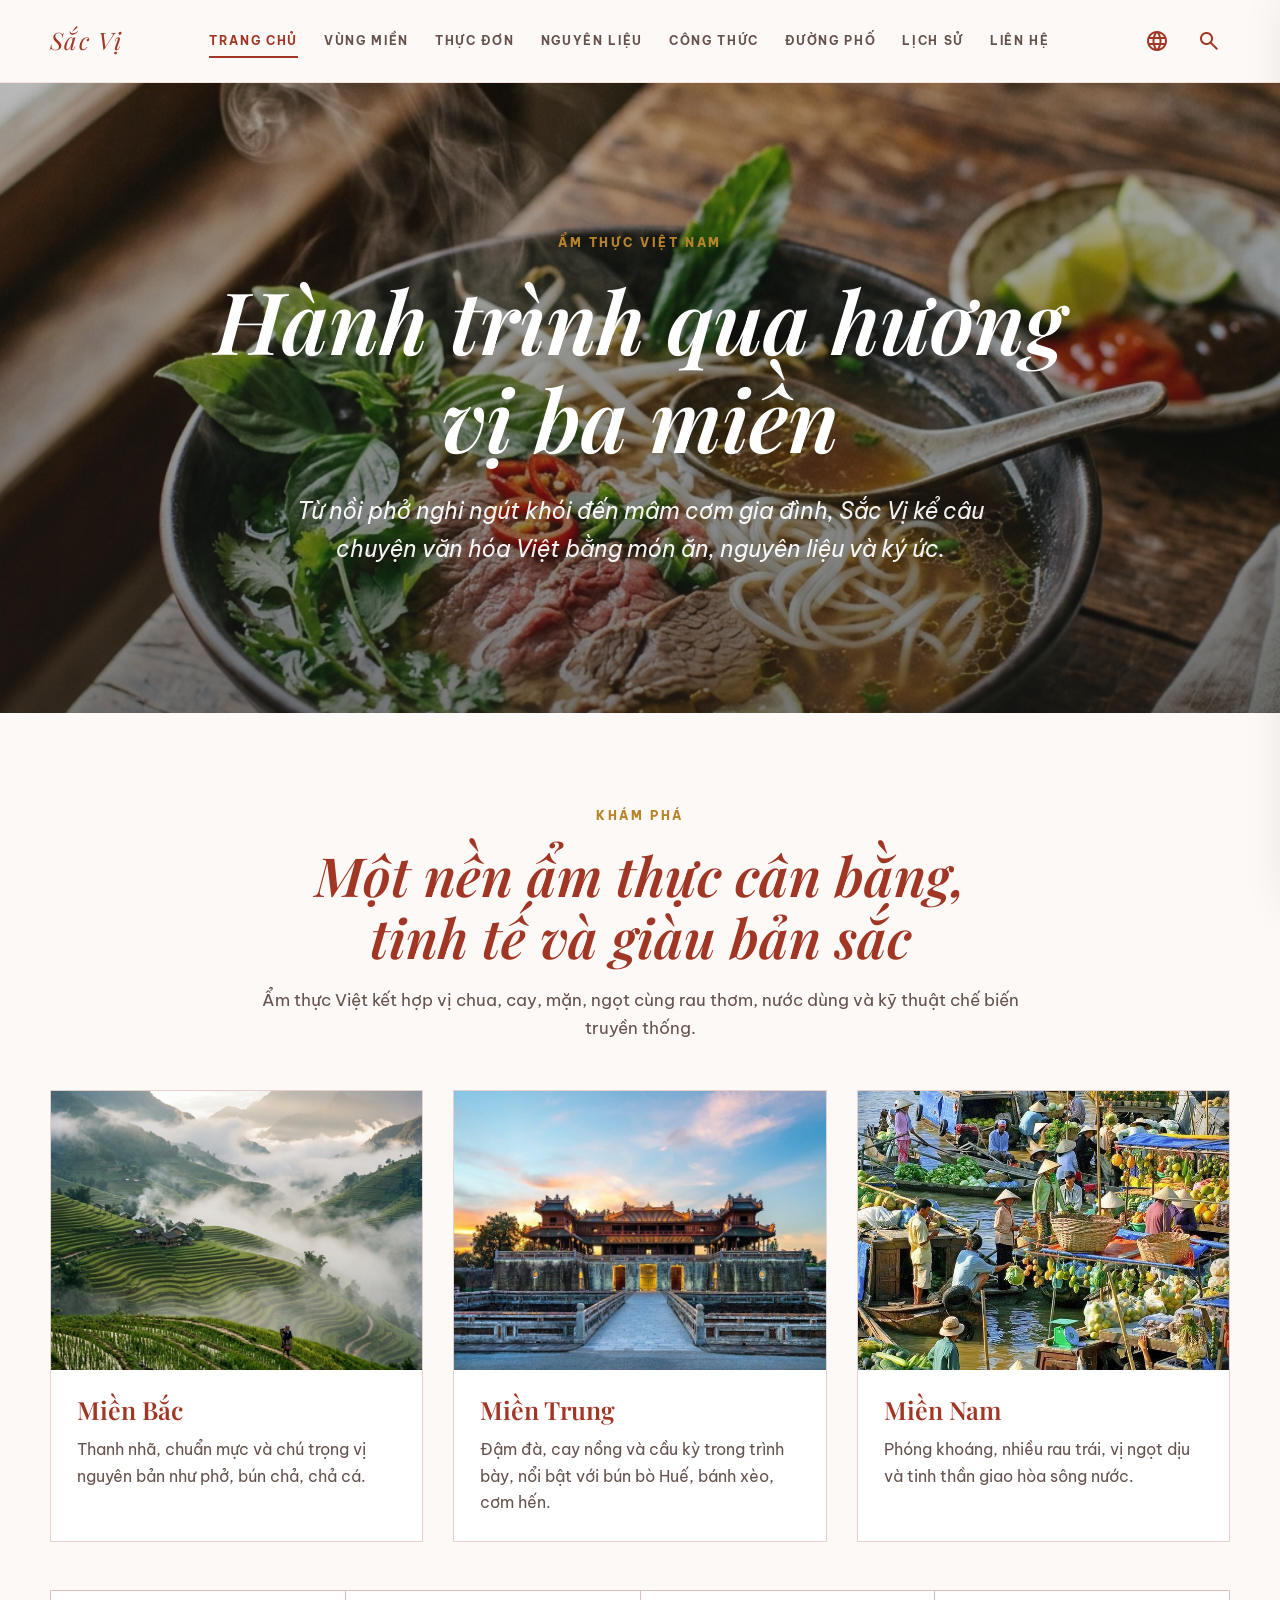
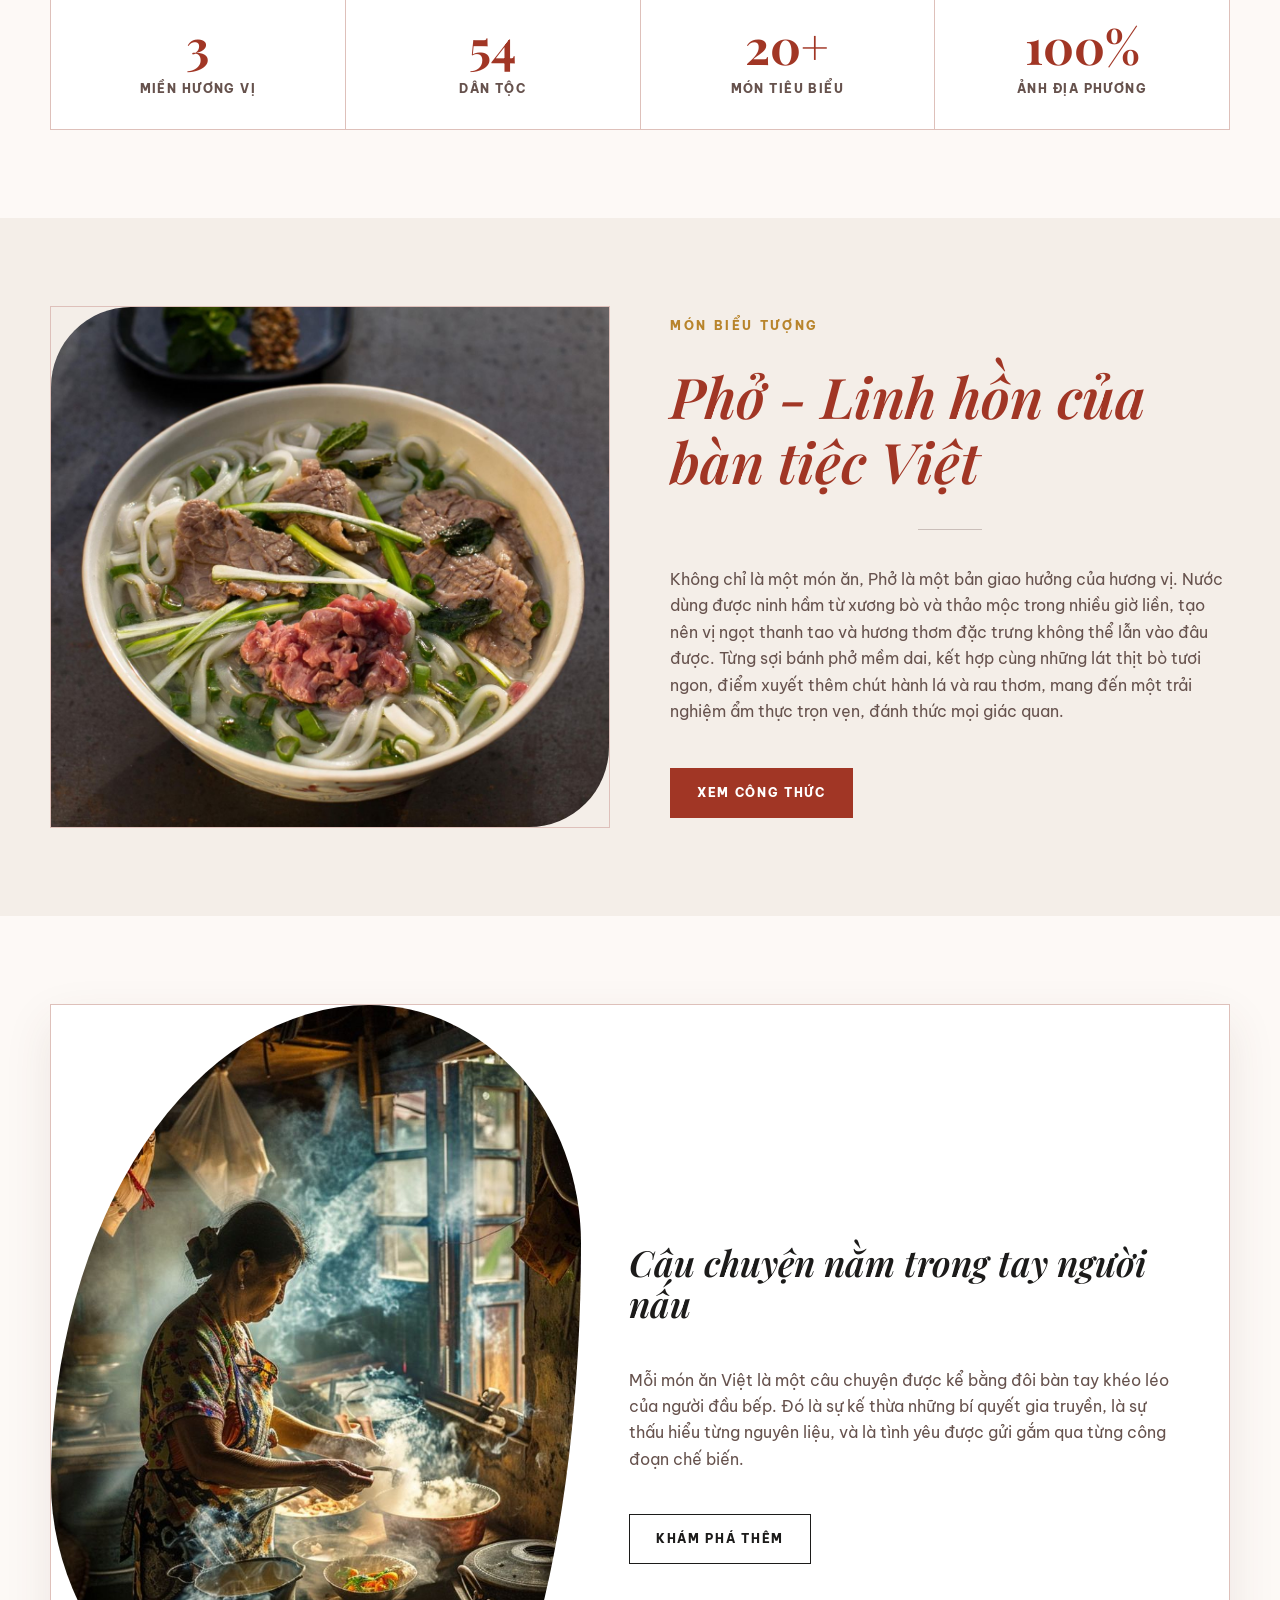
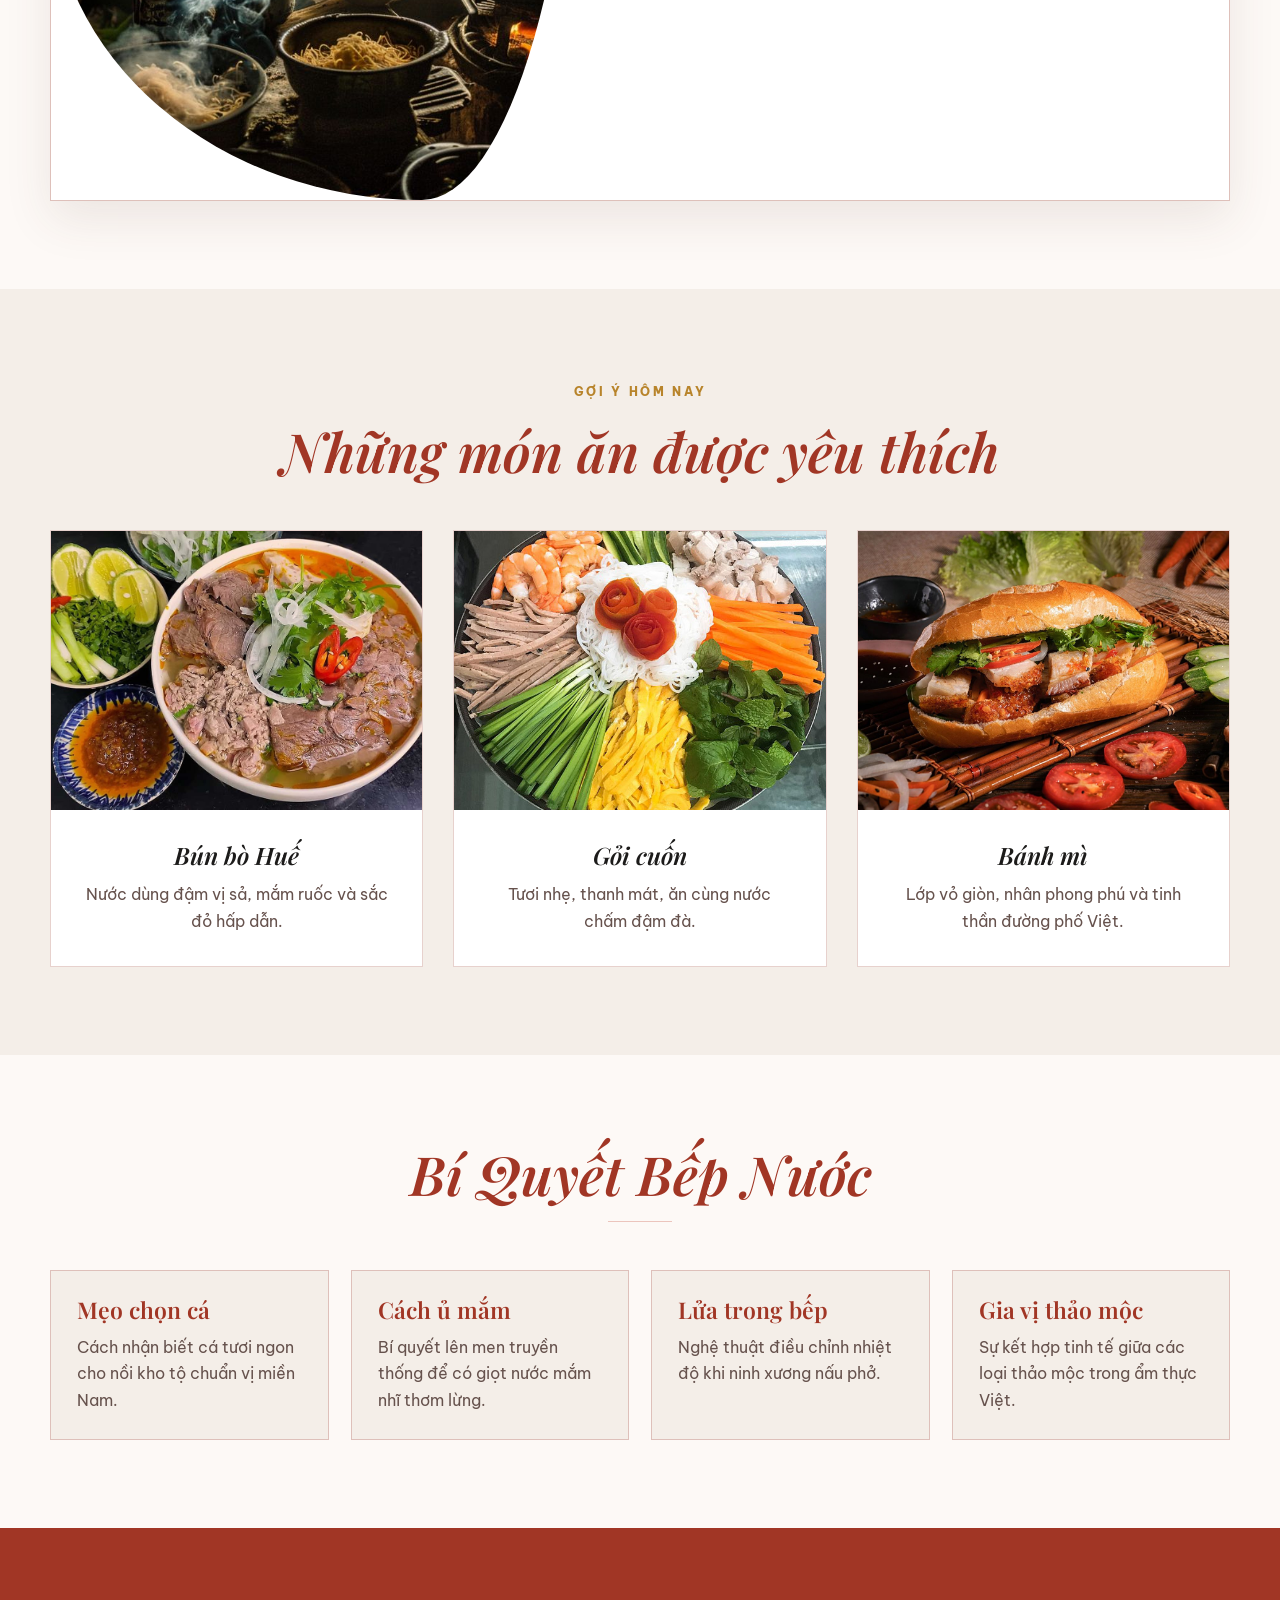
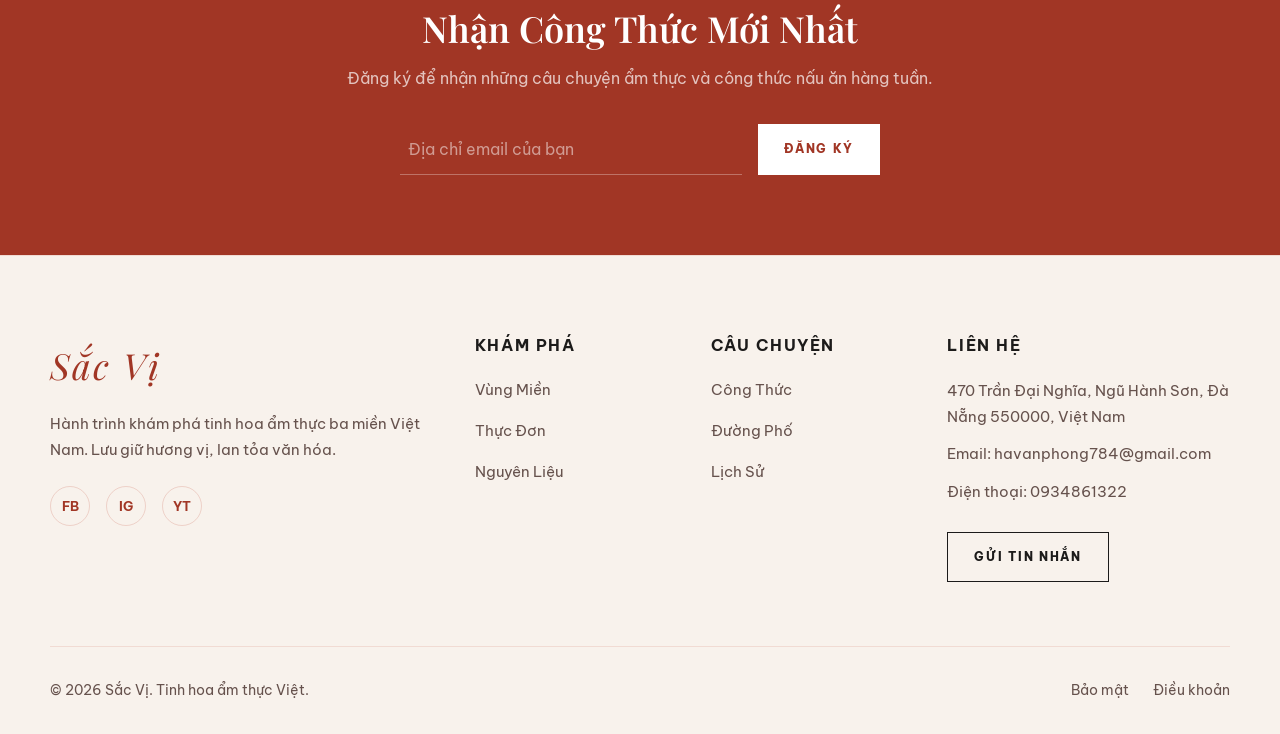
==== commit 261efbf8: "standardize variable name" ====
--- a/index.html
+++ b/index.html
@@ -1,49 +1,67 @@
-<!DOCTYPE html>
+<!doctype html>
 <html lang="vi">
-<head>
-    <meta charset="utf-8">
-    <meta content="width=device-width, initial-scale=1.0" name="viewport">
+  <head>
+    <meta charset="utf-8" />
+    <meta content="width=device-width, initial-scale=1.0" name="viewport" />
     <title>Sắc Vị - Hành trình qua hương vị ba miền</title>
-    <meta content="Sắc Vị - Khám phá ẩm thực Việt Nam qua hương vị ba miền Bắc - Trung - Nam. Công thức, nguyên liệu và câu chuyện văn hóa sau mỗi món ăn."
-          name="description">
-    <link href="https://fonts.googleapis.com" rel="preconnect">
-    <link crossorigin href="https://fonts.gstatic.com" rel="preconnect">
-    <link href="https://fonts.googleapis.com/css2?family=Material+Symbols+Outlined:wght,FILL@100..700,0..1&family=Be+Vietnam+Pro:ital,wght@0,300;0,400;0,500;0,600;0,700;1,400&family=Playfair+Display:ital,wght@0,400;0,600;0,700;1,400;1,600;1,700&display=swap"
-          rel="stylesheet">
-    <link href="css/style.css" rel="stylesheet">
-</head>
-<body>
-<header class="site-header">
-    <div class="container site-header__inner">
+    <meta
+      content="Sắc Vị - Khám phá ẩm thực Việt Nam qua hương vị ba miền Bắc - Trung - Nam. Công thức, nguyên liệu và câu chuyện văn hóa sau mỗi món ăn."
+      name="description"
+    />
+    <link href="https://fonts.googleapis.com" rel="preconnect" />
+    <link crossorigin href="https://fonts.gstatic.com" rel="preconnect" />
+    <link
+      href="https://fonts.googleapis.com/css2?family=Material+Symbols+Outlined:wght,FILL@100..700,0..1&family=Be+Vietnam+Pro:ital,wght@0,300;0,400;0,500;0,600;0,700;1,400&family=Playfair+Display:ital,wght@0,400;0,600;0,700;1,400;1,600;1,700&display=swap"
+      rel="stylesheet"
+    />
+    <link href="css/style.css" rel="stylesheet" />
+  </head>
+  <body>
+    <header class="site-header">
+      <div class="container site-header__inner">
         <a class="brand" href="index.html">Sắc Vị</a>
         <nav aria-label="Điều hướng chính" class="site-nav">
-            <a href="index.html" id="nav-index">Trang chủ</a>
-            <a href="vung-mien.html" id="nav-vung-mien">Vùng miền</a>
-            <a href="thuc-don.html" id="nav-thuc-don">Thực đơn</a>
-            <a href="nguyen-lieu.html" id="nav-nguyen-lieu">Nguyên liệu</a>
-            <a href="cong-thuc.html" id="nav-cong-thuc">Công thức</a>
-            <a href="duong-pho.html" id="nav-duong-pho">Đường phố</a>
-            <a href="lich-su.html" id="nav-lich-su">Lịch sử</a>
-            <a href="lien-he.html" id="nav-lien-he">Liên hệ</a>
+          <a href="index.html" id="navIndex">Trang chủ</a>
+          <a href="vung-mien.html" id="navVungMien">Vùng miền</a>
+          <a href="thuc-don.html" id="navThucDon">Thực đơn</a>
+          <a href="nguyen-lieu.html" id="navNguyenLieu">Nguyên liệu</a>
+          <a href="cong-thuc.html" id="navCongThuc">Công thức</a>
+          <a href="duong-pho.html" id="navDuongPho">Đường phố</a>
+          <a href="lich-su.html" id="navLichSu">Lịch sử</a>
+          <a href="lien-he.html" id="navLienHe">Liên hệ</a>
         </nav>
         <div class="header-actions">
-            <button aria-label="Ngôn ngữ" class="icon-button" type="button"><span class="material-symbols-outlined">language</span>
-            </button>
-            <button aria-label="Tìm kiếm" class="icon-button" type="button"><span class="material-symbols-outlined">search</span>
-            </button>
-            <button aria-label="Mở menu" class="icon-button menu-button" data-menu-toggle type="button"><span
-                    class="material-symbols-outlined">menu</span></button>
-        </div>
-    </div>
-</header>
-
-<aside aria-label="Điều hướng di động" class="mobile-nav" id="mobileMenu">
-    <div class="mobile-nav__head">
+          <button aria-label="Ngôn ngữ" class="icon-button" type="button">
+            <span class="material-symbols-outlined">language</span>
+          </button>
+          <button aria-label="Tìm kiếm" class="icon-button" type="button">
+            <span class="material-symbols-outlined">search</span>
+          </button>
+          <button
+            aria-label="Mở menu"
+            class="icon-button menu-button"
+            data-menu-toggle
+            type="button"
+          >
+            <span class="material-symbols-outlined">menu</span>
+          </button>
+        </div>
+      </div>
+    </header>
+
+    <aside aria-label="Điều hướng di động" class="mobile-nav" id="mobileMenu">
+      <div class="mobile-nav__head">
         <a class="brand" href="index.html">Sắc Vị</a>
-        <button aria-label="Đóng menu" class="icon-button" data-menu-toggle type="button"><span
-                class="material-symbols-outlined">close</span></button>
-    </div>
-    <nav class="mobile-nav__links">
+        <button
+          aria-label="Đóng menu"
+          class="icon-button"
+          data-menu-toggle
+          type="button"
+        >
+          <span class="material-symbols-outlined">close</span>
+        </button>
+      </div>
+      <nav class="mobile-nav__links">
         <a href="index.html">Trang chủ</a>
         <a href="vung-mien.html">Vùng miền</a>
         <a href="thuc-don.html">Thực đơn</a>
@@ -52,221 +70,327 @@
         <a href="duong-pho.html">Đường phố</a>
         <a href="lich-su.html">Lịch sử</a>
         <a href="lien-he.html">Liên hệ</a>
-    </nav>
-</aside>
-<div class="menu-overlay" data-menu-toggle id="mobileMenuOverlay"></div>
-
-<main>
-    <!-- Hero -->
-    <section class="hero">
-        <video autoplay class="hero__media" loop muted playsinline poster="assets/img/hero_pho.png"
-               src="assets/video/cooking.mp4"></video>
+      </nav>
+    </aside>
+    <div class="menu-overlay" data-menu-toggle id="mobileMenuOverlay"></div>
+
+    <main>
+      <section class="hero">
+        <video
+          autoplay
+          class="hero__media"
+          loop
+          muted
+          playsinline
+          poster="assets/img/hero_pho.png"
+          src="assets/video/cooking.mp4"
+        ></video>
         <div class="hero__content">
-            <span class="eyebrow">Ẩm thực Việt Nam</span>
-            <h1>Hành trình qua hương vị ba miền</h1>
-            <p>Từ nồi phở nghi ngút khói đến mâm cơm gia đình, Sắc Vị kể câu chuyện văn hóa Việt bằng món ăn, nguyên
-                liệu và ký ức.</p>
-        </div>
-    </section>
-
-    <!-- Giới thiệu -->
-    <section class="section">
-        <div class="container">
-            <div class="section-heading section-heading--center reveal">
-                <span class="eyebrow">Khám phá</span>
-                <h2>Một nền ẩm thực cân bằng, tinh tế và giàu bản sắc</h2>
-                <p>Ẩm thực Việt kết hợp vị chua, cay, mặn, ngọt cùng rau thơm, nước dùng và kỹ thuật chế biến truyền
-                    thống.</p>
-            </div>
-            <div class="card-grid card-grid--three">
-                <article class="card reveal" data-card-link="vung-mien.html#mien-bac" role="link" tabindex="0">
-                    <div class="card__image"><img alt="Ẩm thực miền Bắc" src="assets/img/north.png"></div>
-                    <div class="card__body">
-                        <h3>Miền Bắc</h3>
-                        <p>Thanh nhã, chuẩn mực và chú trọng vị nguyên bản như phở, bún chả, chả cá.</p>
-                    </div>
-                </article>
-                <article class="card reveal delay-100" data-card-link="vung-mien.html#mien-trung" role="link"
-                         tabindex="0">
-                    <div class="card__image"><img alt="Ẩm thực miền Trung" src="assets/img/central.png"></div>
-                    <div class="card__body">
-                        <h3>Miền Trung</h3>
-                        <p>Đậm đà, cay nồng và cầu kỳ trong trình bày, nổi bật với bún bò Huế, bánh xèo, cơm hến.</p>
-                    </div>
-                </article>
-                <article class="card reveal delay-200" data-card-link="vung-mien.html#mien-nam" role="link"
-                         tabindex="0">
-                    <div class="card__image"><img alt="Ẩm thực miền Nam" src="assets/img/south.png"></div>
-                    <div class="card__body">
-                        <h3>Miền Nam</h3>
-                        <p>Phóng khoáng, nhiều rau trái, vị ngọt dịu và tinh thần giao hòa sông nước.</p>
-                    </div>
-                </article>
-            </div>
-            <div class="stat-strip reveal">
-                <div class="stat-item"><strong>3</strong><span>Miền hương vị</span></div>
-                <div class="stat-item"><strong>54</strong><span>Dân tộc</span></div>
-                <div class="stat-item"><strong>20+</strong><span>Món tiêu biểu</span></div>
-                <div class="stat-item"><strong>100%</strong><span>Ảnh địa phương</span></div>
-            </div>
-        </div>
-    </section>
-
-    <!-- Feature Split -->
-    <section class="section section--warm">
-        <div class="container">
-            <div class="feature">
-                <div class="feature__image reveal-left"><img alt="Tô phở Việt Nam" class="art-radius-leaf" src="assets/img/pho-hero.png"></div>
-                <div class="feature__content reveal-right">
-                    <span class="eyebrow mb-2">Món biểu tượng</span>
-                    <h2>Phở - Linh hồn của bàn tiệc Việt</h2>
-                    <div class="editorial-divider editorial-divider--short editorial-divider--dark"></div>
-                    <p class="mb-6">Không chỉ là một món ăn, Phở là một bản giao hưởng của hương vị. Nước dùng được ninh
-                        hầm từ xương bò và thảo mộc trong nhiều giờ liền, tạo nên vị ngọt thanh tao và hương thơm đặc
-                        trưng không thể lẫn vào đâu được. Từng sợi bánh phở mềm dai, kết hợp cùng những lát thịt bò tươi
-                        ngon, điểm xuyết thêm chút hành lá và rau thơm, mang đến một trải nghiệm ẩm thực trọn vẹn, đánh
-                        thức mọi giác quan.</p>
-                    <a class="button" href="cong-thuc.html">Xem công thức</a>
-                </div>
-            </div>
-        </div>
-    </section>
-
-    <!-- Story Panel -->
-    <section class="section">
-        <div class="container">
-            <div class="story-panel story-panel--editorial reveal">
-                <div class="story-panel__image">
-                    <img alt="Nghệ nhân cuốn gỏi cuốn" class="art-radius-organic-1" src="assets/img/dau-bep.png">
-                </div>
-                <div class="story-panel__content">
-                    <h2>Câu chuyện nằm trong tay người nấu</h2>
-                    <p>Mỗi món ăn Việt là một câu chuyện được kể bằng đôi bàn tay khéo léo của người đầu bếp. Đó là sự
-                        kế thừa những bí quyết gia truyền, là sự thấu hiểu từng nguyên liệu, và là tình yêu được gửi gắm
-                        qua từng công đoạn chế biến.</p>
-                    <a class="button button--outline" href="lich-su.html">Khám phá thêm</a>
-                </div>
-            </div>
-        </div>
-    </section>
-
-    <!-- Today's picks -->
-    <section class="section section--warm">
-        <div class="container">
-            <div class="section-heading section-heading--center reveal">
-                <span class="eyebrow">Gợi ý hôm nay</span>
-                <h2>Những món ăn được yêu thích</h2>
-            </div>
-            <div class="card-grid card-grid--three">
-                <article class="card editorial-border reveal" data-card-link="thuc-don.html#mon-nuoc" role="link"
-                         tabindex="0">
-                    <div class="card__image"><img alt="Bún bò Huế" src="assets/img/bun-bo-hue.jpg"></div>
-                    <div class="card__body"><h3>Bún bò Huế</h3>
-                        <p>Nước dùng đậm vị sả, mắm ruốc và sắc đỏ hấp dẫn.</p></div>
-                </article>
-                <article class="card editorial-border reveal delay-100" data-card-link="thuc-don.html#khai-vi"
-                         role="link" tabindex="0">
-                    <div class="card__image"><img alt="Gỏi cuốn tôm thịt" src="assets/img/goi-cuon-tom-thit.jpg"></div>
-                    <div class="card__body"><h3>Gỏi cuốn</h3>
-                        <p>Tươi nhẹ, thanh mát, ăn cùng nước chấm đậm đà.</p></div>
-                </article>
-                <article class="card editorial-border reveal delay-200" data-card-link="duong-pho.html" role="link"
-                         tabindex="0">
-                    <div class="card__image"><img alt="Bánh mì Việt Nam" src="assets/img/banh-mi.png"></div>
-                    <div class="card__body"><h3>Bánh mì</h3>
-                        <p>Lớp vỏ giòn, nhân phong phú và tinh thần đường phố Việt.</p></div>
-                </article>
-            </div>
-        </div>
-    </section>
-
-    <!-- Tips Grid -->
-    <section class="section">
-        <div class="container">
-            <div class="section-heading section-heading--center reveal">
-                <h2>Bí Quyết Bếp Nước</h2>
-                <div class="editorial-divider editorial-divider--short"></div>
-            </div>
-            <div class="note-grid">
-                <article class="note-card editorial-border reveal group">
-                    <h3>Mẹo chọn cá</h3>
-                    <p>Cách nhận biết cá tươi ngon cho nồi kho tộ chuẩn vị miền Nam.</p>
-                </article>
-                <article class="note-card editorial-border reveal delay-100 group">
-                    <h3>Cách ủ mắm</h3>
-                    <p>Bí quyết lên men truyền thống để có giọt nước mắm nhĩ thơm lừng.</p>
-                </article>
-                <article class="note-card editorial-border reveal delay-200 group">
-                    <h3>Lửa trong bếp</h3>
-                    <p>Nghệ thuật điều chỉnh nhiệt độ khi ninh xương nấu phở.</p>
-                </article>
-                <article class="note-card editorial-border reveal delay-300 group">
-                    <h3>Gia vị thảo mộc</h3>
-                    <p>Sự kết hợp tinh tế giữa các loại thảo mộc trong ẩm thực Việt.</p>
-                </article>
-            </div>
-        </div>
-    </section>
-
-    <!-- Newsletter -->
-    <section class="newsletter newsletter--editorial reveal">
+          <span class="eyebrow">Ẩm thực Việt Nam</span>
+          <h1>Hành trình qua hương vị ba miền</h1>
+          <p>
+            Từ nồi phở nghi ngút khói đến mâm cơm gia đình, Sắc Vị kể câu chuyện
+            văn hóa Việt bằng món ăn, nguyên liệu và ký ức.
+          </p>
+        </div>
+      </section>
+
+      <section class="section">
+        <div class="container">
+          <div class="section-heading section-heading--center reveal">
+            <span class="eyebrow">Khám phá</span>
+            <h2>Một nền ẩm thực cân bằng, tinh tế và giàu bản sắc</h2>
+            <p>
+              Ẩm thực Việt kết hợp vị chua, cay, mặn, ngọt cùng rau thơm, nước
+              dùng và kỹ thuật chế biến truyền thống.
+            </p>
+          </div>
+          <div class="card-grid card-grid--three">
+            <article
+              class="card reveal"
+              data-card-link="vung-mien.html#mien-bac"
+              role="link"
+              tabindex="0"
+            >
+              <div class="card__image">
+                <img alt="Ẩm thực miền Bắc" src="assets/img/north.png" />
+              </div>
+              <div class="card__body">
+                <h3>Miền Bắc</h3>
+                <p>
+                  Thanh nhã, chuẩn mực và chú trọng vị nguyên bản như phở, bún
+                  chả, chả cá.
+                </p>
+              </div>
+            </article>
+            <article
+              class="card reveal delay-100"
+              data-card-link="vung-mien.html#mien-trung"
+              role="link"
+              tabindex="0"
+            >
+              <div class="card__image">
+                <img alt="Ẩm thực miền Trung" src="assets/img/central.png" />
+              </div>
+              <div class="card__body">
+                <h3>Miền Trung</h3>
+                <p>
+                  Đậm đà, cay nồng và cầu kỳ trong trình bày, nổi bật với bún bò
+                  Huế, bánh xèo, cơm hến.
+                </p>
+              </div>
+            </article>
+            <article
+              class="card reveal delay-200"
+              data-card-link="vung-mien.html#mien-nam"
+              role="link"
+              tabindex="0"
+            >
+              <div class="card__image">
+                <img alt="Ẩm thực miền Nam" src="assets/img/south.png" />
+              </div>
+              <div class="card__body">
+                <h3>Miền Nam</h3>
+                <p>
+                  Phóng khoáng, nhiều rau trái, vị ngọt dịu và tinh thần giao
+                  hòa sông nước.
+                </p>
+              </div>
+            </article>
+          </div>
+          <div class="stat-strip reveal">
+            <div class="stat-item">
+              <strong>3</strong><span>Miền hương vị</span>
+            </div>
+            <div class="stat-item"><strong>54</strong><span>Dân tộc</span></div>
+            <div class="stat-item">
+              <strong>20+</strong><span>Món tiêu biểu</span>
+            </div>
+            <div class="stat-item">
+              <strong>100%</strong><span>Ảnh địa phương</span>
+            </div>
+          </div>
+        </div>
+      </section>
+
+      <section class="section section--warm">
+        <div class="container">
+          <div class="feature">
+            <div class="feature__image reveal-left">
+              <img
+                alt="Tô phở Việt Nam"
+                class="art-radius-leaf"
+                src="assets/img/pho-hero.png"
+              />
+            </div>
+            <div class="feature__content reveal-right">
+              <span class="eyebrow feature__eyebrow">Món biểu tượng</span>
+              <h2>Phở - Linh hồn của bàn tiệc Việt</h2>
+              <div
+                class="editorial-divider editorial-divider--short editorial-divider--dark"
+              ></div>
+              <p class="feature__desc">
+                Không chỉ là một món ăn, Phở là một bản giao hưởng của hương vị.
+                Nước dùng được ninh hầm từ xương bò và thảo mộc trong nhiều giờ
+                liền, tạo nên vị ngọt thanh tao và hương thơm đặc trưng không
+                thể lẫn vào đâu được. Từng sợi bánh phở mềm dai, kết hợp cùng
+                những lát thịt bò tươi ngon, điểm xuyết thêm chút hành lá và rau
+                thơm, mang đến một trải nghiệm ẩm thực trọn vẹn, đánh thức mọi
+                giác quan.
+              </p>
+              <a class="button" href="cong-thuc.html">Xem công thức</a>
+            </div>
+          </div>
+        </div>
+      </section>
+
+      <section class="section">
+        <div class="container">
+          <div class="story-panel story-panel--editorial reveal">
+            <div class="story-panel__image">
+              <img
+                alt="Nghệ nhân cuốn gỏi cuốn"
+                class="art-radius-organic-1"
+                src="assets/img/dau-bep.png"
+              />
+            </div>
+            <div class="story-panel__content">
+              <h2>Câu chuyện nằm trong tay người nấu</h2>
+              <p>
+                Mỗi món ăn Việt là một câu chuyện được kể bằng đôi bàn tay khéo
+                léo của người đầu bếp. Đó là sự kế thừa những bí quyết gia
+                truyền, là sự thấu hiểu từng nguyên liệu, và là tình yêu được
+                gửi gắm qua từng công đoạn chế biến.
+              </p>
+              <a class="button button--outline" href="lich-su.html"
+                >Khám phá thêm</a
+              >
+            </div>
+          </div>
+        </div>
+      </section>
+
+      <section class="section section--warm">
+        <div class="container">
+          <div class="section-heading section-heading--center reveal">
+            <span class="eyebrow">Gợi ý hôm nay</span>
+            <h2>Những món ăn được yêu thích</h2>
+          </div>
+          <div class="card-grid card-grid--three">
+            <article
+              class="card editorial-border reveal"
+              data-card-link="thuc-don.html#monNuoc"
+              role="link"
+              tabindex="0"
+            >
+              <div class="card__image">
+                <img alt="Bún bò Huế" src="assets/img/bun-bo-hue.jpg" />
+              </div>
+              <div class="card__body">
+                <h3>Bún bò Huế</h3>
+                <p>Nước dùng đậm vị sả, mắm ruốc và sắc đỏ hấp dẫn.</p>
+              </div>
+            </article>
+            <article
+              class="card editorial-border reveal delay-100"
+              data-card-link="thuc-don.html#khaiVi"
+              role="link"
+              tabindex="0"
+            >
+              <div class="card__image">
+                <img
+                  alt="Gỏi cuốn tôm thịt"
+                  src="assets/img/goi-cuon-tom-thit.jpg"
+                />
+              </div>
+              <div class="card__body">
+                <h3>Gỏi cuốn</h3>
+                <p>Tươi nhẹ, thanh mát, ăn cùng nước chấm đậm đà.</p>
+              </div>
+            </article>
+            <article
+              class="card editorial-border reveal delay-200"
+              data-card-link="duong-pho.html"
+              role="link"
+              tabindex="0"
+            >
+              <div class="card__image">
+                <img alt="Bánh mì Việt Nam" src="assets/img/banh-mi.png" />
+              </div>
+              <div class="card__body">
+                <h3>Bánh mì</h3>
+                <p>Lớp vỏ giòn, nhân phong phú và tinh thần đường phố Việt.</p>
+              </div>
+            </article>
+          </div>
+        </div>
+      </section>
+
+      <section class="section">
+        <div class="container">
+          <div class="section-heading section-heading--center reveal">
+            <h2>Bí Quyết Bếp Nước</h2>
+            <div class="editorial-divider editorial-divider--short"></div>
+          </div>
+          <div class="note-grid">
+            <article class="note-card editorial-border reveal group">
+              <h3>Mẹo chọn cá</h3>
+              <p>
+                Cách nhận biết cá tươi ngon cho nồi kho tộ chuẩn vị miền Nam.
+              </p>
+            </article>
+            <article class="note-card editorial-border reveal delay-100 group">
+              <h3>Cách ủ mắm</h3>
+              <p>
+                Bí quyết lên men truyền thống để có giọt nước mắm nhĩ thơm lừng.
+              </p>
+            </article>
+            <article class="note-card editorial-border reveal delay-200 group">
+              <h3>Lửa trong bếp</h3>
+              <p>Nghệ thuật điều chỉnh nhiệt độ khi ninh xương nấu phở.</p>
+            </article>
+            <article class="note-card editorial-border reveal delay-300 group">
+              <h3>Gia vị thảo mộc</h3>
+              <p>
+                Sự kết hợp tinh tế giữa các loại thảo mộc trong ẩm thực Việt.
+              </p>
+            </article>
+          </div>
+        </div>
+      </section>
+
+      <section class="newsletter newsletter--editorial reveal">
         <div class="container max-w-3xl">
-            <h2>Nhận Công Thức Mới Nhất</h2>
-            <p>Đăng ký để nhận những câu chuyện ẩm thực và công thức nấu ăn hàng tuần.</p>
-            <form class="newsletter__form">
-                <input aria-label="Email" placeholder="Địa chỉ email của bạn" required type="email">
-                <button class="button" type="submit">Đăng ký</button>
-            </form>
-        </div>
-    </section>
-
-</main>
-
-<footer class="site-footer">
-    <div class="container">
+          <h2>Nhận Công Thức Mới Nhất</h2>
+          <p>
+            Đăng ký để nhận những câu chuyện ẩm thực và công thức nấu ăn hàng
+            tuần.
+          </p>
+          <form class="newsletter__form">
+            <input
+              aria-label="Email"
+              placeholder="Địa chỉ email của bạn"
+              required
+              type="email"
+            />
+            <button class="button" type="submit">Đăng ký</button>
+          </form>
+        </div>
+      </section>
+    </main>
+
+    <footer class="site-footer">
+      <div class="container">
         <div class="footer-grid">
-            <div class="footer-col brand-col">
-                <a class="brand" href="index.html">Sắc Vị</a>
-                <p>Hành trình khám phá tinh hoa ẩm thực ba miền Việt Nam. Lưu giữ hương vị, lan tỏa văn hóa.</p>
-                <div class="social-links">
-                    <a aria-label="Facebook" href="#">FB</a>
-                    <a aria-label="Instagram" href="#">IG</a>
-                    <a aria-label="YouTube" href="#">YT</a>
-                </div>
-            </div>
-            <div class="footer-col">
-                <h4>Khám Phá</h4>
-                <nav aria-label="Khám phá">
-                    <a href="vung-mien.html">Vùng Miền</a>
-                    <a href="thuc-don.html">Thực Đơn</a>
-                    <a href="nguyen-lieu.html">Nguyên Liệu</a>
-                </nav>
-            </div>
-            <div class="footer-col">
-                <h4>Câu Chuyện</h4>
-                <nav aria-label="Câu chuyện">
-                    <a href="cong-thuc.html">Công Thức</a>
-                    <a href="duong-pho.html">Đường Phố</a>
-                    <a href="lich-su.html">Lịch Sử</a>
-                </nav>
-            </div>
-            <div class="footer-col">
-                <h4>Liên Hệ</h4>
-                <p>470 Trần Đại Nghĩa, Ngũ Hành Sơn, Đà Nẵng 550000, Việt Nam</p>
-                <p>Email: havanphong784@gmail.com</p>
-                <p>Điện thoại: 0934861322</p>
-                <a class="button button--outline mt-4" href="lien-he.html">Gửi tin nhắn</a>
-            </div>
+          <div class="footer-col brand-col">
+            <a class="brand" href="index.html">Sắc Vị</a>
+            <p>
+              Hành trình khám phá tinh hoa ẩm thực ba miền Việt Nam. Lưu giữ
+              hương vị, lan tỏa văn hóa.
+            </p>
+            <div class="social-links">
+              <a aria-label="Facebook" href="#">FB</a>
+              <a aria-label="Instagram" href="#">IG</a>
+              <a aria-label="YouTube" href="#">YT</a>
+            </div>
+          </div>
+          <div class="footer-col">
+            <h4>Khám Phá</h4>
+            <nav aria-label="Khám phá">
+              <a href="vung-mien.html">Vùng Miền</a>
+              <a href="thuc-don.html">Thực Đơn</a>
+              <a href="nguyen-lieu.html">Nguyên Liệu</a>
+            </nav>
+          </div>
+          <div class="footer-col">
+            <h4>Câu Chuyện</h4>
+            <nav aria-label="Câu chuyện">
+              <a href="cong-thuc.html">Công Thức</a>
+              <a href="duong-pho.html">Đường Phố</a>
+              <a href="lich-su.html">Lịch Sử</a>
+            </nav>
+          </div>
+          <div class="footer-col">
+            <h4>Liên Hệ</h4>
+            <p>470 Trần Đại Nghĩa, Ngũ Hành Sơn, Đà Nẵng 550000, Việt Nam</p>
+            <p>Email: havanphong784@gmail.com</p>
+            <p>Điện thoại: 0934861322</p>
+            <a
+              class="button button--outline site-footer__contact-btn"
+              href="lien-he.html"
+              >Gửi tin nhắn</a
+            >
+          </div>
         </div>
         <div class="footer-bottom">
-            <p>© 2026 Sắc Vị. Tinh hoa ẩm thực Việt.</p>
-            <div class="footer-bottom-links">
-                <a href="#">Bảo mật</a>
-                <a href="#">Điều khoản</a>
-            </div>
-        </div>
-    </div>
-</footer>
-<script src="js/main.js"></script>
-</body>
+          <p>© 2026 Sắc Vị. Tinh hoa ẩm thực Việt.</p>
+          <div class="footer-bottom-links">
+            <a href="#">Bảo mật</a>
+            <a href="#">Điều khoản</a>
+          </div>
+        </div>
+      </div>
+    </footer>
+    <script src="js/main.js"></script>
+  </body>
 </html>
--- a/css/style.css
+++ b/css/style.css
@@ -1,1268 +1,1098 @@
-/* ============================================================
-   SẮC VỊ — Global Stylesheet
-   ============================================================ */
-
-/* ── 1. DESIGN TOKENS ─────────────────────────────────────── */
 :root {
-    /* Colors */
-    --primary: #a13625;
-    --primary-strong: #7f2518;
-    --accent: #2b6959;
-    --gold: #b8842b;
-    --ink: #1c1b1a;
-    --muted: #66524d;
-    --line: #dec0ba;
-    --paper: #fdf9f6;
-    --paper-warm: #f4eee8;
-    --surface-low: #f8f2ec;
-    --white: #ffffff;
-    --dark: #1c1b1a;
-
-    /* Shadows */
-    --shadow: 0 18px 44px rgba(89, 54, 45, 0.10);
-    --shadow-lg: 0 32px 64px -12px rgba(30, 28, 20, 0.10);
-
-    /* Typography */
-    --font-body: "Be Vietnam Pro", Arial, sans-serif;
-    --font-display: "Playfair Display", Georgia, serif;
-
-    /* Layout */
-    --container: 1180px;
-    --section: 88px;
-    --gutter: 30px;
-}
-
-/* ── 2. RESET ─────────────────────────────────────────────── */
+  --primary: #a13625;
+  --primary-strong: #7f2518;
+  --accent: #2b6959;
+  --gold: #b8842b;
+  --ink: #1c1b1a;
+  --muted: #66524d;
+  --line: #dec0ba;
+  --paper: #fdf9f6;
+  --paper-warm: #f4eee8;
+  --surface-low: #f8f2ec;
+  --white: #ffffff;
+  --dark: #1c1b1a;
+
+  --shadow: 0 18px 44px rgba(89, 54, 45, 0.1);
+  --shadow-lg: 0 32px 64px -12px rgba(30, 28, 20, 0.1);
+
+  --font-body: "Be Vietnam Pro", Arial, sans-serif;
+  --font-display: "Playfair Display", Georgia, serif;
+
+  --container: 1180px;
+  --section: 88px;
+  --gutter: 30px;
+}
+
 *,
 *::before,
 *::after {
-    box-sizing: border-box;
+  box-sizing: border-box;
 }
 
 html {
-    scroll-behavior: smooth;
+  scroll-behavior: smooth;
 }
 
 body {
-    margin: 0;
-    min-height: 100vh;
-    background: var(--paper);
-    color: var(--ink);
-    font-family: var(--font-body);
-    line-height: 1.65;
-    text-rendering: optimizeLegibility;
-    -webkit-font-smoothing: antialiased;
+  margin: 0;
+  min-height: 100vh;
+  background: var(--paper);
+  color: var(--ink);
+  font-family: var(--font-body);
+  line-height: 1.65;
+  text-rendering: optimizeLegibility;
+  -webkit-font-smoothing: antialiased;
 }
 
 body.is-locked {
-    overflow: hidden;
-}
-
-h1, h2, h3, h4 {
-    margin: 0;
-    font-family: var(--font-display);
-    font-weight: 600;
-    line-height: 1.15;
+  overflow: hidden;
+}
+
+h1,
+h2,
+h3,
+h4 {
+  margin: 0;
+  font-family: var(--font-display);
+  font-weight: 600;
+  line-height: 1.15;
 }
 
 p {
-    margin: 0;
+  margin: 0;
 }
 
 a {
-    color: inherit;
-    text-decoration: none;
+  color: inherit;
+  text-decoration: none;
 }
 
 img,
 video {
-    display: block;
-    max-width: 100%;
+  display: block;
+  max-width: 100%;
 }
 
 button,
 input,
 select,
 textarea {
-    font: inherit;
+  font: inherit;
 }
 
 ul {
-    margin: 0;
-    padding: 0;
-    list-style: none;
-}
-
-/* ── 3. LAYOUT ────────────────────────────────────────────── */
+  margin: 0;
+  padding: 0;
+  list-style: none;
+}
+
 .container {
-    width: min(100% - 48px, var(--container));
-    margin: 0 auto;
-}
-
-/* 12-column grid system */
-.grid-12 {
-    display: grid;
-    grid-template-columns: repeat(12, minmax(0, 1fr));
-    gap: var(--gutter);
-}
-
-.col-1 {
-    grid-column: span 1;
-}
-
-.col-2 {
-    grid-column: span 2;
-}
-
-.col-3 {
-    grid-column: span 3;
-}
-
-.col-4 {
-    grid-column: span 4;
-}
-
-.col-5 {
-    grid-column: span 5;
-}
-
-.col-6 {
-    grid-column: span 6;
-}
-
-.col-7 {
-    grid-column: span 7;
-}
-
-.col-8 {
-    grid-column: span 8;
-}
-
-.col-9 {
-    grid-column: span 9;
-}
-
-.col-10 {
-    grid-column: span 10;
-}
-
-.col-11 {
-    grid-column: span 11;
-}
-
-.col-12 {
-    grid-column: span 12;
-}
-
-.col-start-2 {
-    grid-column-start: 2;
-}
-
-.col-start-4 {
-    grid-column-start: 4;
-}
-
-.col-start-6 {
-    grid-column-start: 6;
-}
-
-.col-start-7 {
-    grid-column-start: 7;
-}
-
-.col-start-8 {
-    grid-column-start: 8;
-}
-
-.col-start-9 {
-    grid-column-start: 9;
-}
-
-/* ── 4. TYPOGRAPHY SCALE ──────────────────────────────────── */
+  width: min(100% - 48px, var(--container));
+  margin: 0 auto;
+}
+
 .text-display-xl {
-    font-family: var(--font-display);
-    font-size: clamp(48px, 8vw, 96px);
-    font-weight: 500;
-    line-height: 1.05;
+  font-family: var(--font-display);
+  font-size: clamp(48px, 8vw, 96px);
+  font-weight: 500;
+  line-height: 1.05;
 }
 
 .text-headline-lg {
-    font-family: var(--font-display);
-    font-size: clamp(32px, 5vw, 54px);
-    font-weight: 500;
-    line-height: 1.15;
+  font-family: var(--font-display);
+  font-size: clamp(32px, 5vw, 54px);
+  font-weight: 500;
+  line-height: 1.15;
 }
 
 .text-headline-md {
-    font-family: var(--font-display);
-    font-size: clamp(24px, 3.5vw, 36px);
-    font-weight: 500;
-    line-height: 1.2;
+  font-family: var(--font-display);
+  font-size: clamp(24px, 3.5vw, 36px);
+  font-weight: 500;
+  line-height: 1.2;
 }
 
 .text-body-lg {
-    font-size: 18px;
-    line-height: 1.75;
+  font-size: 18px;
+  line-height: 1.75;
 }
 
 .text-body-md {
-    font-size: 16px;
-    line-height: 1.7;
+  font-size: 16px;
+  line-height: 1.7;
 }
 
 .text-label-caps {
-    font-size: 11px;
-    font-weight: 700;
-    letter-spacing: 0.15em;
-    text-transform: uppercase;
-}
-
-/* ── 5. SPACING UTILITIES ─────────────────────────────────── */
-.mb-2 {
-    margin-bottom: 8px;
-}
-
-.mb-4 {
-    margin-bottom: 16px;
-}
-
-.mb-6 {
-    margin-bottom: 24px;
-}
-
-.mb-8 {
-    margin-bottom: 32px;
-}
-
-.mb-12 {
-    margin-bottom: 48px;
-}
-
-.mb-16 {
-    margin-bottom: 64px;
-}
-
-.mb-24 {
-    margin-bottom: 96px;
-}
-
-.mb-32 {
-    margin-bottom: 128px;
-}
-
-.mt-4 {
-    margin-top: 16px;
-}
-
-.mt-6 {
-    margin-top: 24px;
-}
-
-.mt-8 {
-    margin-top: 32px;
-}
-
-.mt-12 {
-    margin-top: 48px;
-}
-
-.mt-24 {
-    margin-top: 96px;
+  font-size: 11px;
+  font-weight: 700;
+  letter-spacing: 0.15em;
+  text-transform: uppercase;
 }
 
 .py-12 {
-    padding-top: 48px;
-    padding-bottom: 48px;
+  padding-top: 48px;
+  padding-bottom: 48px;
 }
 
 .py-16 {
-    padding-top: 64px;
-    padding-bottom: 64px;
-}
-
-.py-24 {
-    padding-top: 96px;
-    padding-bottom: 96px;
-}
-
-.py-32 {
-    padding-top: 128px;
-    padding-bottom: 128px;
-}
-
-.pt-8 {
-    padding-top: 32px;
-}
-
-/* ── 6. ASPECT RATIOS ─────────────────────────────────────── */
+  padding-top: 64px;
+  padding-bottom: 64px;
+}
+
 .aspect-16-9 {
-    aspect-ratio: 16 / 9;
+  aspect-ratio: 16 / 9;
 }
 
 .aspect-4-3 {
-    aspect-ratio: 4 / 3;
+  aspect-ratio: 4 / 3;
 }
 
 .aspect-4-5 {
-    aspect-ratio: 4 / 5;
+  aspect-ratio: 4 / 5;
 }
 
 .aspect-3-4 {
-    aspect-ratio: 3 / 4;
+  aspect-ratio: 3 / 4;
 }
 
 .aspect-square {
-    aspect-ratio: 1 / 1;
+  aspect-ratio: 1 / 1;
 }
 
 .aspect-video {
-    aspect-ratio: 16 / 9;
-}
-
-/* ── 7. FLEX UTILITIES ────────────────────────────────────── */
+  aspect-ratio: 16 / 9;
+}
+
 .flex {
-    display: flex;
+  display: flex;
 }
 
 .flex-col {
-    flex-direction: column;
+  flex-direction: column;
 }
 
 .items-center {
-    align-items: center;
+  align-items: center;
 }
 
 .items-start {
-    align-items: flex-start;
+  align-items: flex-start;
 }
 
 .items-end {
-    align-items: flex-end;
+  align-items: flex-end;
 }
 
 .items-baseline {
-    align-items: baseline;
+  align-items: baseline;
 }
 
 .justify-between {
-    justify-content: space-between;
+  justify-content: space-between;
 }
 
 .justify-center {
-    justify-content: center;
+  justify-content: center;
 }
 
 .justify-end {
-    justify-content: flex-end;
+  justify-content: flex-end;
 }
 
 .flex-wrap {
-    flex-wrap: wrap;
+  flex-wrap: wrap;
 }
 
 .flex-1 {
-    flex: 1;
+  flex: 1;
 }
 
 .gap-4 {
-    gap: 16px;
+  gap: 16px;
 }
 
 .gap-6 {
-    gap: 24px;
+  gap: 24px;
 }
 
 .gap-8 {
-    gap: 32px;
+  gap: 32px;
 }
 
 .gap-12 {
-    gap: 48px;
-}
-
-/* ── 8. COLOUR UTILITIES ──────────────────────────────────── */
+  gap: 48px;
+}
+
 .text-primary {
-    color: var(--primary);
+  color: var(--primary);
 }
 
 .text-muted {
-    color: var(--muted);
+  color: var(--muted);
 }
 
 .text-gold {
-    color: var(--gold);
+  color: var(--gold);
 }
 
 .text-white {
-    color: var(--white);
+  color: var(--white);
 }
 
 .text-ink {
-    color: var(--ink);
+  color: var(--ink);
 }
 
 .bg-paper {
-    background: var(--paper);
+  background: var(--paper);
 }
 
 .bg-paper-warm {
-    background: var(--paper-warm);
+  background: var(--paper-warm);
 }
 
 .bg-white {
-    background: var(--white);
+  background: var(--white);
 }
 
 .bg-dark {
-    background: var(--dark);
+  background: var(--dark);
 }
 
 .bg-primary {
-    background: var(--primary);
+  background: var(--primary);
 }
 
 .bg-surface-low {
-    background: var(--surface-low);
-}
-
-/* ── 9. OVERFLOW / OBJECT FIT ─────────────────────────────── */
+  background: var(--surface-low);
+}
+
 .overflow-hidden {
-    overflow: hidden;
+  overflow: hidden;
 }
 
 .object-cover {
-    object-fit: cover;
-    width: 100%;
-    height: 100%;
+  object-fit: cover;
+  width: 100%;
+  height: 100%;
 }
 
 .object-center {
-    object-position: center;
+  object-position: center;
 }
 
 .w-full {
-    width: 100%;
+  width: 100%;
 }
 
 .h-full {
-    height: 100%;
+  height: 100%;
 }
 
 .relative {
-    position: relative;
+  position: relative;
 }
 
 .absolute {
-    position: absolute;
+  position: absolute;
 }
 
 .inset-0 {
-    inset: 0;
+  inset: 0;
 }
 
 .z-10 {
-    z-index: 10;
-}
-
-/* ── 10. BORDER UTILITIES ─────────────────────────────────── */
+  z-index: 10;
+}
+
 .border-top {
-    border-top: 1px solid var(--line);
+  border-top: 1px solid var(--line);
 }
 
 .border-bottom {
-    border-bottom: 1px solid var(--line);
+  border-bottom: 1px solid var(--line);
 }
 
 .border-left-primary {
-    border-left: 3px solid var(--primary);
+  border-left: 3px solid var(--primary);
 }
 
 .border-top-primary {
-    border-top: 2px solid var(--primary);
+  border-top: 2px solid var(--primary);
 }
 
 .border-muted {
-    border: 1px solid var(--line);
+  border: 1px solid var(--line);
 }
 
 .rounded-full {
-    border-radius: 9999px;
-}
-
-/* Editorial borders from Stitch design system */
+  border-radius: 9999px;
+}
+
 .editorial-border {
-    border: 1px solid rgba(194, 78, 58, 0.14);
+  border: 1px solid rgba(194, 78, 58, 0.14);
 }
 
 .editorial-border-b {
-    border-bottom: 1px solid rgba(194, 78, 58, 0.14);
+  border-bottom: 1px solid rgba(194, 78, 58, 0.14);
 }
 
 .editorial-border-t {
-    border-top: 1px solid rgba(194, 78, 58, 0.14);
-}
-
-/* ── 11. TEXT ALIGNMENT ───────────────────────────────────── */
+  border-top: 1px solid rgba(194, 78, 58, 0.14);
+}
+
 .text-center {
-    text-align: center;
+  text-align: center;
 }
 
 .text-right {
-    text-align: right;
+  text-align: right;
 }
 
 .italic {
-    font-style: italic;
+  font-style: italic;
 }
 
 .uppercase {
-    text-transform: uppercase;
+  text-transform: uppercase;
 }
 
 .tracking-wide {
-    letter-spacing: 0.1em;
+  letter-spacing: 0.1em;
 }
 
 .tracking-wider {
-    letter-spacing: 0.15em;
-}
-
-/* ── 12. MISC ─────────────────────────────────────────────── */
+  letter-spacing: 0.15em;
+}
+
 .max-w-xl {
-    max-width: 540px;
+  max-width: 540px;
 }
 
 .max-w-2xl {
-    max-width: 672px;
+  max-width: 672px;
 }
 
 .max-w-3xl {
-    max-width: 768px;
+  max-width: 768px;
 }
 
 .max-w-4xl {
-    max-width: 896px;
+  max-width: 896px;
 }
 
 .max-w-container {
-    max-width: var(--container);
+  max-width: var(--container);
 }
 
 .mx-auto {
-    margin-left: auto;
-    margin-right: auto;
+  margin-left: auto;
+  margin-right: auto;
 }
 
 .hidden {
-    display: none;
+  display: none;
 }
 
 .sr-only {
-    position: absolute;
-    width: 1px;
-    height: 1px;
-    padding: 0;
-    margin: -1px;
-    overflow: hidden;
-    clip: rect(0, 0, 0, 0);
-    border: 0;
-}
-
-/* Group hover pattern */
+  position: absolute;
+  width: 1px;
+  height: 1px;
+  padding: 0;
+  margin: -1px;
+  overflow: hidden;
+  clip: rect(0, 0, 0, 0);
+  border: 0;
+}
+
 .group .scale-hover {
-    transition: transform 0.7s ease;
+  transition: transform 0.7s ease;
 }
 
 .group:hover .scale-hover {
-    transform: scale(1.05);
-}
-
-/* Grayscale hover */
+  transform: scale(1.05);
+}
+
 .grayscale-hover {
-    filter: grayscale(20%);
-    transition: filter 0.7s ease;
+  filter: grayscale(20%);
+  transition: filter 0.7s ease;
 }
 
 .grayscale-hover:hover {
-    filter: grayscale(0%);
-}
-
-/* ── 13. HEADER ───────────────────────────────────────────── */
+  filter: grayscale(0%);
+}
+
 .site-header {
-    position: sticky;
-    top: 0;
-    z-index: 50;
-    background: rgba(253, 249, 246, 0.94);
-    border-bottom: 1px solid rgba(194, 78, 58, 0.14);
-    backdrop-filter: blur(14px);
+  position: sticky;
+  top: 0;
+  z-index: 50;
+  background: rgba(253, 249, 246, 0.94);
+  border-bottom: 1px solid rgba(194, 78, 58, 0.14);
+  backdrop-filter: blur(14px);
 }
 
 .site-header__inner {
-    display: flex;
-    align-items: center;
-    justify-content: space-between;
-    gap: 28px;
-    min-height: 82px;
+  display: flex;
+  align-items: center;
+  justify-content: space-between;
+  gap: 28px;
+  min-height: 82px;
 }
 
 .brand {
-    font-family: var(--font-display);
-    font-size: 24px;
-    font-style: italic;
-    letter-spacing: 0.06em;
-    color: var(--primary);
-    white-space: nowrap;
+  font-family: var(--font-display);
+  font-size: 24px;
+  font-style: italic;
+  letter-spacing: 0.06em;
+  color: var(--primary);
+  white-space: nowrap;
 }
 
 .site-nav {
-    display: flex;
-    align-items: center;
-    gap: 26px;
+  display: flex;
+  align-items: center;
+  gap: 26px;
 }
 
 .site-nav a,
 .mobile-nav a {
-    color: var(--muted);
-    font-size: 12px;
-    font-weight: 700;
-    letter-spacing: 0.14em;
-    text-transform: uppercase;
+  color: var(--muted);
+  font-size: 12px;
+  font-weight: 700;
+  letter-spacing: 0.14em;
+  text-transform: uppercase;
 }
 
 .site-nav a {
-    position: relative;
-    padding: 31px 0;
+  position: relative;
+  padding: 31px 0;
 }
 
 .site-nav a::after {
-    position: absolute;
-    right: 0;
-    bottom: 24px;
-    left: 0;
-    height: 2px;
-    content: "";
-    background: var(--primary);
-    transform: scaleX(0);
-    transform-origin: left;
-    transition: transform 0.25s ease;
+  position: absolute;
+  right: 0;
+  bottom: 24px;
+  left: 0;
+  height: 2px;
+  content: "";
+  background: var(--primary);
+  transform: scaleX(0);
+  transform-origin: left;
+  transition: transform 0.25s ease;
 }
 
 .site-nav a:hover,
 .site-nav a.is-active,
 .mobile-nav a:hover,
 .mobile-nav a.is-active {
-    color: var(--primary);
+  color: var(--primary);
 }
 
 .site-nav a:hover::after,
 .site-nav a.is-active::after {
-    transform: scaleX(1);
+  transform: scaleX(1);
 }
 
 .header-actions {
-    display: flex;
-    align-items: center;
-    gap: 10px;
+  display: flex;
+  align-items: center;
+  gap: 10px;
 }
 
 .icon-button {
-    display: inline-flex;
-    align-items: center;
-    justify-content: center;
-    width: 42px;
-    height: 42px;
-    color: var(--primary);
-    background: transparent;
-    border: 1px solid transparent;
-    cursor: pointer;
-    transition: color 0.2s ease, border-color 0.2s ease, transform 0.2s ease;
+  display: inline-flex;
+  align-items: center;
+  justify-content: center;
+  width: 42px;
+  height: 42px;
+  color: var(--primary);
+  background: transparent;
+  border: 1px solid transparent;
+  cursor: pointer;
+  transition:
+    color 0.2s ease,
+    border-color 0.2s ease,
+    transform 0.2s ease;
 }
 
 .icon-button:hover {
-    color: var(--primary-strong);
-    border-color: var(--line);
-    transform: translateY(-1px);
+  color: var(--primary-strong);
+  border-color: var(--line);
+  transform: translateY(-1px);
 }
 
 .menu-button {
-    display: none;
-}
-
-/* ── 14. MOBILE NAV ───────────────────────────────────────── */
+  display: none;
+}
+
 .mobile-nav {
-    position: fixed;
-    inset: 0 0 0 auto;
-    z-index: 80;
-    display: flex;
-    width: min(86vw, 360px);
-    padding: 26px;
-    background: var(--paper);
-    border-left: 1px solid var(--line);
-    box-shadow: -18px 0 50px rgba(0, 0, 0, 0.16);
-    transform: translateX(110%);
-    transition: transform 0.28s ease;
-    flex-direction: column;
+  position: fixed;
+  inset: 0 0 0 auto;
+  z-index: 80;
+  display: flex;
+  width: min(86vw, 360px);
+  padding: 26px;
+  background: var(--paper);
+  border-left: 1px solid var(--line);
+  box-shadow: -18px 0 50px rgba(0, 0, 0, 0.16);
+  transform: translateX(110%);
+  transition: transform 0.28s ease;
+  flex-direction: column;
 }
 
 .mobile-nav.is-open {
-    transform: translateX(0);
+  transform: translateX(0);
 }
 
 .mobile-nav__head {
-    display: flex;
-    align-items: center;
-    justify-content: space-between;
-    margin-bottom: 26px;
+  display: flex;
+  align-items: center;
+  justify-content: space-between;
+  margin-bottom: 26px;
 }
 
 .mobile-nav__links {
-    display: grid;
-    gap: 8px;
+  display: grid;
+  gap: 8px;
 }
 
 .mobile-nav__links a {
-    padding: 14px 0;
-    border-bottom: 1px solid rgba(222, 192, 186, 0.55);
+  padding: 14px 0;
+  border-bottom: 1px solid rgba(222, 192, 186, 0.55);
 }
 
 .menu-overlay {
-    position: fixed;
-    inset: 0;
-    z-index: 70;
-    display: none;
-    background: rgba(28, 27, 26, 0.28);
-    backdrop-filter: blur(4px);
+  position: fixed;
+  inset: 0;
+  z-index: 70;
+  display: none;
+  background: rgba(28, 27, 26, 0.28);
+  backdrop-filter: blur(4px);
 }
 
 .menu-overlay.is-open {
-    display: block;
-}
-
-/* ── 15. HERO ─────────────────────────────────────────────── */
+  display: block;
+}
+
 .hero,
 .page-hero {
-    position: relative;
-    display: grid;
-    min-height: 70vh;
-    overflow: hidden;
-    color: var(--white);
-    place-items: center;
-    text-align: center;
-    isolation: isolate;
+  position: relative;
+  display: grid;
+  min-height: 70vh;
+  overflow: hidden;
+  color: var(--white);
+  place-items: center;
+  text-align: center;
+  isolation: isolate;
 }
 
 .page-hero {
-    height: 100vh;
-    min-height: 48vh;
+  height: 100vh;
+  min-height: 48vh;
 }
 
 .hero::after,
 .page-hero::after {
-    position: absolute;
-    inset: 0;
-    z-index: -1;
-    content: "";
-    background: linear-gradient(rgba(28, 27, 26, 0.3), rgba(28, 27, 26, 0.58));
+  position: absolute;
+  inset: 0;
+  z-index: -1;
+  content: "";
+  background: linear-gradient(rgba(28, 27, 26, 0.3), rgba(28, 27, 26, 0.58));
 }
 
 .hero__media,
 .page-hero__image {
-    position: absolute;
-    inset: 0;
-    z-index: -2;
-    width: 100%;
-    height: 100%;
-    object-fit: cover;
+  position: absolute;
+  inset: 0;
+  z-index: -2;
+  width: 100%;
+  height: 100%;
+  object-fit: cover;
 }
 
 .hero__content,
 .page-hero__content {
-    width: min(100% - 48px, 850px);
-    padding: 84px 0;
-}
-
-/* Hero with custom height */
+  width: min(100% - 48px, 850px);
+  padding: 84px 0;
+}
+
 .hero--tall {
-    min-height: 500px;
-    min-height: clamp(400px, 60vh, 600px);
+  min-height: 500px;
+  min-height: clamp(400px, 60vh, 600px);
 }
 
 .hero__overlay {
-    position: absolute;
-    inset: 0;
-    background: rgba(28, 27, 26, 0.30);
+  position: absolute;
+  inset: 0;
+  background: rgba(28, 27, 26, 0.3);
 }
 
 .hero--tall::after {
-    display: none;
+  display: none;
 }
 
 .eyebrow {
-    display: inline-block;
-    margin-bottom: 18px;
-    color: var(--gold);
-    font-size: 12px;
-    font-weight: 800;
-    letter-spacing: 0.22em;
-    text-transform: uppercase;
+  display: inline-block;
+  margin-bottom: 18px;
+  color: var(--gold);
+  font-size: 12px;
+  font-weight: 800;
+  letter-spacing: 0.22em;
+  text-transform: uppercase;
 }
 
 .hero h1,
 .page-hero h1 {
-    font-size: clamp(42px, 7vw, 86px);
-    font-style: italic;
+  font-size: clamp(42px, 7vw, 86px);
+  font-style: italic;
 }
 
 .page-hero h1 {
-    font-size: clamp(38px, 6vw, 72px);
+  font-size: clamp(38px, 6vw, 72px);
 }
 
 .hero p,
 .page-hero p {
-    max-width: 760px;
-    margin: 24px auto 0;
-    font-size: clamp(17px, 2vw, 23px);
-    font-style: italic;
-    opacity: 0.94;
-}
-
-/* ── 16. SECTIONS ─────────────────────────────────────────── */
+  max-width: 760px;
+  margin: 24px auto 0;
+  font-size: clamp(17px, 2vw, 23px);
+  font-style: italic;
+  opacity: 0.94;
+}
+
 .section {
-    padding: var(--section) 0;
+  padding: var(--section) 0;
 }
 
 .section--warm {
-    background: var(--paper-warm);
+  background: var(--paper-warm);
 }
 
 .section--dark {
-    color: var(--white);
-    background: #1c1b1a;
+  color: var(--white);
+  background: #1c1b1a;
 }
 
 .section-heading {
-    max-width: 760px;
-    margin-bottom: 48px;
+  max-width: 760px;
+  margin-bottom: 48px;
 }
 
 .section-heading--center {
-    margin-right: auto;
-    margin-left: auto;
-    text-align: center;
+  margin-right: auto;
+  margin-left: auto;
+  text-align: center;
 }
 
 .section-heading h2 {
-    color: var(--primary);
-    font-size: clamp(32px, 5vw, 54px);
-    font-style: italic;
+  color: var(--primary);
+  font-size: clamp(32px, 5vw, 54px);
+  font-style: italic;
 }
 
 .section-heading p {
-    margin-top: 18px;
-    color: var(--muted);
-    font-size: 17px;
+  margin-top: 18px;
+  color: var(--muted);
+  font-size: 17px;
 }
 
 .section--dark .section-heading p {
-    color: rgba(255, 255, 255, 0.72);
-}
-
-/* ── 17. CARD GRID ────────────────────────────────────────── */
+  color: rgba(255, 255, 255, 0.72);
+}
+
 .card-grid {
-    display: grid;
-    gap: var(--gutter);
+  display: grid;
+  gap: var(--gutter);
 }
 
 .card-grid--three {
-    grid-template-columns: repeat(3, minmax(0, 1fr));
+  grid-template-columns: repeat(3, minmax(0, 1fr));
 }
 
 .card-grid--two {
-    grid-template-columns: repeat(2, minmax(0, 1fr));
+  grid-template-columns: repeat(2, minmax(0, 1fr));
 }
 
 .card {
-    background: var(--white);
-    border: 1px solid rgba(222, 192, 186, 0.72);
-    border-radius: 0; /* Sharp corners per brand guidelines */
-    transition: border-color 0.25s ease, box-shadow 0.25s ease, transform 0.25s ease;
-    cursor: pointer;
+  background: var(--white);
+  border: 1px solid rgba(222, 192, 186, 0.72);
+  border-radius: 0;
+  transition:
+    border-color 0.25s ease,
+    box-shadow 0.25s ease,
+    transform 0.25s ease;
+  cursor: pointer;
 }
 
 .card:hover {
-    border-color: rgba(161, 54, 37, 0.42);
-    box-shadow: var(--shadow);
-    transform: translateY(-5px);
+  border-color: rgba(161, 54, 37, 0.42);
+  box-shadow: var(--shadow);
+  transform: translateY(-5px);
 }
 
 .card__image {
-    aspect-ratio: 4 / 3;
-    overflow: hidden;
+  aspect-ratio: 4 / 3;
+  overflow: hidden;
 }
 
 .card__image img {
-    width: 100%;
-    height: 100%;
-    object-fit: cover;
-    transition: transform 0.45s ease;
+  width: 100%;
+  height: 100%;
+  object-fit: cover;
+  transition: transform 0.45s ease;
 }
 
 .card:hover .card__image img {
-    transform: scale(1.04);
+  transform: scale(1.04);
 }
 
 .card__body {
-    padding: 26px;
+  padding: 26px;
 }
 
 .card h3 {
-    margin-bottom: 12px;
-    color: var(--primary);
-    font-size: 25px;
+  margin-bottom: 12px;
+  color: var(--primary);
+  font-size: 25px;
 }
 
 .card p {
-    color: var(--muted);
-}
-
-/* Editorial Card Modifier */
+  color: var(--muted);
+}
+
 .card.editorial-border .card__body {
-    padding: 32px;
-    text-align: center;
+  padding: 32px;
+  text-align: center;
 }
 
 .card.editorial-border h3 {
-    font-family: var(--font-display);
-    font-style: italic;
-    font-size: 24px;
-    color: var(--ink);
-    margin-bottom: 12px;
-}
-
-/* ── 18. STAT STRIP ───────────────────────────────────────── */
+  font-family: var(--font-display);
+  font-style: italic;
+  font-size: 24px;
+  color: var(--ink);
+  margin-bottom: 12px;
+}
+
 .stat-strip {
-    display: grid;
-    grid-template-columns: repeat(4, minmax(0, 1fr));
-    gap: 1px;
-    margin-top: 48px;
-    overflow: hidden;
-    border: 1px solid var(--line);
-    background: var(--line);
+  display: grid;
+  grid-template-columns: repeat(4, minmax(0, 1fr));
+  gap: 1px;
+  margin-top: 48px;
+  overflow: hidden;
+  border: 1px solid var(--line);
+  background: var(--line);
 }
 
 .stat-item {
-    padding: 30px 22px;
-    background: var(--white);
-    text-align: center;
+  padding: 30px 22px;
+  background: var(--white);
+  text-align: center;
 }
 
 .stat-item strong {
-    display: block;
-    color: var(--primary);
-    font-family: var(--font-display);
-    font-size: clamp(30px, 4vw, 48px);
-    line-height: 1;
+  display: block;
+  color: var(--primary);
+  font-family: var(--font-display);
+  font-size: clamp(30px, 4vw, 48px);
+  line-height: 1;
 }
 
 .stat-item span {
-    display: block;
-    margin-top: 10px;
-    color: var(--muted);
-    font-size: 12px;
-    font-weight: 800;
-    letter-spacing: 0.12em;
-    text-transform: uppercase;
-}
-
-/* Editorial Stat Strip */
+  display: block;
+  margin-top: 10px;
+  color: var(--muted);
+  font-size: 12px;
+  font-weight: 800;
+  letter-spacing: 0.12em;
+  text-transform: uppercase;
+}
+
 .stat-strip--editorial {
-    border-right: none;
-    border-left: none;
-    background: rgba(194, 78, 58, 0.14);
+  border-right: none;
+  border-left: none;
+  background: rgba(194, 78, 58, 0.14);
 }
 
 .stat-strip--editorial .stat-item {
-    padding: 48px 24px;
-}
-
-/* ── 19. STORY PANEL ──────────────────────────────────────── */
+  padding: 48px 24px;
+}
+
 .story-panel {
-    display: grid;
-    grid-template-columns: 0.9fr 1.1fr;
-    gap: 48px;
-    align-items: center;
-    padding: 42px;
-    background: var(--white);
-    border: 1px solid var(--line);
-    box-shadow: var(--shadow);
+  display: grid;
+  grid-template-columns: 0.9fr 1.1fr;
+  gap: 48px;
+  align-items: center;
+  padding: 42px;
+  background: var(--white);
+  border: 1px solid var(--line);
+  box-shadow: var(--shadow);
 }
 
 .story-panel__image {
-    overflow: hidden;
+  overflow: hidden;
 }
 
 .story-panel__image img {
-    height: 360px;
-    object-fit: cover;
+  height: 360px;
+  object-fit: cover;
 }
 
 .story-panel__content {
-    display: grid;
-    gap: 18px;
+  display: grid;
+  gap: 18px;
 }
 
 .story-panel__content h2 {
-    color: var(--primary);
-    font-size: clamp(30px, 4vw, 48px);
-    font-style: italic;
+  color: var(--primary);
+  font-size: clamp(30px, 4vw, 48px);
+  font-style: italic;
 }
 
 .story-panel__content p {
-    color: var(--muted);
-}
-
-/* Editorial Story Panel */
+  color: var(--muted);
+}
+
 .story-panel--editorial {
-    padding: 0;
-    gap: 0;
+  padding: 0;
+  gap: 0;
 }
 
 .story-panel--editorial .story-panel__image {
-    height: 100%;
+  height: 100%;
 }
 
 .story-panel--editorial .story-panel__image img {
-    height: 100%;
-    object-fit: cover;
+  height: 100%;
+  object-fit: cover;
 }
 
 .story-panel--editorial .story-panel__content {
-    padding: 64px 48px;
+  padding: 64px 48px;
 }
 
 .story-panel--editorial h2 {
-    font-size: 36px;
-    color: var(--ink);
-    margin-bottom: 24px;
+  font-size: 36px;
+  color: var(--ink);
+  margin-bottom: 24px;
 }
 
 .story-panel--editorial p {
-    margin-bottom: 24px;
-}
-
-/* ── 20. NOTE GRID ────────────────────────────────────────── */
+  margin-bottom: 24px;
+}
+
 .note-grid {
-    display: grid;
-    grid-template-columns: repeat(4, minmax(0, 1fr));
-    gap: 22px;
+  display: grid;
+  grid-template-columns: repeat(4, minmax(0, 1fr));
+  gap: 22px;
 }
 
 .note-card {
-    padding: 26px;
-    background: var(--paper-warm);
-    border: 1px solid var(--line);
-    transition: background 0.3s ease, box-shadow 0.3s ease, transform 0.3s ease;
-    cursor: pointer;
+  padding: 26px;
+  background: var(--paper-warm);
+  border: 1px solid var(--line);
+  transition:
+    background 0.3s ease,
+    box-shadow 0.3s ease,
+    transform 0.3s ease;
+  cursor: pointer;
 }
 
 .note-card:hover {
-    background: var(--white);
-    box-shadow: var(--shadow);
-    transform: translateY(-2px);
+  background: var(--white);
+  box-shadow: var(--shadow);
+  transform: translateY(-2px);
 }
 
 .note-card h3 {
-    margin-bottom: 10px;
-    color: var(--primary);
-    font-size: 23px;
-    font-weight: 600;
-    font-family: var(--font-display);
+  margin-bottom: 10px;
+  color: var(--primary);
+  font-size: 23px;
+  font-weight: 600;
+  font-family: var(--font-display);
 }
 
 .note-card p {
-    color: var(--muted);
-}
-
-/* ── 21. FEATURE LAYOUT ───────────────────────────────────── */
+  color: var(--muted);
+}
+
 .feature {
-    display: grid;
-    grid-template-columns: 1fr 1fr;
-    gap: 60px;
-    align-items: center;
+  display: grid;
+  grid-template-columns: 1fr 1fr;
+  gap: 60px;
+  align-items: center;
 }
 
 .feature + .feature {
-    margin-top: 80px;
+  margin-top: 80px;
 }
 
 .feature--reverse .feature__image {
-    order: 2;
+  order: 2;
 }
 
 .feature__image {
-    overflow: hidden;
-    border: 1px solid var(--line);
+  overflow: hidden;
+  border: 1px solid var(--line);
 }
 
 .feature__image img {
-    width: 100%;
-    height: 520px;
-    object-fit: cover;
+  width: 100%;
+  height: 520px;
+  object-fit: cover;
 }
 
 .feature__content {
-    display: grid;
-    gap: 20px;
+  display: grid;
+  gap: 20px;
 }
 
 .feature__content h2,
 .feature__content h3 {
-    color: var(--primary);
-    font-size: clamp(32px, 5vw, 56px);
-    font-style: italic;
+  color: var(--primary);
+  font-size: clamp(32px, 5vw, 56px);
+  font-style: italic;
 }
 
 .feature__content p,
 .timeline p,
 .recipe-step p {
-    color: var(--muted);
-}
-
-/* ── 22. BUTTONS ──────────────────────────────────────────── */
+  color: var(--muted);
+}
+
 .button {
-    display: inline-flex;
-    align-items: center;
-    justify-content: center;
-    width: fit-content;
-    padding: 14px 26px;
-    color: var(--white);
-    background: var(--primary);
-    border: 1px solid var(--primary);
-    font-size: 12px;
-    font-weight: 800;
-    letter-spacing: 0.14em;
-    text-transform: uppercase;
-    cursor: pointer;
-    transition: background 0.2s ease, color 0.2s ease, transform 0.2s ease;
+  display: inline-flex;
+  align-items: center;
+  justify-content: center;
+  width: fit-content;
+  padding: 14px 26px;
+  color: var(--white);
+  background: var(--primary);
+  border: 1px solid var(--primary);
+  font-size: 12px;
+  font-weight: 800;
+  letter-spacing: 0.14em;
+  text-transform: uppercase;
+  cursor: pointer;
+  transition:
+    background 0.2s ease,
+    color 0.2s ease,
+    transform 0.2s ease;
 }
 
 .button:hover {
-    background: var(--primary-strong);
-    transform: translateY(-2px);
+  background: var(--primary-strong);
+  transform: translateY(-2px);
 }
 
 .button--ghost {
-    color: var(--primary);
-    background: transparent;
+  color: var(--primary);
+  background: transparent;
 }
 
 .button--ghost:hover {
-    color: var(--white);
-    background: var(--primary);
+  color: var(--white);
+  background: var(--primary);
 }
 
 .button--outline {
-    color: var(--ink);
-    background: transparent;
-    border: 1px solid var(--ink);
+  color: var(--ink);
+  background: transparent;
+  border: 1px solid var(--ink);
 }
 
 .button--outline:hover {
-    background: var(--ink);
-    color: var(--white);
-}
-
-/* ── 23. MENU TABS ────────────────────────────────────────── */
+  background: var(--ink);
+  color: var(--white);
+}
+
 .menu-tabs {
-    position: sticky;
-    top: 82px;
-    z-index: 30;
-    display: flex;
-    gap: 12px;
-    padding: 16px 0;
-    margin-bottom: 56px;
-    overflow-x: auto;
-    background: rgba(253, 249, 246, 0.92);
-    border-bottom: 1px solid var(--line);
-    backdrop-filter: blur(12px);
-    scrollbar-width: none;
+  position: sticky;
+  top: 82px;
+  z-index: 30;
+  display: flex;
+  gap: 12px;
+  padding: 16px 0;
+  margin-bottom: 56px;
+  overflow-x: auto;
+  background: rgba(253, 249, 246, 0.92);
+  border-bottom: 1px solid var(--line);
+  backdrop-filter: blur(12px);
+  scrollbar-width: none;
 }
 
 .menu-tabs::-webkit-scrollbar {
-    display: none;
+  display: none;
 }
 
 .menu-tabs a {
-    flex: 0 0 auto;
-    padding: 10px 14px;
-    color: var(--muted);
-    border-bottom: 2px solid transparent;
-    font-size: 12px;
-    font-weight: 800;
-    letter-spacing: 0.12em;
-    text-transform: uppercase;
+  flex: 0 0 auto;
+  padding: 10px 14px;
+  color: var(--muted);
+  border-bottom: 2px solid transparent;
+  font-size: 12px;
+  font-weight: 800;
+  letter-spacing: 0.12em;
+  text-transform: uppercase;
 }
 
 .menu-tabs a.is-active,
 .menu-tabs a:hover {
-    color: var(--primary);
-    border-bottom-color: var(--primary);
+  color: var(--primary);
+  border-bottom-color: var(--primary);
 }
 
 .menu-section {
-    scroll-margin-top: 160px;
+  scroll-margin-top: 160px;
 }
 
 .menu-section + .menu-section {
-    margin-top: 74px;
-}
-
-/* ── 24. MENU LIST (Thực đơn) ─────────────────────────────── */
+  margin-top: 74px;
+}
+
 .menu-list {
-    display: grid;
-    grid-template-columns: repeat(2, minmax(0, 1fr));
-    gap: 26px;
+  display: grid;
+  grid-template-columns: repeat(2, minmax(0, 1fr));
+  gap: 26px;
 }
 
 .menu-item {
-    display: grid;
-    grid-template-columns: 150px 1fr;
-    gap: 22px;
-    padding: 22px;
-    background: var(--white);
-    border: 1px solid var(--line);
+  display: grid;
+  grid-template-columns: 150px 1fr;
+  gap: 22px;
+  padding: 22px;
+  background: var(--white);
+  border: 1px solid var(--line);
 }
 
 .menu-item img {
-    width: 150px;
-    height: 150px;
-    object-fit: cover;
+  width: 150px;
+  height: 150px;
+  object-fit: cover;
 }
 
 .menu-item h3 {
-    color: var(--primary);
-    font-size: 23px;
+  color: var(--primary);
+  font-size: 23px;
 }
 
 .menu-item p {
-    margin-top: 8px;
-    color: var(--muted);
+  margin-top: 8px;
+  color: var(--muted);
 }
 
 .price {
-    display: inline-block;
-    margin-top: 14px;
-    color: var(--accent);
-    font-weight: 800;
-}
-
-/* ── 25. INGREDIENT / TIMELINE / RECIPE / CONTACT ─────────── */
+  display: inline-block;
+  margin-top: 14px;
+  color: var(--accent);
+  font-weight: 800;
+}
+
 .ingredient-list,
 .timeline,
 .recipe-steps,
 .contact-list {
-    display: grid;
-    gap: 22px;
+  display: grid;
+  gap: 22px;
 }
 
 .ingredient-row,
@@ -1270,685 +1100,647 @@
 .recipe-step,
 .contact-item,
 .faq-item {
-    padding: 26px;
-    background: var(--white);
-    border-top: 2px solid var(--primary);
+  padding: 26px;
+  background: var(--white);
+  border-top: 2px solid var(--primary);
 }
 
 .timeline-item {
-    position: relative;
-    padding-left: 34px;
+  position: relative;
+  padding-left: 34px;
 }
 
 .timeline-date {
-    color: var(--primary);
-    font-weight: 800;
-    letter-spacing: 0.14em;
-    text-transform: uppercase;
-}
-
-/* ── 26. QUOTE BAND ───────────────────────────────────────── */
+  color: var(--primary);
+  font-weight: 800;
+  letter-spacing: 0.14em;
+  text-transform: uppercase;
+}
+
 .quote-band {
-    padding: 84px 24px;
-    color: var(--white);
-    background: #1c1b1a;
-    text-align: center;
+  padding: 84px 24px;
+  color: var(--white);
+  background: #1c1b1a;
+  text-align: center;
 }
 
 .quote-band blockquote {
-    max-width: 900px;
-    margin: 0 auto;
-    font-family: var(--font-display);
-    font-size: clamp(26px, 4vw, 48px);
-    font-style: italic;
-    line-height: 1.35;
-}
-
-/* Dark quote (darker bg) */
+  max-width: 900px;
+  margin: 0 auto;
+  font-family: var(--font-display);
+  font-size: clamp(26px, 4vw, 48px);
+  font-style: italic;
+  line-height: 1.35;
+}
+
 .quote-dark {
-    background: #111110;
-    color: #fff9ed;
-    padding: 96px 32px;
-    text-align: center;
+  background: #111110;
+  color: #fff9ed;
+  padding: 96px 32px;
+  text-align: center;
 }
 
 .quote-dark blockquote {
-    max-width: 768px;
-    margin: 0 auto;
-    font-family: var(--font-display);
-    font-size: clamp(22px, 3vw, 36px);
-    font-style: italic;
-    line-height: 1.45;
-}
-
-/* ── 27. MAP CARD ─────────────────────────────────────────── */
+  max-width: 768px;
+  margin: 0 auto;
+  font-family: var(--font-display);
+  font-size: clamp(22px, 3vw, 36px);
+  font-style: italic;
+  line-height: 1.45;
+}
+
 .map-card {
-    min-height: 360px;
-    padding: 32px;
-    background: linear-gradient(rgba(253, 249, 246, 0.82), rgba(253, 249, 246, 0.82)),
+  min-height: 360px;
+  padding: 32px;
+  background:
+    linear-gradient(rgba(253, 249, 246, 0.82), rgba(253, 249, 246, 0.82)),
     url("../assets/img/map-placeholder.jpg") center / cover;
-    border: 1px solid var(--line);
-    display: flex;
-    align-items: flex-end;
+  border: 1px solid var(--line);
+  display: flex;
+  align-items: flex-end;
 }
 
 .map-card__caption {
-    max-width: 420px;
-    padding: 22px;
-    background: var(--white);
-    border-left: 3px solid var(--primary);
-    box-shadow: var(--shadow);
-}
-
-/* ── 28. FAQ ──────────────────────────────────────────────── */
+  max-width: 420px;
+  padding: 22px;
+  background: var(--white);
+  border-left: 3px solid var(--primary);
+  box-shadow: var(--shadow);
+}
+
 .faq-list {
-    display: grid;
-    gap: 18px;
+  display: grid;
+  gap: 18px;
 }
 
 .faq-item h3 {
-    margin-bottom: 8px;
-    color: var(--primary);
-    font-size: 22px;
-}
-
-/* ── 29. CONTACT ──────────────────────────────────────────── */
+  margin-bottom: 8px;
+  color: var(--primary);
+  font-size: 22px;
+}
+
 .contact-layout {
-    display: grid;
-    grid-template-columns: 0.85fr 1.15fr;
-    gap: 56px;
+  display: grid;
+  grid-template-columns: 0.85fr 1.15fr;
+  gap: 56px;
 }
 
 .contact-form {
-    display: grid;
-    gap: 18px;
+  display: grid;
+  gap: 18px;
 }
 
 .form-row {
-    display: grid;
-    grid-template-columns: 1fr 1fr;
-    gap: 18px;
+  display: grid;
+  grid-template-columns: 1fr 1fr;
+  gap: 18px;
 }
 
 .form-field {
-    display: grid;
-    gap: 8px;
+  display: grid;
+  gap: 8px;
 }
 
 .form-field label {
-    color: var(--muted);
-    font-size: 12px;
-    font-weight: 800;
-    letter-spacing: 0.12em;
-    text-transform: uppercase;
+  color: var(--muted);
+  font-size: 12px;
+  font-weight: 800;
+  letter-spacing: 0.12em;
+  text-transform: uppercase;
 }
 
 .form-field input,
 .form-field select,
 .form-field textarea {
-    width: 100%;
-    padding: 14px 16px;
-    color: var(--ink);
-    background: var(--white);
-    border: 1px solid var(--line);
-    outline: none;
+  width: 100%;
+  padding: 14px 16px;
+  color: var(--ink);
+  background: var(--white);
+  border: 1px solid var(--line);
+  outline: none;
 }
 
 .form-field textarea {
-    min-height: 130px;
-    resize: vertical;
+  min-height: 130px;
+  resize: vertical;
 }
 
 .form-field input:focus,
 .form-field select:focus,
 .form-field textarea:focus {
-    border-color: var(--primary);
-    box-shadow: 0 0 0 4px rgba(161, 54, 37, 0.08);
-}
-
-/* ── 30. NEWSLETTER ───────────────────────────────────────── */
+  border-color: var(--primary);
+  box-shadow: 0 0 0 4px rgba(161, 54, 37, 0.08);
+}
+
 .newsletter {
-    padding: 72px 0;
-    color: var(--white);
-    background: var(--primary);
-    text-align: center;
+  padding: 72px 0;
+  color: var(--white);
+  background: var(--primary);
+  text-align: center;
 }
 
 .newsletter h2 {
-    font-size: clamp(30px, 4vw, 46px);
+  font-size: clamp(30px, 4vw, 46px);
 }
 
 .newsletter p {
-    max-width: 650px;
-    margin: 16px auto 30px;
-    opacity: 0.88;
+  max-width: 650px;
+  margin: 16px auto 30px;
+  opacity: 0.88;
 }
 
 .newsletter__form {
-    display: flex;
-    max-width: 620px;
-    margin: 0 auto;
-    gap: 12px;
+  display: flex;
+  max-width: 620px;
+  margin: 0 auto;
+  gap: 12px;
 }
 
 .newsletter__form input {
-    flex: 1;
-    min-width: 0;
-    padding: 14px 16px;
-    border: 0;
-}
-
-/* ── 31. FOOTER ───────────────────────────────────────────── */
+  flex: 1;
+  min-width: 0;
+  padding: 14px 16px;
+  border: 0;
+}
+
 .site-footer {
-    padding: 80px 0 32px;
-    color: #85716c;
-    background: #f8f2ec;
-    border-top: 1px solid rgba(194, 78, 58, 0.14);
+  padding: 80px 0 32px;
+  color: #85716c;
+  background: #f8f2ec;
+  border-top: 1px solid rgba(194, 78, 58, 0.14);
 }
 
 .footer-grid {
-    display: grid;
-    grid-template-columns: 2fr 1fr 1fr 1.5fr;
-    gap: 48px;
-    margin-bottom: 64px;
+  display: grid;
+  grid-template-columns: 2fr 1fr 1fr 1.5fr;
+  gap: 48px;
+  margin-bottom: 64px;
 }
 
 .footer-col .brand {
-    display: block;
-    font-size: 36px;
-    margin-bottom: 16px;
+  display: block;
+  font-size: 36px;
+  margin-bottom: 16px;
 }
 
 .footer-col p {
-    color: var(--muted);
-    font-size: 15px;
-    line-height: 1.7;
-    margin-bottom: 12px;
+  color: var(--muted);
+  font-size: 15px;
+  line-height: 1.7;
+  margin-bottom: 12px;
 }
 
 .footer-col h4 {
-    color: var(--ink);
-    font-size: 16px;
-    font-family: var(--font-body);
-    font-weight: 700;
-    letter-spacing: 0.1em;
-    text-transform: uppercase;
-    margin-bottom: 24px;
+  color: var(--ink);
+  font-size: 16px;
+  font-family: var(--font-body);
+  font-weight: 700;
+  letter-spacing: 0.1em;
+  text-transform: uppercase;
+  margin-bottom: 24px;
 }
 
 .footer-col nav {
-    display: flex;
-    flex-direction: column;
-    gap: 16px;
+  display: flex;
+  flex-direction: column;
+  gap: 16px;
 }
 
 .footer-col nav a {
-    color: var(--muted);
-    font-size: 15px;
-    transition: color 0.2s ease;
+  color: var(--muted);
+  font-size: 15px;
+  transition: color 0.2s ease;
 }
 
 .footer-col nav a:hover {
-    color: var(--primary);
+  color: var(--primary);
 }
 
 .social-links {
-    display: flex;
-    gap: 16px;
-    margin-top: 24px;
+  display: flex;
+  gap: 16px;
+  margin-top: 24px;
 }
 
 .social-links a {
-    display: inline-flex;
-    align-items: center;
-    justify-content: center;
-    width: 40px;
-    height: 40px;
-    border: 1px solid rgba(194, 78, 58, 0.2);
-    color: var(--primary);
-    border-radius: 50%;
-    transition: all 0.2s ease;
-    font-size: 13px;
-    font-weight: 700;
+  display: inline-flex;
+  align-items: center;
+  justify-content: center;
+  width: 40px;
+  height: 40px;
+  border: 1px solid rgba(194, 78, 58, 0.2);
+  color: var(--primary);
+  border-radius: 50%;
+  transition: all 0.2s ease;
+  font-size: 13px;
+  font-weight: 700;
 }
 
 .social-links a:hover {
-    background: var(--primary);
-    color: var(--white);
-    border-color: var(--primary);
-    transform: translateY(-2px);
+  background: var(--primary);
+  color: var(--white);
+  border-color: var(--primary);
+  transform: translateY(-2px);
 }
 
 .footer-bottom {
-    display: flex;
-    justify-content: space-between;
-    align-items: center;
-    padding-top: 32px;
-    border-top: 1px solid rgba(194, 78, 58, 0.14);
-    font-size: 14px;
+  display: flex;
+  justify-content: space-between;
+  align-items: center;
+  padding-top: 32px;
+  border-top: 1px solid rgba(194, 78, 58, 0.14);
+  font-size: 14px;
 }
 
 .footer-bottom p {
-    margin: 0;
-    color: var(--muted);
+  margin: 0;
+  color: var(--muted);
 }
 
 .footer-bottom-links {
-    display: flex;
-    gap: 24px;
+  display: flex;
+  gap: 24px;
 }
 
 .footer-bottom-links a {
-    color: var(--muted);
-    transition: color 0.2s ease;
+  color: var(--muted);
+  transition: color 0.2s ease;
 }
 
 .footer-bottom-links a:hover {
-    color: var(--primary);
-}
-
-/* ── 32. SCROLL REVEAL ANIMATIONS ─────────────────────────── */
+  color: var(--primary);
+}
+
 .reveal,
 .reveal-left,
 .reveal-right {
-    opacity: 0;
-    transition: opacity 0.7s ease, transform 0.7s ease;
+  opacity: 0;
+  transition:
+    opacity 0.7s ease,
+    transform 0.7s ease;
 }
 
 .reveal {
-    transform: translateY(24px);
+  transform: translateY(24px);
 }
 
 .reveal-left {
-    transform: translateX(-28px);
+  transform: translateX(-28px);
 }
 
 .reveal-right {
-    transform: translateX(28px);
+  transform: translateX(28px);
 }
 
 .reveal.is-visible,
 .reveal-left.is-visible,
 .reveal-right.is-visible {
-    opacity: 1;
-    transform: translate(0);
-}
-
-/* Animation delays */
+  opacity: 1;
+  transform: translate(0);
+}
+
 .delay-100 {
-    transition-delay: 0.1s;
+  transition-delay: 0.1s;
 }
 
 .delay-200 {
-    transition-delay: 0.2s;
+  transition-delay: 0.2s;
 }
 
 .delay-300 {
-    transition-delay: 0.3s;
+  transition-delay: 0.3s;
 }
 
 .delay-400 {
-    transition-delay: 0.4s;
-}
-
-/* ── 33. PAGE-LEVEL SECTIONS (shared across pages) ─────────── */
-
-/* Editorial row: text + image 2-column */
+  transition-delay: 0.4s;
+}
+
 .editorial-row {
-    display: grid;
-    grid-template-columns: 1fr 1fr;
-    gap: 48px;
-    align-items: center;
-    margin-bottom: 128px;
+  display: grid;
+  grid-template-columns: 1fr 1fr;
+  gap: 48px;
+  align-items: center;
+  margin-bottom: 128px;
 }
 
 .editorial-row--reverse .editorial-row__image {
-    order: 2;
+  order: 2;
 }
 
 .editorial-row__image img {
-    width: 100%;
-    height: 520px;
-    object-fit: cover;
-    transition: filter 0.7s ease;
+  width: 100%;
+  height: 520px;
+  object-fit: cover;
+  transition: filter 0.7s ease;
 }
 
 .editorial-row__image img:hover {
-    filter: grayscale(0%);
+  filter: grayscale(0%);
 }
 
 .editorial-row__content {
-    display: flex;
-    flex-direction: column;
-    gap: 20px;
+  display: flex;
+  flex-direction: column;
+  gap: 20px;
 }
 
 .editorial-row__eyebrow {
-    display: inline-flex;
-    align-items: center;
-    gap: 16px;
-    font-size: 11px;
-    font-weight: 700;
-    letter-spacing: 0.15em;
-    text-transform: uppercase;
-    color: var(--muted);
+  display: inline-flex;
+  align-items: center;
+  gap: 16px;
+  font-size: 11px;
+  font-weight: 700;
+  letter-spacing: 0.15em;
+  text-transform: uppercase;
+  color: var(--muted);
 }
 
 .editorial-row__eyebrow::before {
-    content: "";
-    display: block;
-    width: 16px;
-    height: 1px;
-    background: currentColor;
+  content: "";
+  display: block;
+  width: 16px;
+  height: 1px;
+  background: currentColor;
 }
 
 .editorial-row__content h2 {
-    color: var(--primary);
-    font-size: clamp(28px, 4vw, 48px);
-    font-style: italic;
-    line-height: 1.15;
+  color: var(--primary);
+  font-size: clamp(28px, 4vw, 48px);
+  font-style: italic;
+  line-height: 1.15;
 }
 
 .editorial-row__content p {
-    color: var(--muted);
-    font-size: 17px;
-    line-height: 1.75;
+  color: var(--muted);
+  font-size: 17px;
+  line-height: 1.75;
 }
 
 .editorial-row__link {
-    display: inline-flex;
-    align-items: center;
-    gap: 8px;
-    font-size: 11px;
-    font-weight: 700;
-    letter-spacing: 0.15em;
-    text-transform: uppercase;
-    color: var(--primary);
-    width: fit-content;
-    transition: color 0.2s ease;
+  display: inline-flex;
+  align-items: center;
+  gap: 8px;
+  font-size: 11px;
+  font-weight: 700;
+  letter-spacing: 0.15em;
+  text-transform: uppercase;
+  color: var(--primary);
+  width: fit-content;
+  transition: color 0.2s ease;
 }
 
 .editorial-row__link:hover {
-    color: var(--ink);
-}
-
-/* Vertical text label */
+  color: var(--ink);
+}
+
 .vertical-label {
-    writing-mode: vertical-rl;
-    transform: rotate(180deg);
-    font-family: var(--font-display);
-    font-style: italic;
-    font-size: 17px;
-    color: var(--muted);
-    letter-spacing: 0.08em;
-}
-
-/* Ordered list with step numbers */
+  writing-mode: vertical-rl;
+  transform: rotate(180deg);
+  font-family: var(--font-display);
+  font-style: italic;
+  font-size: 17px;
+  color: var(--muted);
+  letter-spacing: 0.08em;
+}
+
 .steps-list {
-    display: flex;
-    flex-direction: column;
+  display: flex;
+  flex-direction: column;
 }
 
 .step-item {
-    display: flex;
-    gap: 32px;
-    align-items: flex-start;
-    padding: 32px 16px;
-    border-top: 1px solid var(--line);
-    transition: background 0.3s ease;
+  display: flex;
+  gap: 32px;
+  align-items: flex-start;
+  padding: 32px 16px;
+  border-top: 1px solid var(--line);
+  transition: background 0.3s ease;
 }
 
 .step-item:hover {
-    background: var(--paper-warm);
+  background: var(--paper-warm);
 }
 
 .step-item:last-child {
-    border-bottom: 1px solid var(--line);
+  border-bottom: 1px solid var(--line);
 }
 
 .step-number {
-    font-family: var(--font-display);
-    font-size: clamp(24px, 3vw, 36px);
-    color: var(--gold);
-    min-width: 60px;
-    line-height: 1;
+  font-family: var(--font-display);
+  font-size: clamp(24px, 3vw, 36px);
+  color: var(--gold);
+  min-width: 60px;
+  line-height: 1;
 }
 
 .step-item h3 {
-    font-size: 22px;
-    color: var(--ink);
-    margin-bottom: 10px;
+  font-size: 22px;
+  color: var(--ink);
+  margin-bottom: 10px;
 }
 
 .step-item p {
-    color: var(--muted);
-    font-size: 16px;
-}
-
-/* Dark section with overlay */
+  color: var(--muted);
+  font-size: 16px;
+}
+
 .section-dark {
-    background: var(--dark);
-    color: var(--white);
-    padding: 96px 0;
+  background: var(--dark);
+  color: var(--white);
+  padding: 96px 0;
 }
 
 .section-dark p,
 .section-dark .text-muted {
-    color: rgba(255, 255, 255, 0.72);
-}
-
-/* ── 34. RESPONSIVE ───────────────────────────────────────── */
+  color: rgba(255, 255, 255, 0.72);
+}
+
 @media (max-width: 1024px) {
-    .site-nav {
-        display: none;
-    }
-
-    .menu-button {
-        display: inline-flex;
-    }
-
-    .card-grid--three,
-    .card-grid--two,
-    .stat-strip,
-    .story-panel,
-    .note-grid,
-    .feature,
-    .contact-layout,
-    .menu-list,
-    .editorial-row,
-    .footer-grid {
-        grid-template-columns: 1fr;
-    }
-
-    .feature--reverse .feature__image,
-    .editorial-row--reverse .editorial-row__image {
-        order: 0;
-    }
-
-    .grid-12 {
-        grid-template-columns: 1fr;
-    }
-
-    .col-1, .col-2, .col-3, .col-4, .col-5, .col-6,
-    .col-7, .col-8, .col-9, .col-10, .col-11, .col-12 {
-        grid-column: span 1;
-    }
+  .site-nav {
+    display: none;
+  }
+
+  .menu-button {
+    display: inline-flex;
+  }
+
+  .card-grid--three,
+  .card-grid--two,
+  .stat-strip,
+  .story-panel,
+  .note-grid,
+  .feature,
+  .contact-layout,
+  .menu-list,
+  .editorial-row,
+  .footer-grid {
+    grid-template-columns: 1fr;
+  }
+
+  .feature--reverse .feature__image,
+  .editorial-row--reverse .editorial-row__image {
+    order: 0;
+  }
 }
 
 @media (max-width: 720px) {
-    :root {
-        --section: 64px;
-    }
-
-    .container {
-        width: min(100% - 32px, var(--container));
-    }
-
-    .site-header__inner {
-        min-height: 72px;
-    }
-
-    .header-actions .icon-button:not(.menu-button) {
-        display: none;
-    }
-
-    .hero,
-    .page-hero {
-        min-height: 58vh;
-    }
-
-    .card-grid {
-        gap: 20px;
-    }
-
-    .feature {
-        gap: 28px;
-    }
-
-    .feature__image img {
-        height: 320px;
-    }
-
-    .editorial-row__image img {
-        height: 300px;
-    }
-
-    .menu-tabs {
-        top: 72px;
-    }
-
-    .menu-item {
-        grid-template-columns: 1fr;
-    }
-
-    .menu-item img {
-        width: 100%;
-        height: 220px;
-    }
-
-    .form-row,
-    .newsletter__form,
-    .footer-bottom {
-        grid-template-columns: 1fr;
-        flex-direction: column;
-    }
-
-    .footer-bottom {
-        text-align: center;
-        gap: 16px;
-    }
-
-    .footer-col {
-        text-align: center;
-    }
-
-    .footer-col .social-links {
-        justify-content: center;
-    }
-
-    .step-item {
-        flex-direction: column;
-    }
-
-    .stat-strip--editorial .stat-item {
-        padding: 24px 16px;
-    }
-
-    .story-panel--editorial .story-panel__image {
-        height: 300px; /* fixed height for mobile instead of 100% */
-    }
-
-    .story-panel--editorial .story-panel__content {
-        padding: 32px 24px;
-    }
-
-    .mb-32 {
-        margin-bottom: 64px;
-    }
-
-    .py-32 {
-        padding-top: 64px;
-        padding-bottom: 64px;
-    }
-
-    .py-24 {
-        padding-top: 48px;
-        padding-bottom: 48px;
-    }
-}
-
-/* ── 35. EDITORIAL UTILITIES ──────────────────────────────── */
+  :root {
+    --section: 64px;
+  }
+
+  .container {
+    width: min(100% - 32px, var(--container));
+  }
+
+  .site-header__inner {
+    min-height: 72px;
+  }
+
+  .header-actions .icon-button:not(.menu-button) {
+    display: none;
+  }
+
+  .hero,
+  .page-hero {
+    min-height: 58vh;
+  }
+
+  .card-grid {
+    gap: 20px;
+  }
+
+  .feature {
+    gap: 28px;
+  }
+
+  .feature__image img {
+    height: 320px;
+  }
+
+  .editorial-row__image img {
+    height: 300px;
+  }
+
+  .menu-tabs {
+    top: 72px;
+  }
+
+  .menu-item {
+    grid-template-columns: 1fr;
+  }
+
+  .menu-item img {
+    width: 100%;
+    height: 220px;
+  }
+
+  .form-row,
+  .newsletter__form,
+  .footer-bottom {
+    grid-template-columns: 1fr;
+    flex-direction: column;
+  }
+
+  .footer-bottom {
+    text-align: center;
+    gap: 16px;
+  }
+
+  .footer-col {
+    text-align: center;
+  }
+
+  .footer-col .social-links {
+    justify-content: center;
+  }
+
+  .step-item {
+    flex-direction: column;
+  }
+
+  .stat-strip--editorial .stat-item {
+    padding: 24px 16px;
+  }
+
+  .story-panel--editorial .story-panel__image {
+    height: 300px;
+  }
+
+  .story-panel--editorial .story-panel__content {
+    padding: 32px 24px;
+  }
+}
+
 .editorial-divider {
-    height: 1px;
-    width: 96px;
-    background: rgba(194, 78, 58, 0.3);
-    margin: 16px auto 0;
+  height: 1px;
+  width: 96px;
+  background: rgba(194, 78, 58, 0.3);
+  margin: 16px auto 0;
 }
 
 .editorial-divider--short {
-    width: 64px;
-    margin-bottom: 16px;
+  width: 64px;
+  margin-bottom: 16px;
 }
 
 .editorial-divider--dark {
-    background: rgba(102, 82, 77, 0.3);
+  background: rgba(102, 82, 77, 0.3);
 }
 
 .newsletter--editorial {
-    background: var(--primary);
-    padding: 80px 0;
-    text-align: center;
+  background: var(--primary);
+  padding: 80px 0;
+  text-align: center;
 }
 
 .newsletter--editorial h2 {
-    color: var(--white);
-    margin-bottom: 16px;
-    font-family: var(--font-display);
-    font-size: clamp(24px, 4vw, 36px);
+  color: var(--white);
+  margin-bottom: 16px;
+  font-family: var(--font-display);
+  font-size: clamp(24px, 4vw, 36px);
 }
 
 .newsletter--editorial p {
-    color: rgba(255, 255, 255, 0.8);
-    margin-bottom: 32px;
+  color: rgba(255, 255, 255, 0.8);
+  margin-bottom: 32px;
 }
 
 .newsletter--editorial form {
-    display: flex;
-    gap: 16px;
-    justify-content: center;
-    max-width: 480px;
-    margin: 0 auto;
-    flex-wrap: wrap;
+  display: flex;
+  gap: 16px;
+  justify-content: center;
+  max-width: 480px;
+  margin: 0 auto;
+  flex-wrap: wrap;
 }
 
 .newsletter--editorial input {
-    background: transparent;
-    border: none;
-    border-bottom: 1px solid rgba(255, 255, 255, 0.3);
-    color: var(--white);
-    padding: 12px 8px;
-    flex: 1;
-    outline: none;
-    border-radius: 0;
-    min-width: 200px;
+  background: transparent;
+  border: none;
+  border-bottom: 1px solid rgba(255, 255, 255, 0.3);
+  color: var(--white);
+  padding: 12px 8px;
+  flex: 1;
+  outline: none;
+  border-radius: 0;
+  min-width: 200px;
 }
 
 .newsletter--editorial input::placeholder {
-    color: rgba(255, 255, 255, 0.5);
+  color: rgba(255, 255, 255, 0.5);
 }
 
 .newsletter--editorial button {
-    background: var(--white);
-    color: var(--primary);
-    border: none;
+  background: var(--white);
+  color: var(--primary);
+  border: none;
 }
 
 .newsletter--editorial button:hover {
-    background: var(--paper-warm);
-    color: var(--primary-strong);
-}
-
-/* ── 36. ARTISTIC IMAGE FRAMES ──────────────────────────────── */
+  background: var(--paper-warm);
+  color: var(--primary-strong);
+}
+
 .art-frame-classic {
   padding: 6px;
   border: 4px double var(--gold);
@@ -1966,7 +1758,9 @@
 .art-frame-offset {
   border: 1px solid var(--gold);
   box-shadow: 8px 8px 0 rgba(194, 78, 58, 0.15);
-  transition: transform 0.3s ease, box-shadow 0.3s ease;
+  transition:
+    transform 0.3s ease,
+    box-shadow 0.3s ease;
 }
 
 .art-frame-offset:hover {
@@ -1974,7 +1768,6 @@
   box-shadow: 12px 12px 0 rgba(194, 78, 58, 0.25);
 }
 
-/* ── 37. ARTISTIC RADII ────────────────────────────────────── */
 .art-radius-arch {
   border-radius: 999px 999px 0 0;
   overflow: hidden;
@@ -2004,3 +1797,14 @@
   overflow: hidden;
 }
 
+.site-footer__contact-btn {
+  margin-top: 16px;
+}
+
+.feature__eyebrow {
+  margin-bottom: 8px;
+}
+
+.feature__desc {
+  margin-bottom: 24px;
+}
